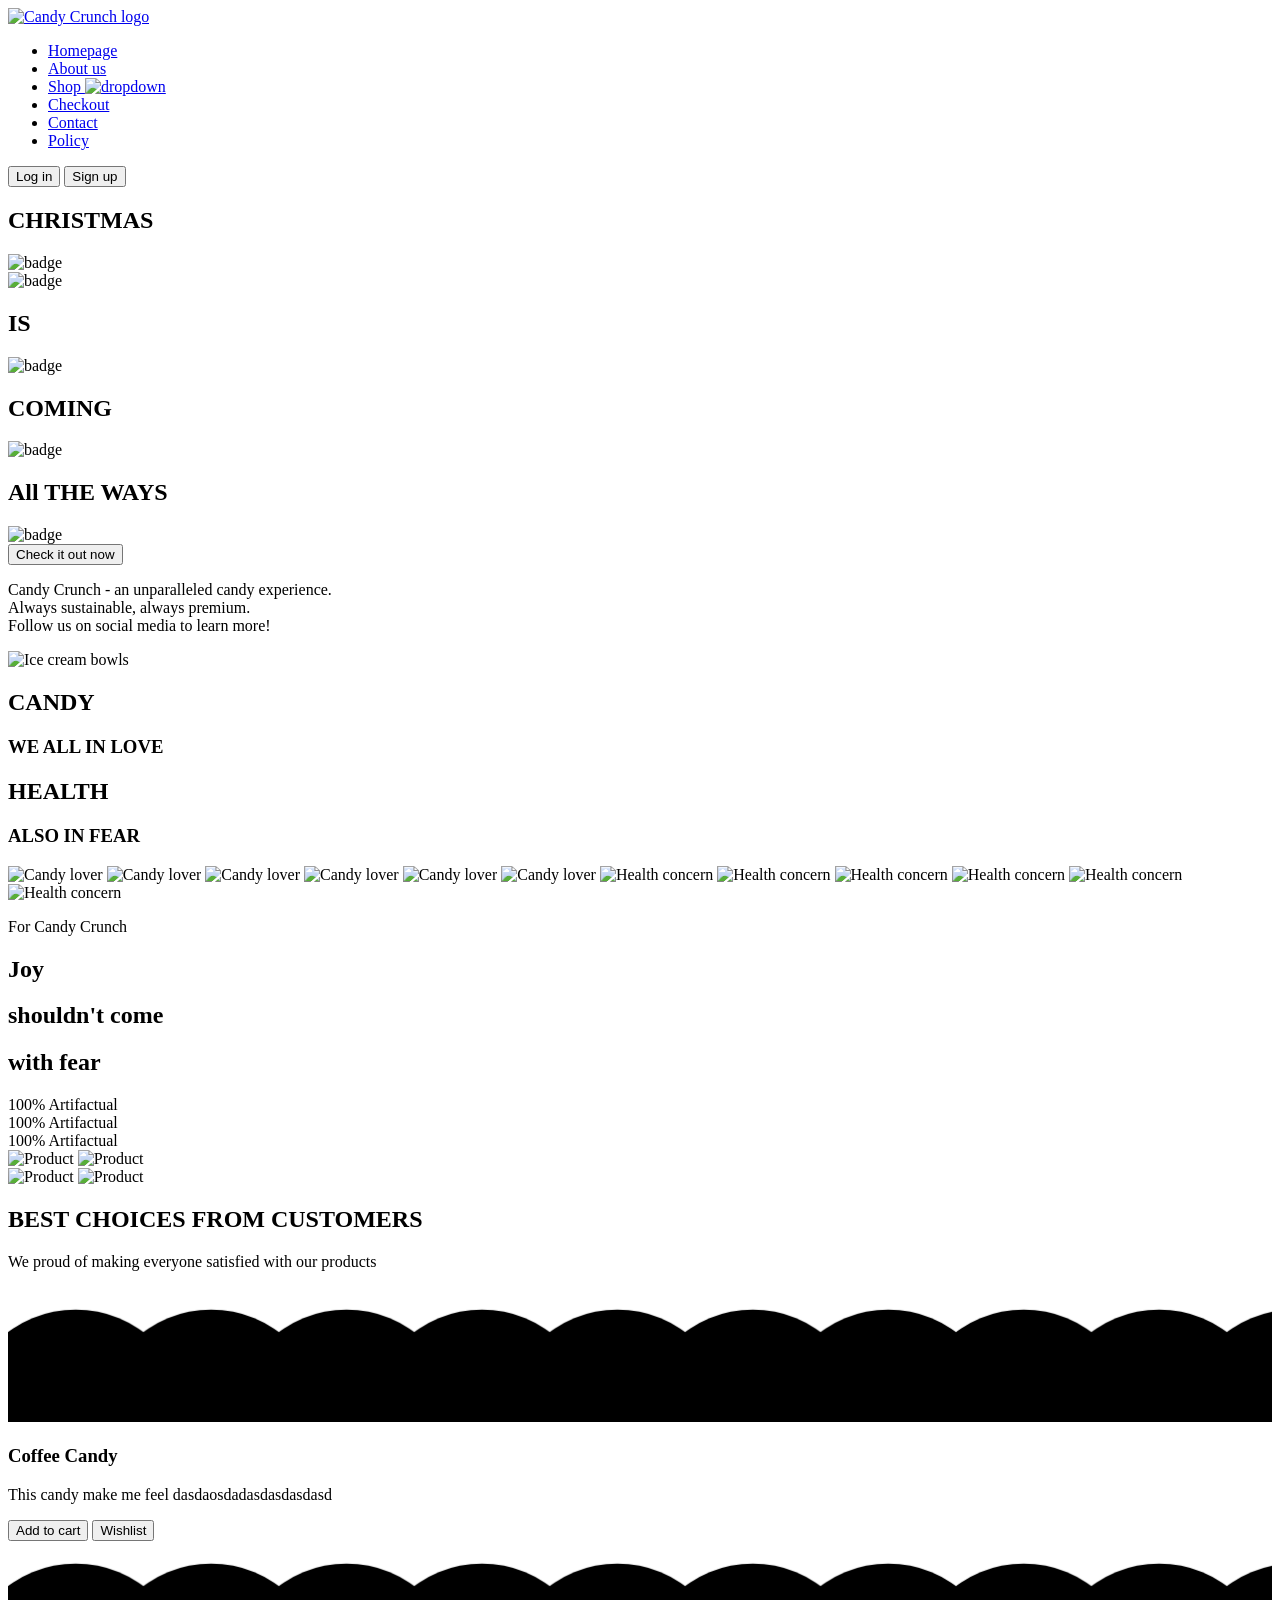
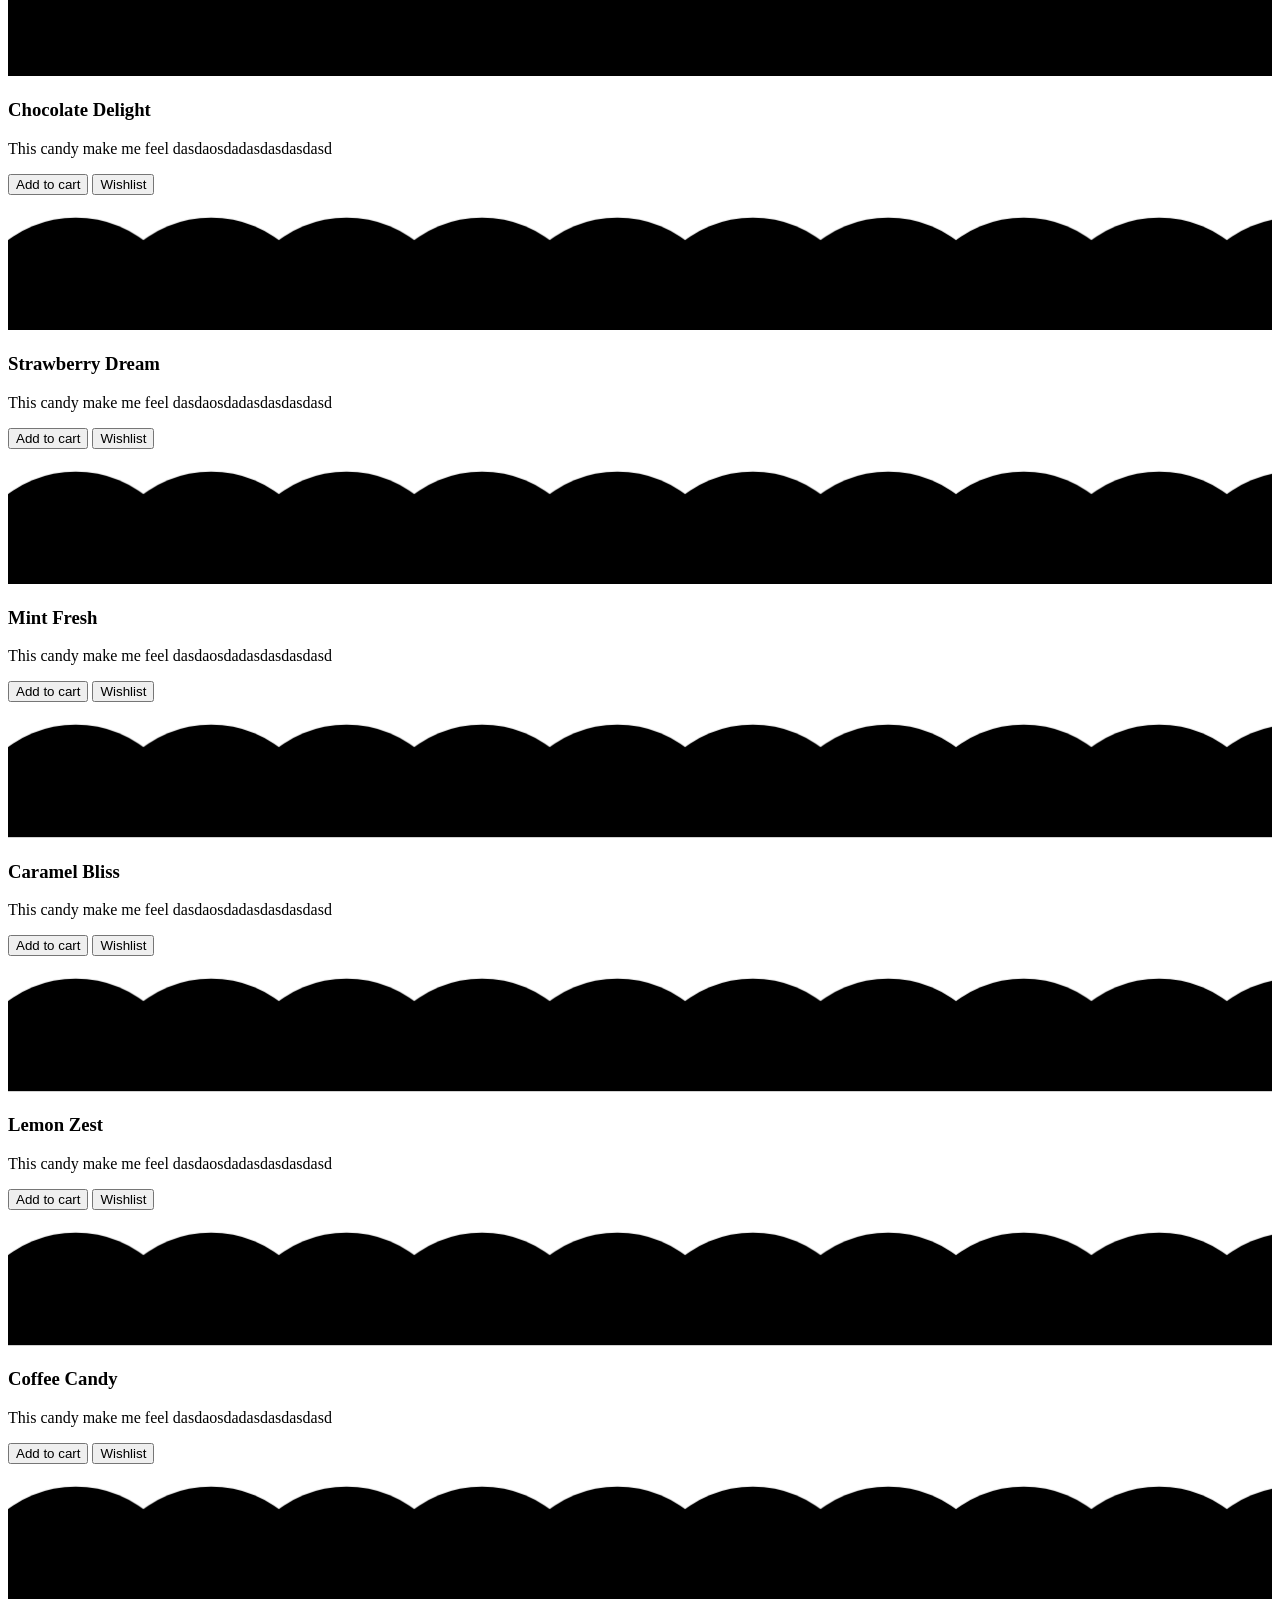
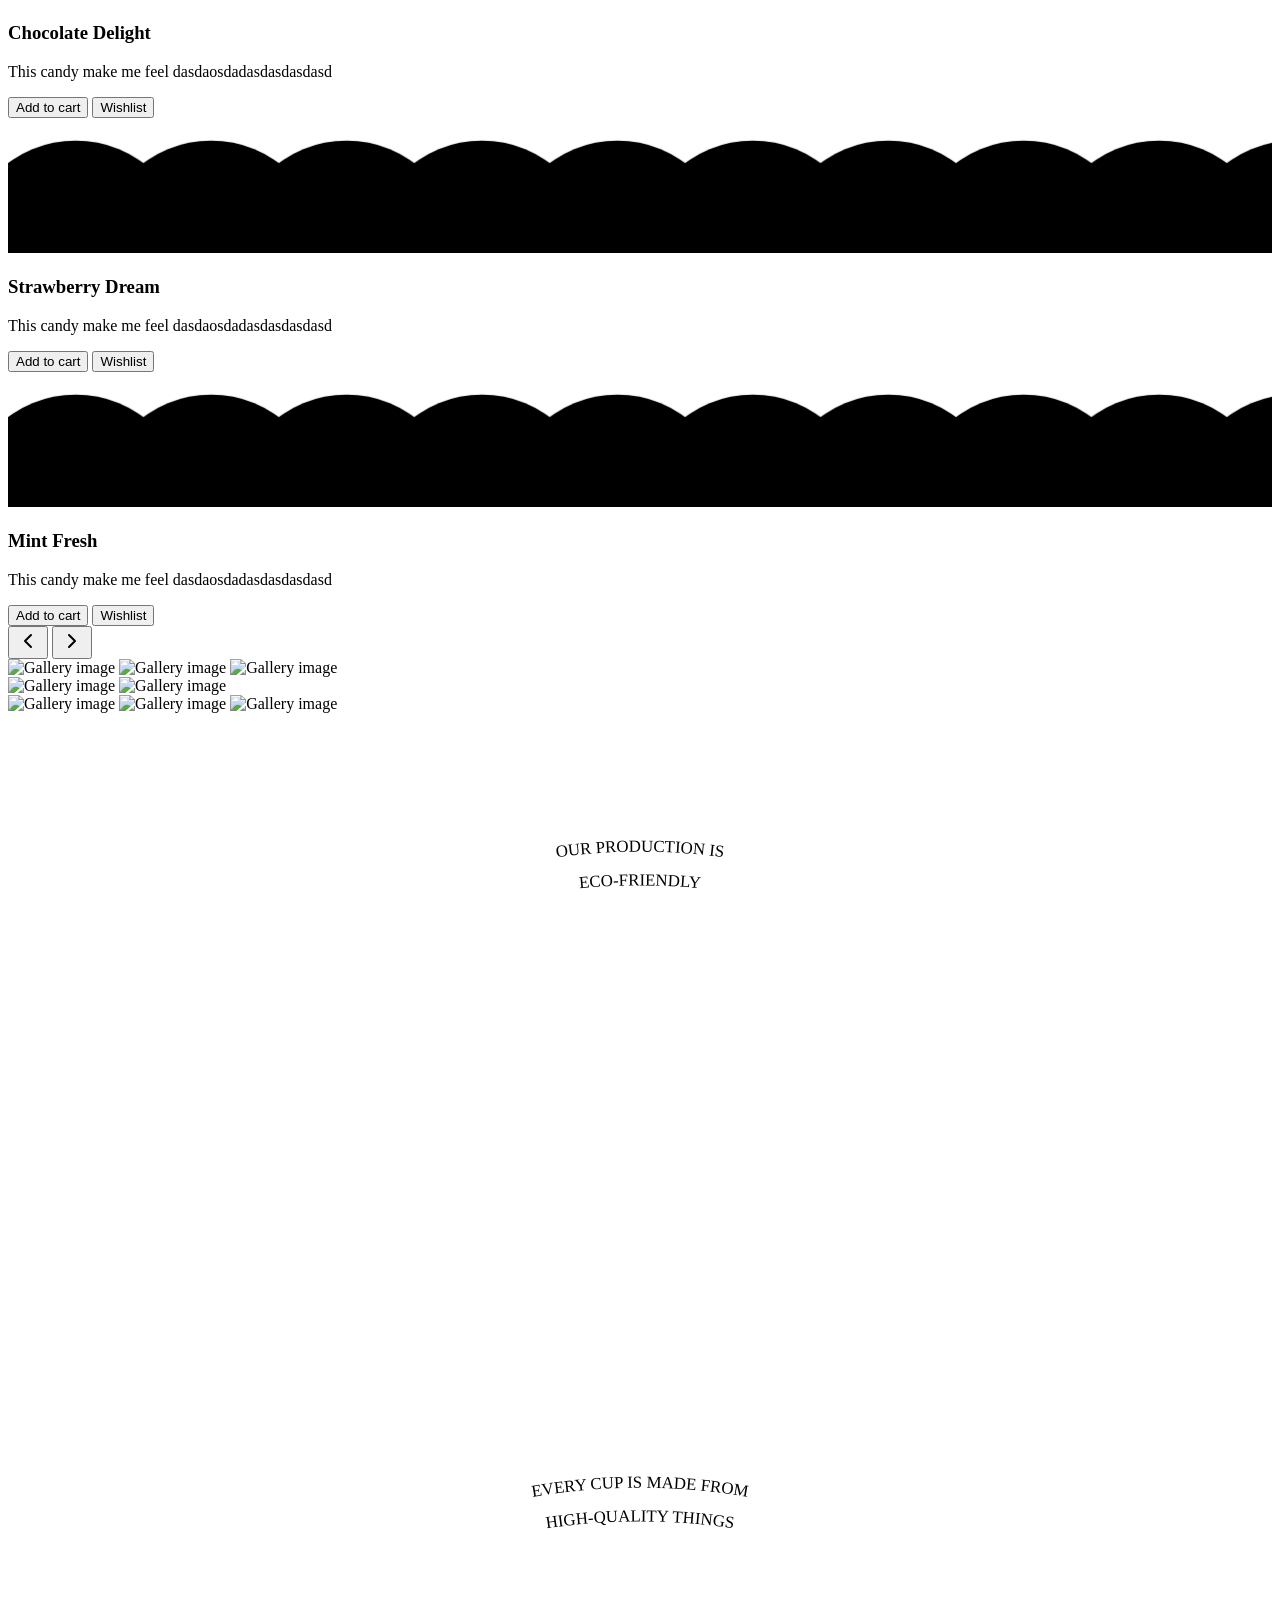
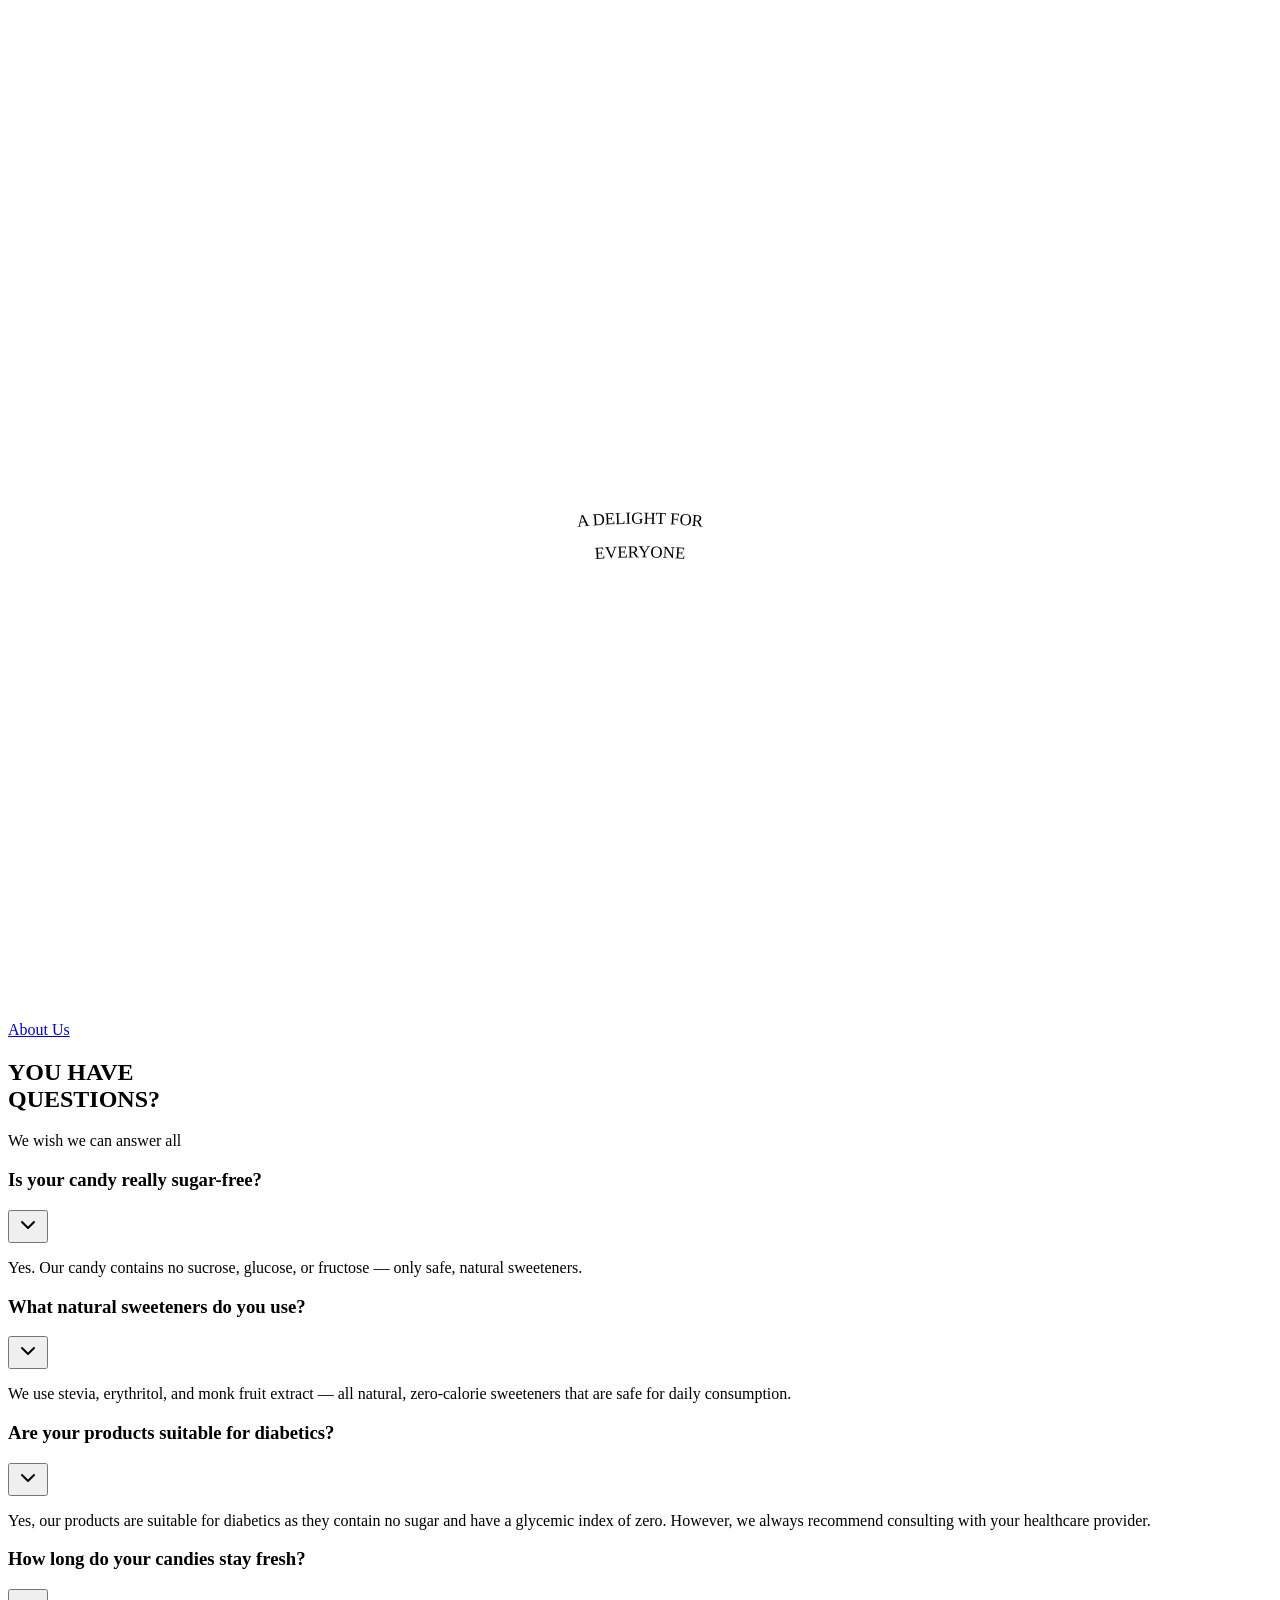
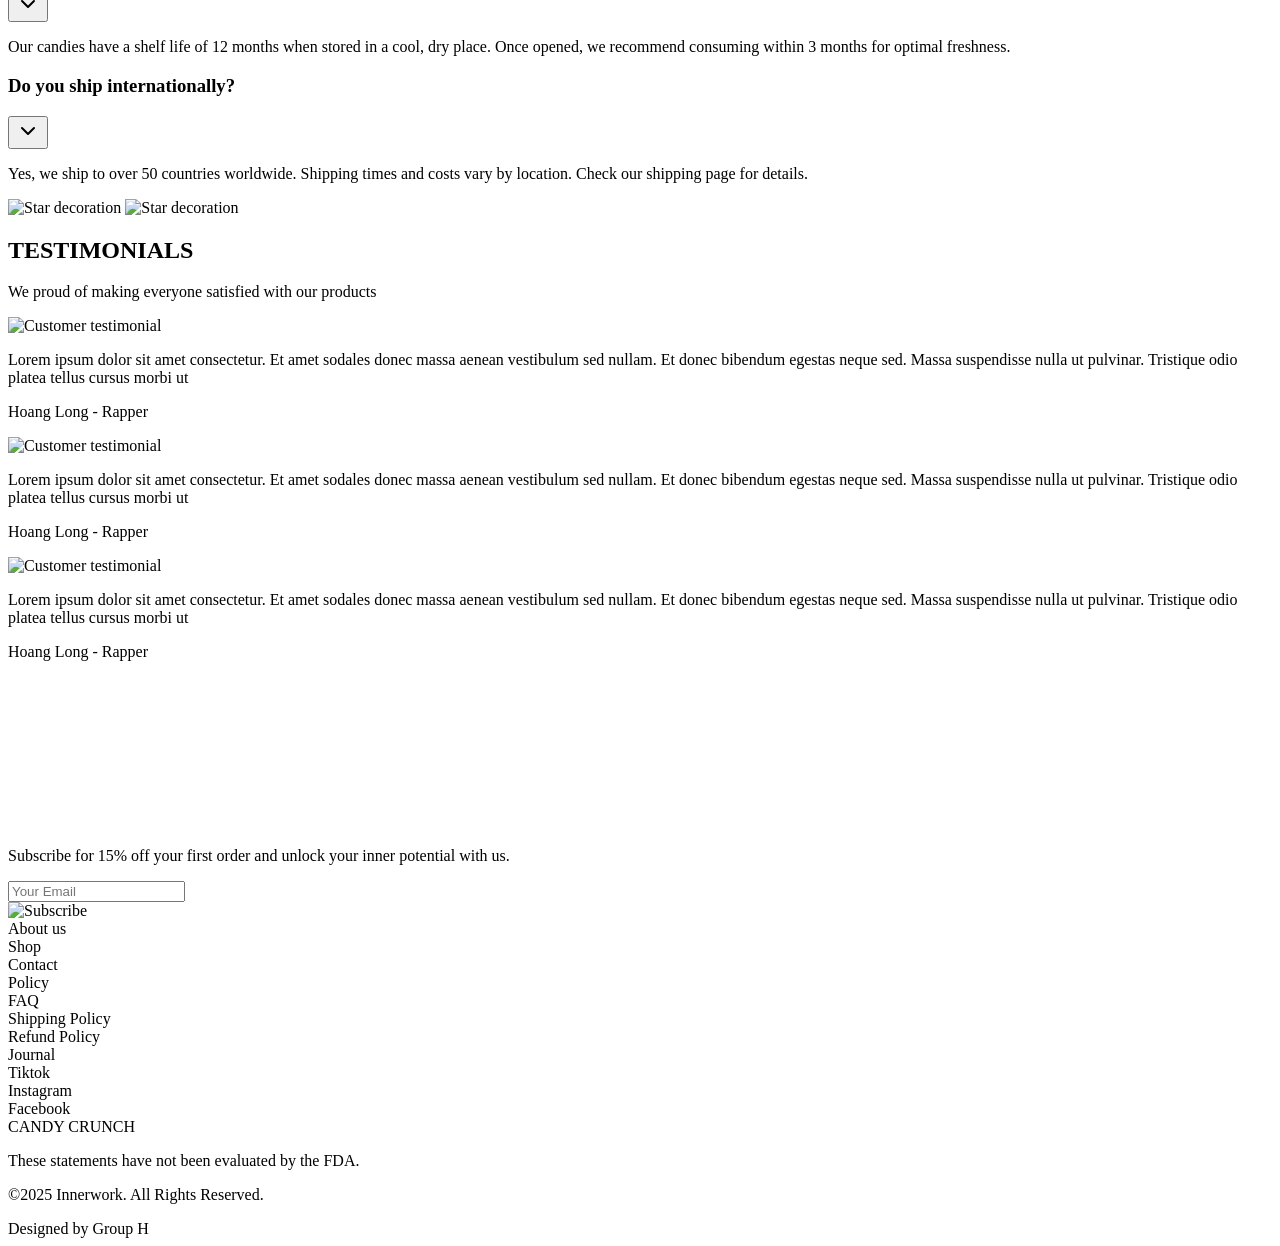
==== index.html @ 2c4eb834 "Add files via upload" ====
<!DOCTYPE html>
<html lang="en">
<head>
    <meta charset="UTF-8">
    <meta name="viewport" content="width=device-width, initial-scale=1.0">
    <title>Candy Crunch</title>
    <link rel="stylesheet" href="/asset/css/main.css">
    <link rel="stylesheet" href="/asset/css/index.css">
</head>
<body id="top">
    <!-- Navigation -->
    <nav>
        <div class="nav-container">
            <div class="logo">
                <a href="#top" class="logo-link">
                    <img src="/asset/img/logo.svg" alt="Candy Crunch logo">
                </a>
            </div>
            
            <div class="menu-wrapper">
                <ul class="menu">
                    <li><a href="#" class="nav-link active">Homepage</a></li>
                    <li><a href="#" class="nav-link">About us</a></li>
                    <li><a href="#" class="nav-link">Shop <img src="/asset/img/Icon _ Drop down.svg" alt="dropdown"></a></li>
                    <li><a href="#" class="nav-link">Checkout</a></li>
                    <li><a href="#" class="nav-link">Contact</a></li>
                    <li><a href="#" class="nav-link">Policy</a></li>
                </ul>
            </div>
            
            <div class="nav-actions">
                <button class="btn-login">Log in</button>
                <button class="btn-signup">Sign up</button>
            </div>
        </div>
    </nav>
    <!-- End Navigation -->

    <!-- Hero Section -->
    <section class="hero">
        <div class="hero-content">
            <div class="hero-main">
                <div class="hero-heading">
                    <div class="hero-line">
                        <h1 class="hero-text hero-text-pink">CHRISTMAS</h1>
                        <img src="/asset/img/hero-line1.svg" alt="badge" class="hero-badge">
                    </div>
                    <div class="hero-line">
                        <img src="/asset/img/hero-line2.svg" alt="badge" class="hero-badge">
                        <h1 class="hero-text hero-text-teal">IS</h1>
                        <img src="/asset/img/hero-line2.svg" alt="badge" class="hero-badge">
                        <h1 class="hero-text hero-text-teal">COMING</h1>
                        <img src="/asset/img/hero-line3.svg" alt="badge" class="hero-badge">
                    </div>
                    <div class="hero-line">
                        <h1 class="hero-text hero-text-orange">All THE WAYS</h1>
                        <img src="/asset/img/hero-line4.svg" alt="badge" class="hero-badge">
                    </div>
                </div>
                
                <button class="btn-primary-large">Check it out now</button>
            </div>
            
            <p class="hero-tagline">
                Candy Crunch - an unparalleled candy experience.<br>
                Always sustainable, always premium.<br> Follow us on social media to learn more!
            </p>
        </div>
        
        <div class="hero-image">
            <img src="/asset/img/hero-thumbnails.png" alt="Ice cream bowls">
        </div>
    </section>
    
    <!-- End Hero Section -->

    <!-- Values Section -->
    <section class="values">
        <!-- State 1: CANDY + WE ALL IN LOVE -->
        <h2 class="values-bg-text values-text-state-1">CANDY</h2>
        <h3 class="values-main-text values-text-state-1">WE ALL IN LOVE</h3>
        
        <!-- State 2: HEALTH + ALSO IN FEAR -->
        <h2 class="values-bg-text values-text-state-2">HEALTH</h2>
        <h3 class="values-main-text-2 values-text-state-2">ALSO IN FEAR</h3>
        
        <!-- Intro Images State 1 (intro1-6) -->
        <img src="/asset/img/intro1.svg" alt="Candy lover" class="values-img values-img-state-1 values-img-1">
        <img src="/asset/img/intro2.svg" alt="Candy lover" class="values-img values-img-state-1 values-img-2">
        <img src="/asset/img/intro3.svg" alt="Candy lover" class="values-img values-img-state-1 values-img-3">
        <img src="/asset/img/intro4.svg" alt="Candy lover" class="values-img values-img-state-1 values-img-4">
        <img src="/asset/img/intro5.svg" alt="Candy lover" class="values-img values-img-state-1 values-img-5">
        <img src="/asset/img/intro6.svg" alt="Candy lover" class="values-img values-img-state-1 values-img-6">
        
        <!-- Intro Images State 2 (intro7-12) -->
        <img src="/asset/img/intro7.svg" alt="Health concern" class="values-img values-img-state-2 values-img-1">
        <img src="/asset/img/intro8.svg" alt="Health concern" class="values-img values-img-state-2 values-img-2">
        <img src="/asset/img/intro9.svg" alt="Health concern" class="values-img values-img-state-2 values-img-3">
        <img src="/asset/img/intro10.svg" alt="Health concern" class="values-img values-img-state-2 values-img-4">
        <img src="/asset/img/intro11.svg" alt="Health concern" class="values-img values-img-state-2 values-img-5">
        <img src="/asset/img/intro12.svg" alt="Health concern" class="values-img values-img-state-2 values-img-6">
    </section>
    <!-- End Values Section -->

    <!-- Joy Section -->
    <section class="joy">
        <div class="joy-content">
            <div class="joy-heading-group">
                <p class="joy-label">For Candy Crunch</p>
                <div class="joy-heading">
                    <h2 class="joy-heading-line joy-heading-pink">Joy</h2>
                    <h2 class="joy-heading-line joy-heading-red-light">shouldn't come</h2>
                    <h2 class="joy-heading-line joy-heading-red">with fear</h2>
                </div>
            </div>
            
            <div class="joy-stats">
                <div class="joy-stat">
                    <span class="joy-stat-number">100%</span>
                    <span class="joy-stat-label">Artifactual</span>
                </div>
                <div class="joy-stat">
                    <span class="joy-stat-number">100%</span>
                    <span class="joy-stat-label">Artifactual</span>
                </div>
                <div class="joy-stat">
                    <span class="joy-stat-number">100%</span>
                    <span class="joy-stat-label">Artifactual</span>
                </div>
            </div>
        </div>
        
        <div class="joy-products">
            <div class="joy-products-col">
                <img src="/asset/img/pl1.svg" alt="Product" class="joy-product-img">
                <img src="/asset/img/pl2.svg" alt="Product" class="joy-product-img">
            </div>
            <div class="joy-products-col">
                <img src="/asset/img/pr1.svg" alt="Product" class="joy-product-img">
                <img src="/asset/img/pr2.svg" alt="Product" class="joy-product-img">
            </div>
        </div>
    </section>
    <!-- End Joy Section -->

    <!-- Featured Products Section -->
    <section class="featured-products">
        <div class="featured-header">
            <h2 class="featured-title">
                <span class="featured-title-teal">BEST CHOICES FROM</span>
                <span class="featured-title-yellow">CUSTOMERS</span>
            </h2>
            <p class="featured-subtitle">We proud of making everyone satisfied with our products</p>
        </div>
        
        <div class="featured-carousel-container">
            <div class="featured-carousel-track">
                <!-- Card 1: Coffee Candy - Green -->
                <div class="featured-card featured-card-green">
                    <div class="featured-card-slideup">
                        <svg viewBox="0 0 280 30" preserveAspectRatio="none" class="scalloped-edge">
                            <defs>
                                <pattern id="scallop-green" x="0" y="0" width="30" height="30" patternUnits="userSpaceOnUse">
                                    <circle cx="15" cy="30" r="25" fill="currentColor"/>
                                </pattern>
                            </defs>
                            <rect width="280" height="30" fill="url(#scallop-green)"/>
                        </svg>
                        <h3 class="featured-card-title">Coffee Candy</h3>
                        <div class="featured-card-content">
                            <p class="featured-card-description">This candy make me feel dasdaosdadasdasdasdasd</p>
                            <div class="featured-card-buttons">
                                <button class="btn-add-cart">Add to cart</button>
                                <button class="btn-wishlist">Wishlist</button>
                            </div>
                        </div>
                    </div>
                </div>
                
                <!-- Card 2: Chocolate Delight - Red -->
                <div class="featured-card featured-card-red">
                    <div class="featured-card-slideup">
                        <svg viewBox="0 0 280 30" preserveAspectRatio="none" class="scalloped-edge">
                            <defs>
                                <pattern id="scallop-red" x="0" y="0" width="30" height="30" patternUnits="userSpaceOnUse">
                                    <circle cx="15" cy="30" r="25" fill="currentColor"/>
                                </pattern>
                            </defs>
                            <rect width="280" height="30" fill="url(#scallop-red)"/>
                        </svg>
                        <h3 class="featured-card-title">Chocolate Delight</h3>
                        <div class="featured-card-content">
                            <p class="featured-card-description">This candy make me feel dasdaosdadasdasdasdasd</p>
                            <div class="featured-card-buttons">
                                <button class="btn-add-cart">Add to cart</button>
                                <button class="btn-wishlist">Wishlist</button>
                            </div>
                        </div>
                    </div>
                </div>
                
                <!-- Card 3: Strawberry Dream - Yellow -->
                <div class="featured-card featured-card-yellow">
                    <div class="featured-card-slideup">
                        <svg viewBox="0 0 280 30" preserveAspectRatio="none" class="scalloped-edge">
                            <defs>
                                <pattern id="scallop-yellow" x="0" y="0" width="30" height="30" patternUnits="userSpaceOnUse">
                                    <circle cx="15" cy="30" r="25" fill="currentColor"/>
                                </pattern>
                            </defs>
                            <rect width="280" height="30" fill="url(#scallop-yellow)"/>
                        </svg>
                        <h3 class="featured-card-title">Strawberry Dream</h3>
                        <div class="featured-card-content">
                            <p class="featured-card-description">This candy make me feel dasdaosdadasdasdasdasd</p>
                            <div class="featured-card-buttons">
                                <button class="btn-add-cart">Add to cart</button>
                                <button class="btn-wishlist">Wishlist</button>
                            </div>
                        </div>
                    </div>
                </div>
                
                <!-- Card 4: Mint Fresh - Pink -->
                <div class="featured-card featured-card-pink">
                    <div class="featured-card-slideup">
                        <svg viewBox="0 0 280 30" preserveAspectRatio="none" class="scalloped-edge">
                            <defs>
                                <pattern id="scallop-pink" x="0" y="0" width="30" height="30" patternUnits="userSpaceOnUse">
                                    <circle cx="15" cy="30" r="25" fill="currentColor"/>
                                </pattern>
                            </defs>
                            <rect width="280" height="30" fill="url(#scallop-pink)"/>
                        </svg>
                        <h3 class="featured-card-title">Mint Fresh</h3>
                        <div class="featured-card-content">
                            <p class="featured-card-description">This candy make me feel dasdaosdadasdasdasdasd</p>
                            <div class="featured-card-buttons">
                                <button class="btn-add-cart">Add to cart</button>
                                <button class="btn-wishlist">Wishlist</button>
                            </div>
                        </div>
                    </div>
                </div>
                
                <!-- Card 5: Caramel Bliss - Green -->
                <div class="featured-card featured-card-green">
                    <div class="featured-card-slideup">
                        <svg viewBox="0 0 280 30" preserveAspectRatio="none" class="scalloped-edge">
                            <defs>
                                <pattern id="scallop-green-2" x="0" y="0" width="30" height="30" patternUnits="userSpaceOnUse">
                                    <circle cx="15" cy="30" r="25" fill="currentColor"/>
                                </pattern>
                            </defs>
                            <rect width="280" height="30" fill="url(#scallop-green-2)"/>
                        </svg>
                        <h3 class="featured-card-title">Caramel Bliss</h3>
                        <div class="featured-card-content">
                            <p class="featured-card-description">This candy make me feel dasdaosdadasdasdasdasd</p>
                            <div class="featured-card-buttons">
                                <button class="btn-add-cart">Add to cart</button>
                                <button class="btn-wishlist">Wishlist</button>
                            </div>
                        </div>
                    </div>
                </div>
                
                <!-- Card 6: Lemon Zest - Red -->
                <div class="featured-card featured-card-red">
                    <div class="featured-card-slideup">
                        <svg viewBox="0 0 280 30" preserveAspectRatio="none" class="scalloped-edge">
                            <defs>
                                <pattern id="scallop-red-2" x="0" y="0" width="30" height="30" patternUnits="userSpaceOnUse">
                                    <circle cx="15" cy="30" r="25" fill="currentColor"/>
                                </pattern>
                            </defs>
                            <rect width="280" height="30" fill="url(#scallop-red-2)"/>
                        </svg>
                        <h3 class="featured-card-title">Lemon Zest</h3>
                        <div class="featured-card-content">
                            <p class="featured-card-description">This candy make me feel dasdaosdadasdasdasdasd</p>
                            <div class="featured-card-buttons">
                                <button class="btn-add-cart">Add to cart</button>
                                <button class="btn-wishlist">Wishlist</button>
                            </div>
                        </div>
                    </div>
                </div>
                
                <!-- Duplicate cards for seamless infinite scroll -->
                <!-- Card 7: Coffee Candy - Green (Duplicate) -->
                <div class="featured-card featured-card-green">
                    <div class="featured-card-slideup">
                        <svg viewBox="0 0 280 30" preserveAspectRatio="none" class="scalloped-edge">
                            <defs>
                                <pattern id="scallop-green-3" x="0" y="0" width="30" height="30" patternUnits="userSpaceOnUse">
                                    <circle cx="15" cy="30" r="25" fill="currentColor"/>
                                </pattern>
                            </defs>
                            <rect width="280" height="30" fill="url(#scallop-green-3)"/>
                        </svg>
                        <h3 class="featured-card-title">Coffee Candy</h3>
                        <div class="featured-card-content">
                            <p class="featured-card-description">This candy make me feel dasdaosdadasdasdasdasd</p>
                            <div class="featured-card-buttons">
                                <button class="btn-add-cart">Add to cart</button>
                                <button class="btn-wishlist">Wishlist</button>
                            </div>
                        </div>
                    </div>
                </div>
                
                <!-- Card 8: Chocolate Delight - Red (Duplicate) -->
                <div class="featured-card featured-card-red">
                    <div class="featured-card-slideup">
                        <svg viewBox="0 0 280 30" preserveAspectRatio="none" class="scalloped-edge">
                            <defs>
                                <pattern id="scallop-red-3" x="0" y="0" width="30" height="30" patternUnits="userSpaceOnUse">
                                    <circle cx="15" cy="30" r="25" fill="currentColor"/>
                                </pattern>
                            </defs>
                            <rect width="280" height="30" fill="url(#scallop-red-3)"/>
                        </svg>
                        <h3 class="featured-card-title">Chocolate Delight</h3>
                        <div class="featured-card-content">
                            <p class="featured-card-description">This candy make me feel dasdaosdadasdasdasdasd</p>
                            <div class="featured-card-buttons">
                                <button class="btn-add-cart">Add to cart</button>
                                <button class="btn-wishlist">Wishlist</button>
                            </div>
                        </div>
                    </div>
                </div>
                
                <!-- Card 9: Strawberry Dream - Yellow (Duplicate) -->
                <div class="featured-card featured-card-yellow">
                    <div class="featured-card-slideup">
                        <svg viewBox="0 0 280 30" preserveAspectRatio="none" class="scalloped-edge">
                            <defs>
                                <pattern id="scallop-yellow-2" x="0" y="0" width="30" height="30" patternUnits="userSpaceOnUse">
                                    <circle cx="15" cy="30" r="25" fill="currentColor"/>
                                </pattern>
                            </defs>
                            <rect width="280" height="30" fill="url(#scallop-yellow-2)"/>
                        </svg>
                        <h3 class="featured-card-title">Strawberry Dream</h3>
                        <div class="featured-card-content">
                            <p class="featured-card-description">This candy make me feel dasdaosdadasdasdasdasd</p>
                            <div class="featured-card-buttons">
                                <button class="btn-add-cart">Add to cart</button>
                                <button class="btn-wishlist">Wishlist</button>
                            </div>
                        </div>
                    </div>
                </div>
                
                <!-- Card 10: Mint Fresh - Pink (Duplicate) -->
                <div class="featured-card featured-card-pink">
                    <div class="featured-card-slideup">
                        <svg viewBox="0 0 280 30" preserveAspectRatio="none" class="scalloped-edge">
                            <defs>
                                <pattern id="scallop-pink-2" x="0" y="0" width="30" height="30" patternUnits="userSpaceOnUse">
                                    <circle cx="15" cy="30" r="25" fill="currentColor"/>
                                </pattern>
                            </defs>
                            <rect width="280" height="30" fill="url(#scallop-pink-2)"/>
                        </svg>
                        <h3 class="featured-card-title">Mint Fresh</h3>
                        <div class="featured-card-content">
                            <p class="featured-card-description">This candy make me feel dasdaosdadasdasdasdasd</p>
                            <div class="featured-card-buttons">
                                <button class="btn-add-cart">Add to cart</button>
                                <button class="btn-wishlist">Wishlist</button>
                            </div>
                        </div>
                    </div>
                </div>
            </div>
        </div>
        
        <div class="featured-nav">
            <button class="featured-nav-btn featured-nav-prev" aria-label="Previous">
                <svg width="24" height="24" viewBox="0 0 24 24" fill="none">
                    <path d="M15 18L9 12L15 6" stroke="currentColor" stroke-width="2" stroke-linecap="round" stroke-linejoin="round"/>
                </svg>
            </button>
            <button class="featured-nav-btn featured-nav-next" aria-label="Next">
                <svg width="24" height="24" viewBox="0 0 24 24" fill="none">
                    <path d="M9 18L15 12L9 6" stroke="currentColor" stroke-width="2" stroke-linecap="round" stroke-linejoin="round"/>
                </svg>
            </button>
        </div>
    </section>
    <!-- End Featured Products Section -->

    <!-- Arc Section: Rotating curved text on scroll -->
    <section class="arc-section">
       
        
        <!-- Gallery Images - Scroll with parallax -->
        <div class="gallery-scroll">
            <div class="gallery-column gallery-left">
                <img src="/asset/img/Rectangle 34.png" alt="Gallery image" class="gallery-item">
                <img src="/asset/img/Rectangle 35.png" alt="Gallery image" class="gallery-item">
                <img src="/asset/img/Rectangle 36.png" alt="Gallery image" class="gallery-item">
            </div>
            <div class="gallery-column gallery-center">
                <img src="/asset/img/Rectangle 39.png" alt="Gallery image" class="gallery-item">
                <img src="/asset/img/Rectangle 39.png" alt="Gallery image" class="gallery-item">
            </div>
            <div class="gallery-column gallery-right">
                <img src="/asset/img/Rectangle 34.png" alt="Gallery image" class="gallery-item">
                <img src="/asset/img/Rectangle 36.png" alt="Gallery image" class="gallery-item">
                <img src="/asset/img/Rectangle 35.png" alt="Gallery image" class="gallery-item">
            </div>
        </div>
        
        <!-- Arc Wheel: Rotating container with 3 arc phrases positioned at 0°, 120°, 240° -->
        <div class="arc-wheel-container">
            <div class="arc-wheel">
                <!-- Arc 1: Top position (0°) -->
                <div class="arc-phrase arc-phrase-1">
                    <svg viewBox="0 0 1200 600" xmlns="http://www.w3.org/2000/svg" preserveAspectRatio="xMidYMid meet">
                        <defs>
                            <path id="arc1-line1" d="M 100,400 A 600,600 0 0 1 1100,400" fill="none"/>
                            <path id="arc1-line2" d="M 100,432 A 600,600 0 0 1 1100,432" fill="none"/>
                        </defs>
                        <text>
                            <textPath href="#arc1-line1" startOffset="50%" text-anchor="middle">
                                OUR PRODUCTION IS
                            </textPath>
                        </text>
                        <text>
                            <textPath href="#arc1-line2" startOffset="50%" text-anchor="middle">
                                ECO-FRIENDLY
                            </textPath>
                        </text>
                    </svg>
                </div>
                
                <!-- Arc 2: Right position (120°) -->
                <div class="arc-phrase arc-phrase-2">
                    <svg viewBox="0 0 1200 600" xmlns="http://www.w3.org/2000/svg" preserveAspectRatio="xMidYMid meet">
                        <defs>
                            <path id="arc2-line1" d="M 100,400 A 600,600 0 0 1 1100,400" fill="none"/>
                            <path id="arc2-line2" d="M 100,432 A 600,600 0 0 1 1100,432" fill="none"/>
                        </defs>
                        <text>
                            <textPath href="#arc2-line1" startOffset="50%" text-anchor="middle">
                                EVERY CUP IS MADE FROM
                            </textPath>
                        </text>
                        <text>
                            <textPath href="#arc2-line2" startOffset="50%" text-anchor="middle">
                                HIGH-QUALITY THINGS
                            </textPath>
                        </text>
                    </svg>
                </div>
                
                <!-- Arc 3: Bottom position (240°) -->
                <div class="arc-phrase arc-phrase-3">
                    <svg viewBox="0 0 1200 600" xmlns="http://www.w3.org/2000/svg" preserveAspectRatio="xMidYMid meet">
                        <defs>
                            <path id="arc3-line1" d="M 100,400 A 600,600 0 0 1 1100,400" fill="none"/>
                            <path id="arc3-line2" d="M 100,432 A 600,600 0 0 1 1100,432" fill="none"/>
                        </defs>
                        <text>
                            <textPath href="#arc3-line1" startOffset="50%" text-anchor="middle">
                                A DELIGHT FOR
                            </textPath>
                        </text>
                        <text>
                            <textPath href="#arc3-line2" startOffset="50%" text-anchor="middle">
                                EVERYONE
                            </textPath>
                        </text>
                    </svg>
                </div>
            </div>
        </div>

        <!-- Center Button -->
        <a href="#" class="arc-button">About Us</a>
    </section>
    <!-- End Arc Section -->

     <!-- FAQs Section -->
     <section class="faqs">
        <div class="faqs-left">
            <h2 class="faqs-title">YOU HAVE<br>QUESTIONS?</h2>
            <p class="faqs-subtitle">We wish we can answer all</p>
        </div>
        
        <div class="faqs-right">
            <div class="faqs-accordions">
                <!-- FAQ Item 1 - Active by default -->
                <div class="faq-item active">
                    <div class="faq-header">
                        <h3 class="faq-question">Is your candy really sugar-free?</h3>
                        <button class="faq-toggle" aria-label="Toggle answer">
                            <svg width="24" height="24" viewBox="0 0 24 24" fill="none">
                                <path d="M6 9L12 15L18 9" stroke="currentColor" stroke-width="2" stroke-linecap="round" stroke-linejoin="round"/>
                            </svg>
                        </button>
                    </div>
                    <div class="faq-answer">
                        <p>Yes. Our candy contains no sucrose, glucose, or fructose — only safe, natural sweeteners.</p>
                    </div>
                </div>
                
                <!-- FAQ Item 2 -->
                <div class="faq-item">
                    <div class="faq-header">
                        <h3 class="faq-question">What natural sweeteners do you use?</h3>
                        <button class="faq-toggle" aria-label="Toggle answer">
                            <svg width="24" height="24" viewBox="0 0 24 24" fill="none">
                                <path d="M6 9L12 15L18 9" stroke="currentColor" stroke-width="2" stroke-linecap="round" stroke-linejoin="round"/>
                            </svg>
                        </button>
                    </div>
                    <div class="faq-answer">
                        <p>We use stevia, erythritol, and monk fruit extract — all natural, zero-calorie sweeteners that are safe for daily consumption.</p>
                    </div>
                </div>
                
                <!-- FAQ Item 3 -->
                <div class="faq-item">
                    <div class="faq-header">
                        <h3 class="faq-question">Are your products suitable for diabetics?</h3>
                        <button class="faq-toggle" aria-label="Toggle answer">
                            <svg width="24" height="24" viewBox="0 0 24 24" fill="none">
                                <path d="M6 9L12 15L18 9" stroke="currentColor" stroke-width="2" stroke-linecap="round" stroke-linejoin="round"/>
                            </svg>
                        </button>
                    </div>
                    <div class="faq-answer">
                        <p>Yes, our products are suitable for diabetics as they contain no sugar and have a glycemic index of zero. However, we always recommend consulting with your healthcare provider.</p>
                    </div>
                </div>
                
                <!-- FAQ Item 4 -->
                <div class="faq-item">
                    <div class="faq-header">
                        <h3 class="faq-question">How long do your candies stay fresh?</h3>
                        <button class="faq-toggle" aria-label="Toggle answer">
                            <svg width="24" height="24" viewBox="0 0 24 24" fill="none">
                                <path d="M6 9L12 15L18 9" stroke="currentColor" stroke-width="2" stroke-linecap="round" stroke-linejoin="round"/>
                            </svg>
                        </button>
                    </div>
                    <div class="faq-answer">
                        <p>Our candies have a shelf life of 12 months when stored in a cool, dry place. Once opened, we recommend consuming within 3 months for optimal freshness.</p>
                    </div>
                </div>
                
                <!-- FAQ Item 5 -->
                <div class="faq-item">
                    <div class="faq-header">
                        <h3 class="faq-question">Do you ship internationally?</h3>
                        <button class="faq-toggle" aria-label="Toggle answer">
                            <svg width="24" height="24" viewBox="0 0 24 24" fill="none">
                                <path d="M6 9L12 15L18 9" stroke="currentColor" stroke-width="2" stroke-linecap="round" stroke-linejoin="round"/>
                            </svg>
                        </button>
                    </div>
                    <div class="faq-answer">
                        <p>Yes, we ship to over 50 countries worldwide. Shipping times and costs vary by location. Check our shipping page for details.</p>
                    </div>
                </div>
            </div>
        </div>
    </section>
    <!-- End FAQs Section -->

    <!-- Testimonials Section -->
    <section class="testimonials">
        <!-- Decorative Stars -->
        <img src="/asset/img/star1.svg" alt="Star decoration" class="testimonial-star testimonial-star-1">
        <img src="/asset/img/star2.svg" alt="Star decoration" class="testimonial-star testimonial-star-2">
        
        <!-- Section Header -->
        <div class="testimonials-header">
            <h2 class="testimonials-title">TESTIMONIALS</h2>
            <p class="testimonials-subtitle">We proud of making everyone satisfied with our products</p>
        </div>
        
        <!-- Testimonial Cards Container -->
        <div class="testimonials-cards">
            <!-- Card 1 -->
            <div class="testimonial-card testimonial-card-1">
                <img src="/asset/img/testimonial1.png" alt="Customer testimonial" class="testimonial-image">
                <div class="testimonial-text-container">
                    <p class="testimonial-comment">Lorem ipsum dolor sit amet consectetur. Et amet sodales donec massa aenean vestibulum sed nullam. Et donec bibendum egestas neque sed. Massa suspendisse nulla ut pulvinar. Tristique odio platea tellus cursus morbi ut</p>
                    <p class="testimonial-tag">Hoang Long - Rapper</p>
                </div>
            </div>
            
            <!-- Card 2 -->
            <div class="testimonial-card testimonial-card-2">
                <img src="/asset/img/testimonial1.png" alt="Customer testimonial" class="testimonial-image">
                <div class="testimonial-text-container">
                    <p class="testimonial-comment">Lorem ipsum dolor sit amet consectetur. Et amet sodales donec massa aenean vestibulum sed nullam. Et donec bibendum egestas neque sed. Massa suspendisse nulla ut pulvinar. Tristique odio platea tellus cursus morbi ut</p>
                    <p class="testimonial-tag">Hoang Long - Rapper</p>
                </div>
            </div>
            
            <!-- Card 3 -->
            <div class="testimonial-card testimonial-card-3">
                <img src="/asset/img/testimonial1.png" alt="Customer testimonial" class="testimonial-image">
                <div class="testimonial-text-container">
                    <p class="testimonial-comment">Lorem ipsum dolor sit amet consectetur. Et amet sodales donec massa aenean vestibulum sed nullam. Et donec bibendum egestas neque sed. Massa suspendisse nulla ut pulvinar. Tristique odio platea tellus cursus morbi ut</p>
                    <p class="testimonial-tag">Hoang Long - Rapper</p>
                </div>
            </div>
        </div>
    </section>
    <!-- End Testimonials Section -->

    <!-- Footer -->
    <footer class="footer">
        <video class="footer-video" autoplay loop muted playsinline>
            <source src="/asset/img/footervideo.mp4" type="video/mp4">
        </video>
        <div class="footer-overlay"></div>
        <div class="upper">
            <div class="line">
                <div class="newsletter">
                    <p class="text-wrapper">Subscribe for 15% off your first order and unlock your inner potential with us.</p>
                    <div class="div-wrapper">
                        <div class="div-wrapper">
                            <div class="field">
                                <div class="text-title">
                                    <div class="text"><input class="div" placeholder="Your Email" type="email" /></div>
                                </div>
                                <div class="button"><img class="solar-arrow-right" src="/asset/img/solar-arrow-right-linear.svg" alt="Subscribe" /></div>
                            </div>
                        </div>
                    </div>
                </div>
                <div class="menus">
                    <div class="menu-footer">
                        <div class="menu"><div class="text-wrapper-2">About us</div></div>
                        <div class="menu-2"><div class="text-wrapper-2">Shop</div></div>
                        <div class="menu-2"><div class="text-wrapper-2">Contact</div></div>
                        <div class="menu-2"><div class="text-wrapper-2">Policy</div></div>
                    </div>
                    <div class="menu-footer">
                        <div class="menu-3"><div class="text-wrapper-2">FAQ</div></div>
                        <div class="menu-3"><div class="text-wrapper-2">Shipping Policy</div></div>
                        <div class="menu-3"><div class="text-wrapper-2">Refund Policy</div></div>
                        <div class="menu-3"><div class="text-wrapper-2">Journal</div></div>
                    </div>
                    <div class="menu-footer">
                        <div class="menu-3"><div class="text-wrapper-2">Tiktok</div></div>
                        <div class="menu-3"><div class="text-wrapper-2">Instagram</div></div>
                        <div class="menu-3"><div class="text-wrapper-2">Facebook</div></div>
                    </div>
                </div>
            </div>
            <div class="typo"><div class="text-2">CANDY CRUNCH</div></div>
        </div>
        <div class="tags">
            <div class="tag"><p class="text-wrapper-3">These statements have not been evaluated by the FDA.</p></div>
            <div class="tag"><p class="text-wrapper-3">©2025 Innerwork. All Rights Reserved.</p></div>
            <div class="tag"><div class="text-wrapper-3">Designed by Group H</div></div>
        </div>
    </footer>
    <!-- End Footer -->

    <!-- Scripts -->
    <!-- GSAP Core + ScrollTrigger Plugin -->
    <script src="https://cdnjs.cloudflare.com/ajax/libs/gsap/3.12.5/gsap.min.js"></script>
    <script src="https://cdnjs.cloudflare.com/ajax/libs/gsap/3.12.5/ScrollTrigger.min.js"></script>
    
    <script src="/asset/js/main.js"></script>
    <script src="/asset/js/index.js"></script>
</body>
</html>
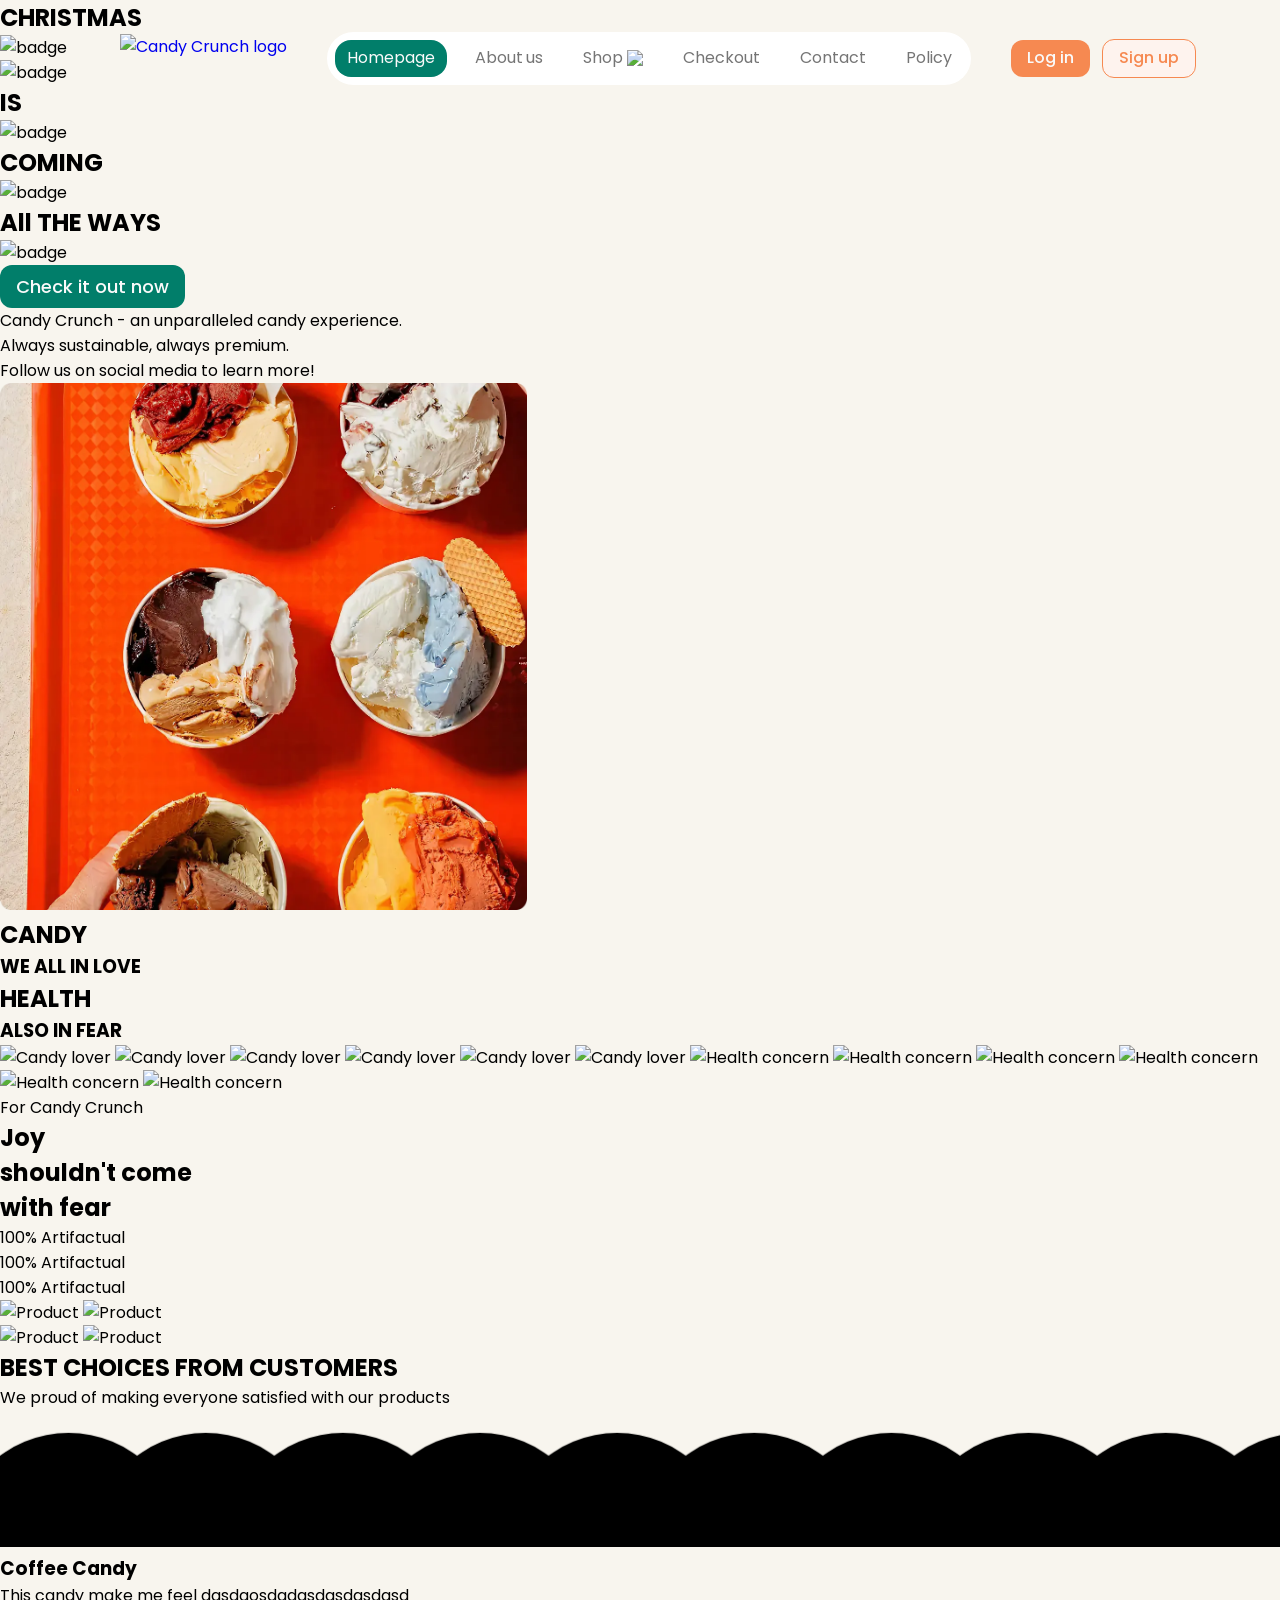
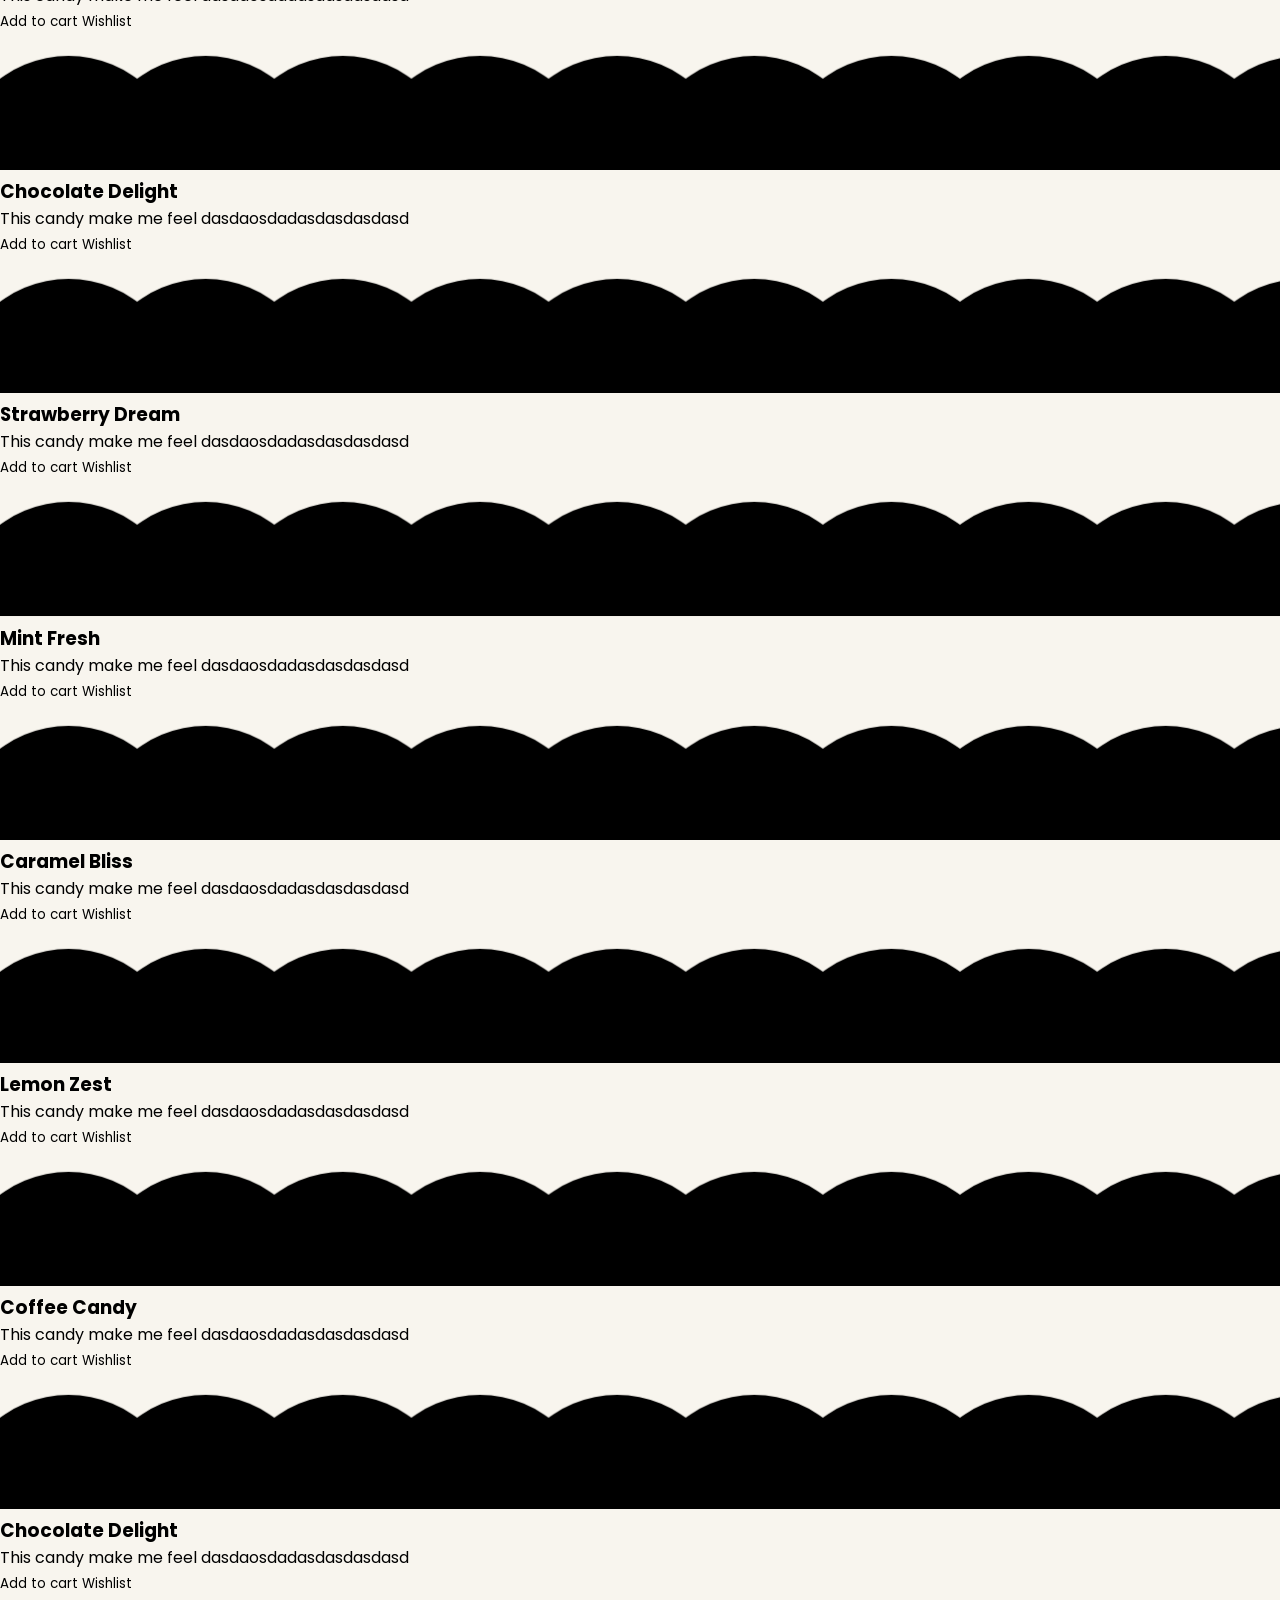
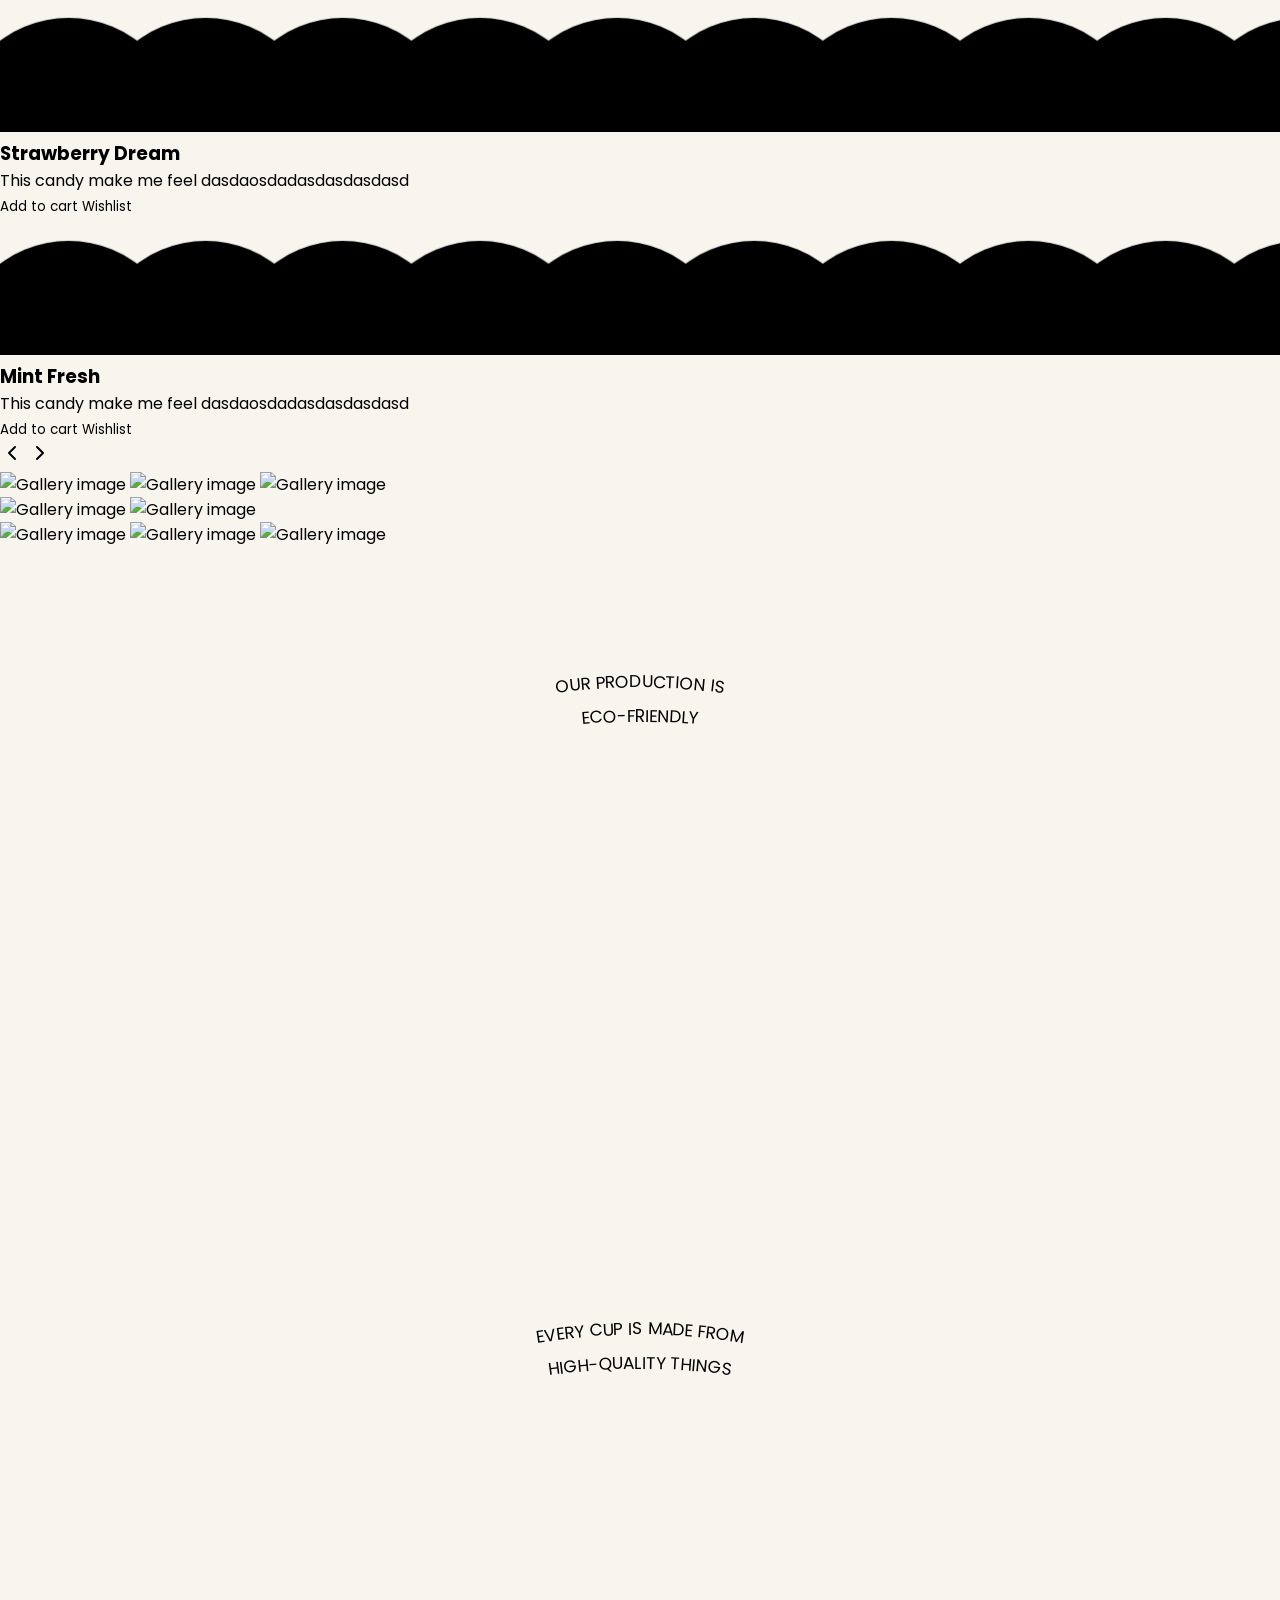
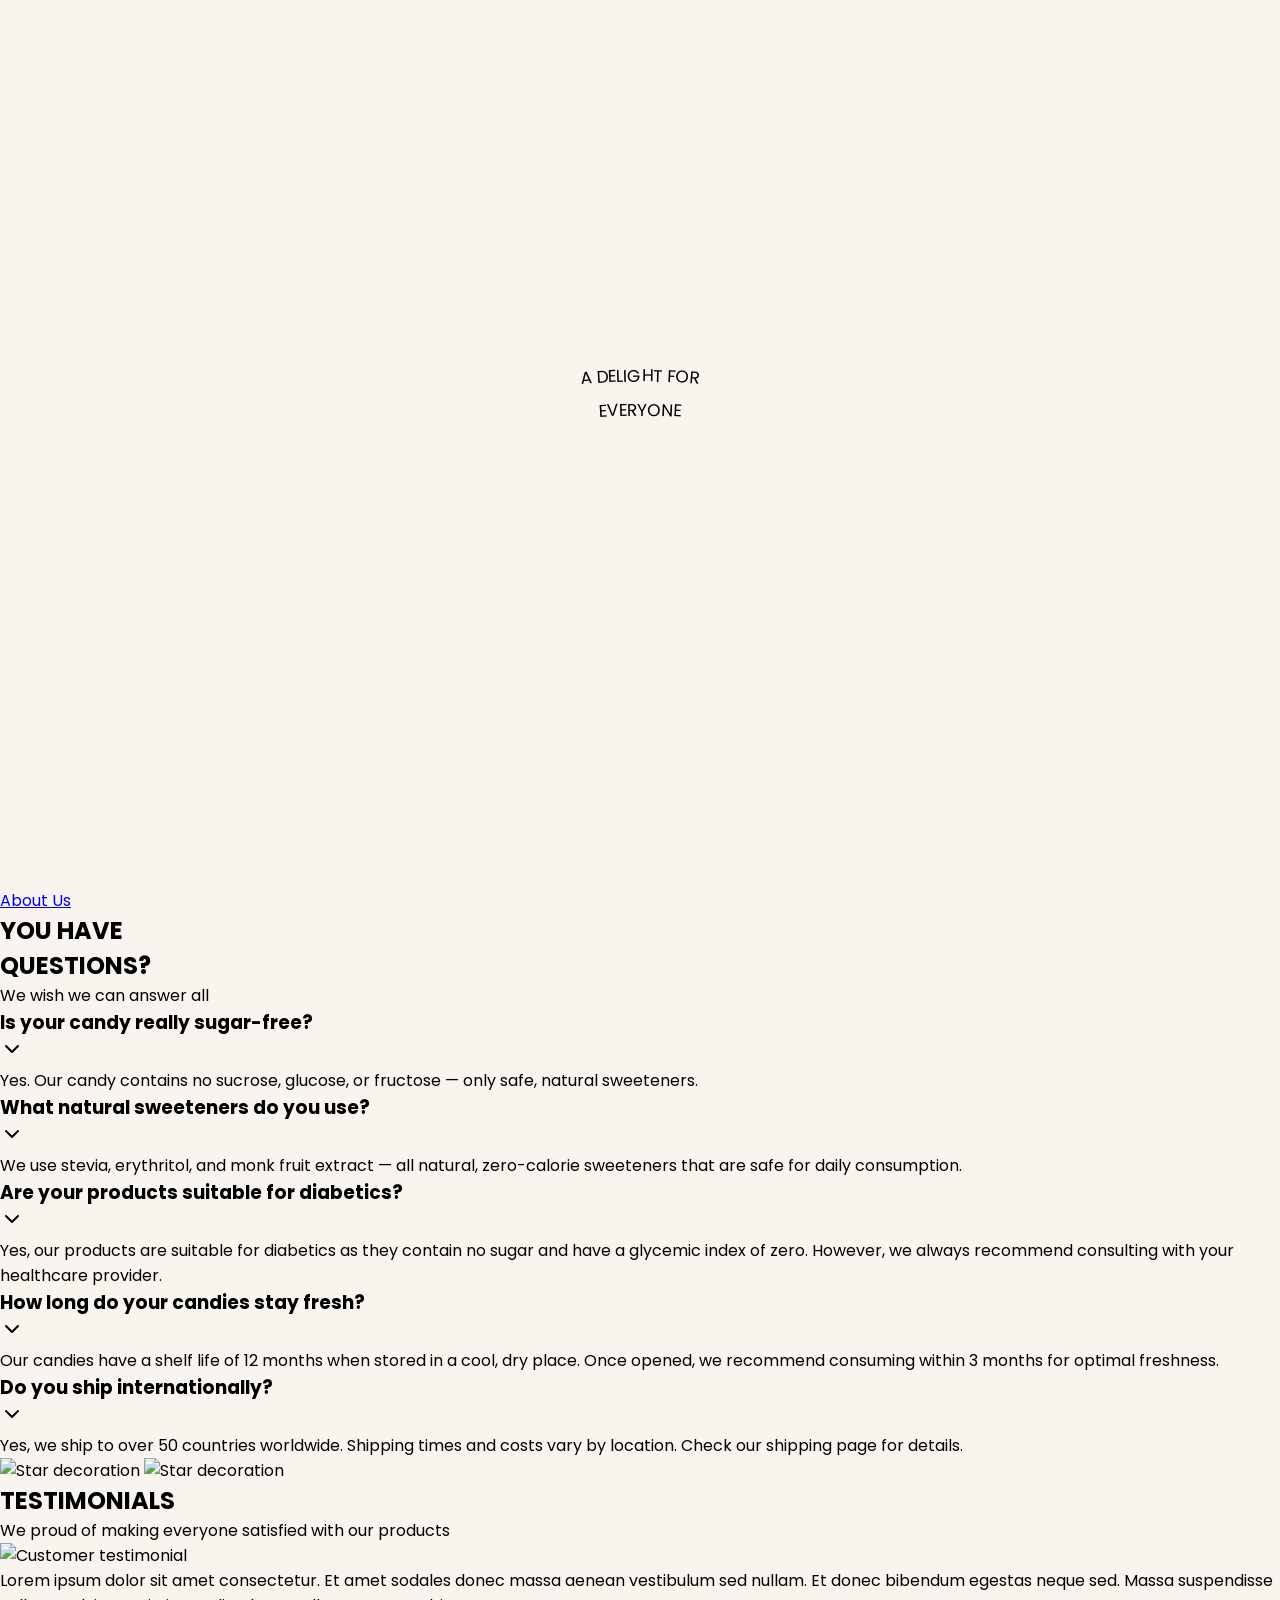
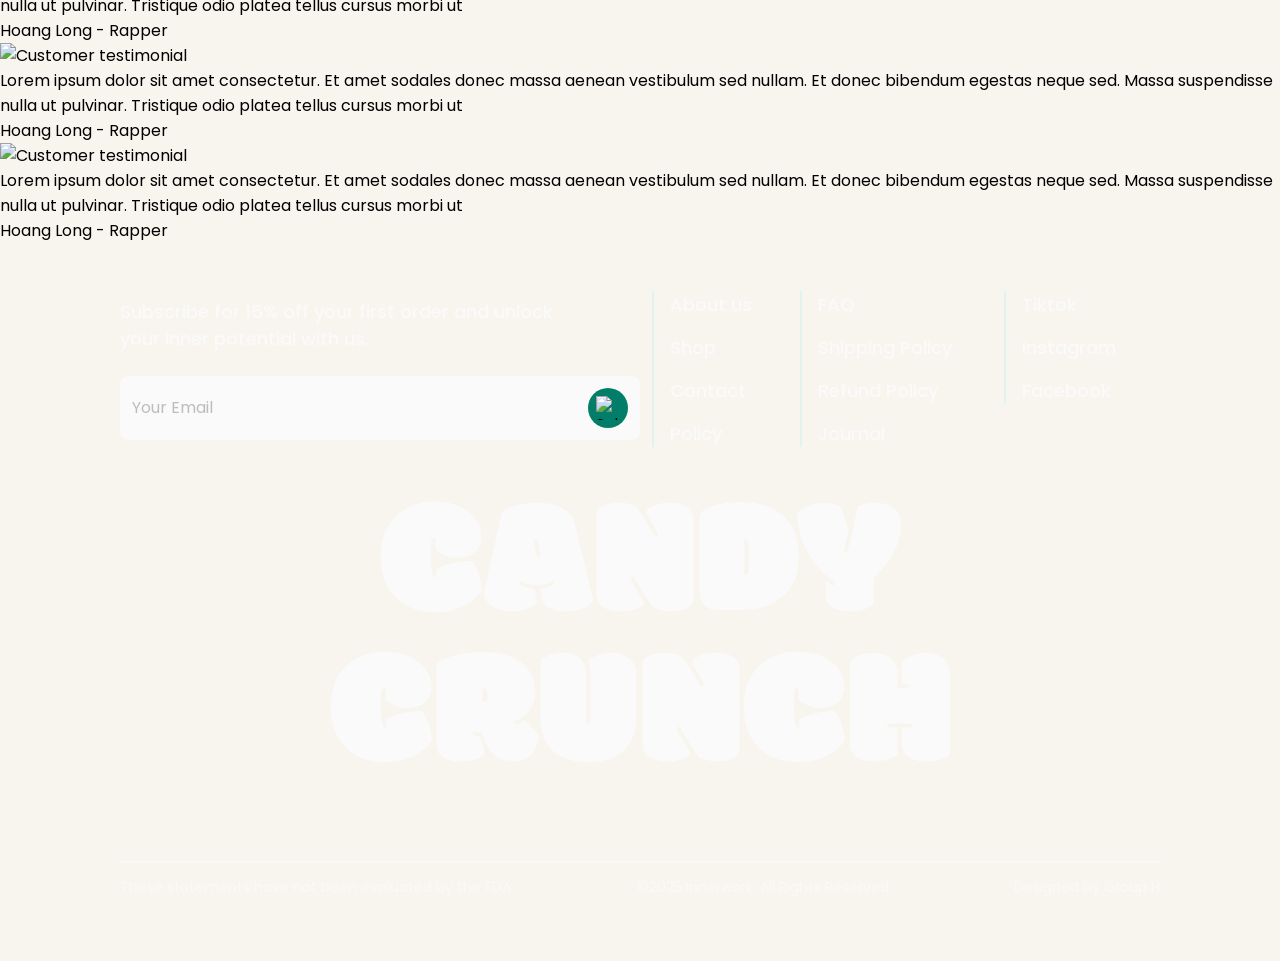
==== commit 6d6fcca2: "go" ====
--- a/index.html
+++ b/index.html
@@ -4,6 +4,16 @@
     <meta charset="UTF-8">
     <meta name="viewport" content="width=device-width, initial-scale=1.0">
     <title>Candy Crunch</title>
+    <!-- Preload Google Fonts for faster loading -->
+    <link rel="preconnect" href="https://fonts.googleapis.com">
+    <link rel="preconnect" href="https://fonts.gstatic.com" crossorigin>
+    <link href="https://fonts.googleapis.com/css2?family=Modak&family=Poppins:ital,wght@0,100;0,200;0,300;0,400;0,500;0,600;0,700;0,800;0,900;1,100;1,200;1,300;1,400;1,500;1,600;1,700;1,800;1,900&family=Quicksand:wght@300..700&display=swap" rel="stylesheet">
+    <!-- Preload critical hero images for faster loading -->
+    <link rel="preload" href="/asset/img/hero-thumbnail.svg" as="image" fetchpriority="high">
+    <link rel="preload" href="/asset/img/hero-line1.svg" as="image">
+    <link rel="preload" href="/asset/img/hero-line2.svg" as="image">
+    <link rel="preload" href="/asset/img/hero-line3.svg" as="image">
+    <link rel="preload" href="/asset/img/hero-line4.svg" as="image">
     <link rel="stylesheet" href="/asset/css/main.css">
     <link rel="stylesheet" href="/asset/css/index.css">
 </head>
@@ -43,18 +53,18 @@
                 <div class="hero-heading">
                     <div class="hero-line">
                         <h1 class="hero-text hero-text-pink">CHRISTMAS</h1>
-                        <img src="/asset/img/hero-line1.svg" alt="badge" class="hero-badge">
+                        <img src="/asset/img/hero-line1.svg" alt="badge" class="hero-badge" loading="eager" width="48" height="48">
                     </div>
                     <div class="hero-line">
-                        <img src="/asset/img/hero-line2.svg" alt="badge" class="hero-badge">
+                        <img src="/asset/img/hero-line2.svg" alt="badge" class="hero-badge" loading="eager" width="48" height="48">
                         <h1 class="hero-text hero-text-teal">IS</h1>
-                        <img src="/asset/img/hero-line2.svg" alt="badge" class="hero-badge">
+                        <img src="/asset/img/hero-line2.svg" alt="badge" class="hero-badge" loading="eager" width="48" height="48">
                         <h1 class="hero-text hero-text-teal">COMING</h1>
-                        <img src="/asset/img/hero-line3.svg" alt="badge" class="hero-badge">
+                        <img src="/asset/img/hero-line3.svg" alt="badge" class="hero-badge" loading="eager" width="48" height="48">
                     </div>
                     <div class="hero-line">
                         <h1 class="hero-text hero-text-orange">All THE WAYS</h1>
-                        <img src="/asset/img/hero-line4.svg" alt="badge" class="hero-badge">
+                        <img src="/asset/img/hero-line4.svg" alt="badge" class="hero-badge" loading="eager" width="48" height="48">
                     </div>
                 </div>
                 
@@ -68,7 +78,7 @@
         </div>
         
         <div class="hero-image">
-            <img src="/asset/img/hero-thumbnails.png" alt="Ice cream bowls">
+            <img src="/asset/img/hero-thumbnails.webp" alt="Ice cream bowls" loading="eager" fetchpriority="high" width="527" height="527">
         </div>
     </section>
     
--- a/asset/css/main.css
+++ b/asset/css/main.css
@@ -0,0 +1,1067 @@
+/* ================================================
+   RESET STYLES - Các reset styles là những styles mặc định cho tất cả các element trong html của trình duyệt. Tốt nhất cứ reset để nó như trang giấy trắng - phạm trưởng
+   ================================================ */
+* {
+  margin: 0;
+  padding: 0;
+  box-sizing: border-box;
+}
+
+/* Hide scrollbar for all browsers */
+html,
+body {
+  overflow-x: hidden !important; /* Hide horizontal scrollbar - force override */
+  -ms-overflow-style: none;  /* IE and Edge */
+  scrollbar-width: none;  /* Firefox */
+  width: 100%;
+  max-width: 100%;
+  font-family: var(--font-primary);
+}
+
+/* Hide scrollbar for Chrome, Safari and Opera */
+html::-webkit-scrollbar,
+body::-webkit-scrollbar {
+  display: none;
+  width: 0;
+  height: 0;
+}
+
+button {
+  border: none;
+  background: none;
+  cursor: pointer;
+  font-family: inherit;
+}
+body{
+   background: var(--body-background, #F8F5EE);
+   font-family: var(--font-primary);
+}
+
+/* Ensure all text elements inherit Poppins font */
+p, span, div, a, li, td, th, label, input, textarea, select, button {
+  font-family: inherit;
+}
+
+/* Headings that don't use Modak should use Poppins */
+h1, h2, h3, h4, h5, h6 {
+  font-family: inherit;
+}
+
+
+/* ================================================
+   GOOGLE FONTS IMPORT
+   Note: Google Fonts are now loaded via <link> tags in index.html
+   for better performance (non-blocking, with preconnect)
+   ================================================ */
+/* ================================================
+   TYPOGRAPHY SYSTEM
+   Based on Figma Design System
+   ================================================ */
+
+:root {
+  /* ========================================
+     1. FONT FAMILIES
+     ======================================== */
+  --font-primary: 'Poppins', -apple-system, BlinkMacSystemFont, 'Segoe UI', sans-serif;
+  --font-heading: 'Modak', cursive;
+
+  /* ========================================
+     2. DESKTOP/TABLET TEXT STYLES
+     Cú pháp của shorthand font: weight size/line-height family
+     ======================================== */
+
+  /* Headings */
+  --heading-1: 400 60px/120% var(--font-heading);
+  --heading-2: 400 50px/120% var(--font-heading);
+  --heading-3: 400 40px/120% var(--font-heading);
+  --heading-4: 400 30px/120% var(--font-heading);
+  --heading-5: 400 24px/120% var(--font-heading);
+
+  /* Body X-Large - 24px */
+  --body-xlarge-regular: 400 24px/120% var(--font-primary);
+  --body-xlarge-medium: 500 24px/120% var(--font-primary);
+  --body-xlarge-semibold: 600 24px/120% var(--font-primary);
+  --body-xlarge-bold: 700 24px/120% var(--font-primary);
+
+  /* Body Large - 18px */
+  --body-large-regular: 400 18px/27px var(--font-primary);
+  --body-large-medium: 500 18px/27px var(--font-primary);
+  --body-large-semibold: 600 18px/30px var(--font-primary);
+  --body-large-bold: 700 18px/30px var(--font-primary);
+
+  /* Body - 16px */
+  --body-regular: 400 16px/130% var(--font-primary);
+  --body-medium: 500 16px/130% var(--font-primary);
+  --body-semibold: 600 16px/130% var(--font-primary);
+  --body-bold: 700 16px/130% var(--font-primary);
+  --body-underline: 400 16px/130% var(--font-primary);
+  
+  /* Letter spacing for body text */
+  --body-letter-spacing: -0.038px;
+
+  /* Footnote - 14px */
+  --footnote-regular: 400 14px/130% var(--font-primary);
+  --footnote-medium: 500 14px/130% var(--font-primary);
+  --footnote-semibold: 600 14px/130% var(--font-primary);
+  --footnote-bold: 700 14px/130% var(--font-primary);
+
+  /* Caption - 13px */
+  --caption-regular: 400 13px/130% var(--font-primary);
+  --caption-medium: 500 13px/130% var(--font-primary);
+  --caption-semibold: 600 13px/130% var(--font-primary);
+  --caption-bold: 700 13px/130% var(--font-primary);
+
+  /* Small - 12px */
+  --small-regular: 400 12px/133% var(--font-primary);
+  --small-medium: 500 12px/133% var(--font-primary);
+  --small-semibold: 600 12px/133% var(--font-primary);
+  --small-bold: 700 12px/133% var(--font-primary);
+
+
+  /* ========================================
+     3. MOBILE TEXT STYLES (Không sử dụng nhưng cứ để vào biết đâu lại cần)
+     ======================================== */
+  --mobile-heading-1: 600 40px/120% var(--font-heading);
+  --mobile-heading-2: 600 30px/120% var(--font-heading);
+  --mobile-heading-3: 600 28px/121% var(--font-heading);
+  --mobile-heading-4: 600 24px/121% var(--font-heading);
+
+  /* ========================================
+     4. SPACING SYSTEM
+     Base: 4px (Bội số của 4) nhưng hãy ưu tiên sử dụng bội số của 8: 8,16,24,.., chỉ những khi nào túng lắm mới hãy dùng 4)
+     Đặt tên theo giá trị px
+     ======================================== */
+  --spacing-4: 4px;
+  --spacing-8: 8px;
+  --spacing-12: 12px;
+  --spacing-16: 16px;
+  --spacing-20: 20px;
+  --spacing-24: 24px;
+  --spacing-28: 28px;
+  --spacing-32: 32px;
+  --spacing-36: 36px;
+  --spacing-40: 40px;
+  --spacing-44: 44px;
+  --spacing-48: 48px;
+  --spacing-52: 52px;
+  --spacing-56: 56px;
+  --spacing-60: 60px;
+  --spacing-64: 64px;
+  --spacing-68: 68px;
+  --spacing-72: 72px;
+  --spacing-76: 76px;
+  --spacing-80: 80px;
+  --spacing-84: 84px;
+  --spacing-88: 88px;
+  --spacing-92: 92px;
+  --spacing-96: 96px;
+  --spacing-104: 104px;
+  --spacing-112: 112px;
+  --spacing-120: 120px;
+  --spacing-128: 128px;
+
+  --border-radius-12: var(--spacing-12);
+
+  /* ========================================
+     5. COLOR SYSTEM
+   Hệ thống màu sắc dựa trên Variables của Figma. Trong Figma có thay đổi gì thì vào đây thay đổi phát là xong.
+     ======================================== */
+
+  /* Yellow */
+  --yellow-50: #FFF8E6;
+  --yellow-100: #FEEAB2;
+  --yellow-200: #FEDF8C;
+  --yellow-300: #FED158;
+  --yellow-400: #FDC838;
+  --yellow-500: #FDBA06;
+  --yellow-600: #E6A905;
+  --yellow-700: #B48404;
+  --yellow-800: #8B6603;
+  --yellow-900: #6A4E03;
+
+  /* Teal */
+  --teal-50: #E0F2F1;
+  --teal-100: #B2DFDB;
+  --teal-200: #80CBC4;
+  --teal-300: #4DB6AC;
+  --teal-400: #26A69A;
+  --teal-500: #009688;
+  --teal-600: #00897B;
+  --teal-700: #00796B;
+  --teal-800: #00695C;
+  --teal-900: #004D40;
+
+  /* Red */
+  --red-50: #FFEDEB;
+  --red-100: #FFC7C0;
+  --red-200: #FFABA2;
+  --red-300: #FF8577;
+  --red-400: #FF6D5D;
+  --red-500: #FF4934;
+  --red-600: #E8422F;
+  --red-700: #B53425;
+  --red-800: #8C281D;
+  --red-900: #6B1F16;
+
+  /* Purple */
+  --purple-50: #F3E5F5;
+  --purple-100: #E1BEE7;
+  --purple-200: #CE93D8;
+  --purple-300: #BA68C8;
+  --purple-400: #AB47BC;
+  --purple-500: #9C27B0;
+  --purple-600: #8E24AA;
+  --purple-700: #7B1FA2;
+  --purple-800: #6A1B9A;
+  --purple-900: #4A148C;
+
+  /* Pink */
+  --pink-50: #FEF3F6;
+  --pink-100: #FDD8E3;
+  --pink-200: #FCC6D5;
+  --pink-300: #FBABC2;
+  --pink-400: #FA9BB6;
+  --pink-500: #F9B2A4;
+  --pink-600: #E37695;
+  --pink-700: #B15C74;
+  --pink-800: #89485A;
+  --pink-900: #693745;
+
+  /* Orange */
+  --orange-50: #FEF3EE;
+  --orange-100: #FDE7DC;
+  --orange-200: #FBD0B9;
+  --orange-300: #FABB97;
+  --orange-400: #F8A174;
+  --orange-500: #F68951;
+  --orange-600: #CD7244;
+  --orange-700: #A45B36;
+  --orange-800: #7B4529;
+  --orange-900: #522E1B;
+
+  /* Lime */
+  --lime-50: #F9FBE7;
+  --lime-100: #F0F4C3;
+  --lime-200: #E6EE9C;
+  --lime-300: #DCE775;
+  --lime-400: #D4E157;
+  --lime-500: #CDDC39;
+  --lime-600: #C0CA33;
+  --lime-700: #AFB42B;
+  --lime-800: #9E9D24;
+  --lime-900: #827717;
+
+  /* Light Green */
+  --light-green-50: #F1F8E9;
+  --light-green-100: #DCEDC8;
+  --light-green-200: #C5E1A5;
+  --light-green-300: #AED581;
+  --light-green-400: #9BC34A;
+  --light-green-500: #8BC34A;
+  --light-green-600: #7CB342;
+  --light-green-700: #689F38;
+  --light-green-800: #558B2F;
+  --light-green-900: #33691E;
+
+  /* Light Blue */
+  --light-blue-50: #F3F8FD;
+  --light-blue-100: #DBE9F8;
+  --light-blue-200: #C9DDF5;
+  --light-blue-300: #B1D0F1;
+  --light-blue-400: #A1C7EE;
+  --light-blue-500: #8AB9EA;
+  --light-blue-600: #7EA8D5;
+  --light-blue-700: #6283A6;
+  --light-blue-800: #4C6681;
+  --light-blue-900: #3A4E62;
+
+  /* Gray */
+  --gray-50: #FAFAFA;
+  --gray-100: #F5F5F5;
+  --gray-200: #EEEEEE;
+  --gray-300: #E0E0E0;
+  --gray-400: #BDBDBD;
+  --gray-500: #9E9E9E;
+  --gray-600: #757575;
+  --gray-700: #616161;
+  --gray-800: #424242;
+  --gray-900: #212121;
+
+  /* Green */
+  --green-50: #E6F2F0;
+  --green-100: #80D7D1;
+  --green-200: #8AC4BA;
+  --green-300: #55A99B;
+  --green-400: #349888;
+  --green-500: #017E6A;
+  --green-600: #017360;
+  --green-700: #01594B;
+  --green-800: #01453A;
+  --green-900: #00352D;
+
+  /* Blue */
+  --blue-50: #E3F2FD;
+  --blue-100: #BBDEFB;
+  --blue-200: #90CAF9;
+  --blue-300: #64B5F6;
+  --blue-400: #42A5F5;
+  --blue-500: #2196F3;
+  --blue-600: #1E88E5;
+  --blue-700: #0057B2;
+  --blue-800: #1565C0;
+  --blue-900: #0D47A1;
+
+  /* Amber */
+  --amber-50: #FFF8E1;
+  --amber-100: #FFECB3;
+  --amber-200: #FFE082;
+  --amber-300: #FFD54F;
+  --amber-400: #FFCA28;
+  --amber-500: #FFC107;
+  --amber-600: #FFB300;
+  --amber-700: #FFA000;
+  --amber-800: #FF8F00;
+  --amber-900: #FF6F00;
+
+  /* Beige */
+  --beige-50: #FFFEFD;
+  --beige-100: #FDFCFA;
+  --beige-200: #FCFAF7;
+  --beige-300: #FAF8F4;
+  --beige-400: #F9F7F1;
+  --beige-500: #F8F5EE;
+  --beige-600: #E2DFD9;
+  --beige-700: #B0AEA9;
+  --beige-800: #888783;
+  --beige-900: #686764;
+
+
+  /* 6. Component Color System */
+
+  /* Effect Styles - Ring Effects */
+  --invalid-ring: 0 0 4px 12px var(--red-400);
+  --focus-ring: 0 0 4px 12px var(--light-blue-300);
+
+  /* ========================================
+     7. Component Design System - Tất cả các component style và layout sẽ được định nghĩa ở đây và có gì thay đổi trong figma thì dô đây đổi.
+     ======================================== */
+
+  /* Text */
+  --text-black: var(--gray-900);
+  --text-white: var(--gray-50);
+  --text-subtitle: var(--gray-700);
+  --text-disabled: var(--gray-500);
+
+  /*=============================
+    PRIMARY COMPONENTS
+   =============================*/
+
+
+  /* Primary button*/
+  --primary-button-default-background: var(--green-500);
+  --primary-button-hover-background: var(--green-600);
+  --primary-button-pressed-border: var(--green-700);
+  --primary-button-outline-text: var(--green-500);
+  --primary-button-outline-hovered-background: var(--green-100);
+  --primary-button-outline-pressed-background: var(--green-200);
+
+  /*=============================
+    NAVIGATION COMPONENTS
+   =============================*/
+  
+  /* Navigation Colors */
+  --nav-background: var(--beige-500);
+  --nav-container-border-radius: var(--border-radius-12);
+  --nav-menu-wrapper-bg: #FFF;
+  --nav-text-default: var(--gray-600);
+  --nav-text-hover: var(--green-500);
+  --nav-link-active-bg: var(--green-500);
+  --nav-link-active-text: var(--text-white);
+  
+  /* Auth Button Colors */
+  --btn-login-bg: var(--orange-500);
+  --btn-login-text: var(--text-white);
+  --btn-login-hover: var(--orange-600);
+  --btn-signup-border: var(--orange-500);
+  --btn-signup-text: var(--orange-500);
+  --btn-signup-hover-bg: var(--orange-50);
+  
+  /* Navigation Spacing */
+  --nav-height: 80px;
+  --nav-padding-x: var(--spacing-64);
+  --nav-padding-y: var(--spacing-16);
+  --nav-menu-wrapper-padding: var(--spacing-8);
+  --nav-menu-gap: var(--spacing-16);
+  --nav-link-padding: var(--spacing-8) var(--spacing-12);
+  --nav-link-gap: var(--spacing-4);
+  --nav-link-border-radius: 16px;
+  --nav-menu-wrapper-border-radius: 999px;
+  --btn-auth-padding: var(--spacing-8) var(--spacing-16);
+  
+  /* Navigation Effects */
+  --nav-shadow: 0 2px 8px rgba(0, 0, 0, 0.08);
+}
+
+.btn-primary-large {
+  display: inline-flex;
+  gap: var(--spacing-8);
+  background: var(--primary-button-default-background);
+  padding: var(--spacing-8) var(--spacing-16);
+  align-items: center;
+  border-radius: var(--border-radius-12);
+  color: var(--text-white);
+  font: var(--body-large-medium);
+  transition: all 0.3s ease;
+}
+
+.btn-primary-large:hover {
+
+  background: var(--primary-button-hover-background);
+}
+
+.btn-primary-large:active {
+  border: 1px solid var(--primary-button-pressed-border);
+  background: var(--primary-button-hover-background);
+}
+
+/* ================================================
+   NAVIGATION COMPONENT
+   ================================================ */
+
+nav {
+  background: transparent; /* Transparent to overlay hero */
+  position: fixed; /* Fixed at top, overlay on hero */
+  top: 0;
+  left: 0;
+  right: 0;
+  z-index: 1000;
+  width: 100%;
+}
+
+.nav-container {
+  display: flex;
+  justify-content: space-between;
+  align-items: center;
+  align-self: stretch;
+  margin: 0 auto;
+  padding: 32px 120px;
+  min-height: var(--nav-height);
+  gap: var(--spacing-40);
+  border-radius: var(--nav-container-border-radius);
+}
+
+/* ===== Logo ===== */
+.logo {
+  display: flex;
+  align-items: center;
+  flex-shrink: 0;
+}
+
+.logo-link {
+  display: flex;
+  align-items: center;
+  text-decoration: none;
+  cursor: pointer;
+}
+
+.logo img {
+  height: 48px;
+  width: auto;
+}
+
+/* ===== Menu Wrapper (White Pill Container) ===== */
+.menu-wrapper {
+  display: flex;
+  padding: var(--nav-menu-wrapper-padding);
+  align-items: center;
+  gap: var(--nav-menu-gap);
+  border-radius: var(--nav-menu-wrapper-border-radius);
+  background: var(--nav-menu-wrapper-bg);
+}
+
+/* ===== Menu Items ===== */
+.menu {
+  display: flex;
+  align-items: center;
+  gap: var(--nav-menu-gap);
+  list-style: none;
+  margin: 0;
+  padding: 0;
+}
+
+.menu li {
+  display: flex;
+  align-items: center;
+}
+
+.nav-link {
+  display: flex;
+  justify-content: center;
+  align-items: center;
+  gap: var(--nav-link-gap);
+  color: var(--nav-text-default);
+  text-decoration: none;
+  font: var(--body-regular);
+  letter-spacing: var(--body-letter-spacing);
+  padding: var(--nav-link-padding);
+  border-radius: var(--nav-link-border-radius);
+  transition: all 0.3s ease;
+  white-space: nowrap;
+}
+
+.nav-link:hover {
+  color: var(--nav-text-hover);
+}
+
+/* Active state - Homepage button */
+.nav-link.active {
+  background: var(--nav-link-active-bg);
+  color: var(--nav-link-active-text);
+}
+
+/* Dropdown icon */
+.nav-link img {
+  width: 16px;
+  height: 16px;
+  transition: transform 0.3s ease;
+}
+
+.nav-link:hover img {
+  transform: rotate(180deg);
+}
+
+/* ===== Auth Buttons Right ===== */
+.nav-actions {
+  display: flex;
+  align-items: center;
+  gap: var(--spacing-12);
+  flex-shrink: 0;
+}
+
+/* Login Button (Solid Orange) */
+.btn-login {
+  display: flex;
+  padding: var(--btn-auth-padding);
+  justify-content: center;
+  align-items: center;
+  border-radius: var(--border-radius-12);
+  background: var(--btn-login-bg);
+  color: var(--btn-login-text);
+  font: var(--body-medium);
+  letter-spacing: var(--body-letter-spacing);
+  transition: all 0.3s ease;
+  white-space: nowrap;
+}
+
+.btn-login:hover {
+  background: var(--btn-login-hover);
+}
+
+/* Sign Up Button (Orange Outline) */
+.btn-signup {
+  display: flex;
+  padding: var(--btn-auth-padding);
+  justify-content: center;
+  align-items: center;
+  border-radius: var(--border-radius-12);
+  border: 1px solid var(--btn-signup-border);
+  background: var(--orange-50);
+  color: var(--btn-signup-text);
+  font: var(--body-medium);
+  letter-spacing: var(--body-letter-spacing);
+  transition: all 0.3s ease;
+  white-space: nowrap;
+}
+
+.btn-signup:hover {
+  background: var(--btn-signup-hover-bg);
+}
+
+/* ===== Responsive Design ===== */
+@media (max-width: 1200px) {
+  .nav-container {
+    padding: var(--nav-padding-y) var(--spacing-32);
+    gap: var(--spacing-24);
+  }
+}
+
+@media (max-width: 992px) {
+  .menu {
+    gap: var(--spacing-12);
+  }
+  
+  .nav-link {
+    font: var(--footnote-medium);
+    padding: var(--spacing-8) var(--spacing-12);
+  }
+  
+  .btn-login,
+  .btn-signup {
+    font: var(--footnote-medium);
+  }
+}
+
+@media (max-width: 768px) {
+  .menu-wrapper {
+    display: none;
+  }
+  
+  .nav-actions {
+    gap: var(--spacing-8);
+  }
+  
+  .logo img {
+    height: 40px;
+  }
+}
+
+/* ================================================
+   HERO SECTION ANIMATIONS
+   ================================================ */
+
+/* Slide up animation for hero section */
+@keyframes heroSlideUp {
+  from {
+    opacity: 0;
+    transform: translateY(100px);
+  }
+  to {
+    opacity: 1;
+    transform: translateY(0);
+  }
+}
+
+.hero {
+  animation: heroSlideUp 1s ease-out;
+}
+
+/* Fade transition for rotating hero badges */
+.hero-badge {
+  transition: opacity 0.5s ease-in-out;
+}
+
+.hero-badge.fade-out {
+  opacity: 0;
+}
+
+.hero-badge.fade-in {
+  opacity: 1;
+}
+
+/* ================================================
+   FOOTER COMPONENT
+   ================================================ */
+
+.footer {
+  display: flex;
+  flex-direction: column;
+  align-items: center;
+  gap: 66px;
+  padding: var(--spacing-48) var(--spacing-120) var(--spacing-48) var(--spacing-120);
+  position: relative;
+  overflow: hidden;
+}
+
+/* ===== Footer Video Background ===== */
+.footer-video {
+  position: absolute;
+  top: 0;
+  left: 0;
+  width: 100%;
+  height: 100%;
+  object-fit: cover;
+  z-index: 0;
+  pointer-events: none;
+}
+
+/* ===== Footer Overlay ===== */
+.footer-overlay {
+  position: absolute;
+  top: 0;
+  left: 0;
+  width: 100%;
+  height: 100%;
+ 
+  z-index: 1;
+  pointer-events: none;
+}
+
+/* ===== Upper Section ===== */
+.footer .upper {
+  display: flex;
+  flex-direction: column;
+  align-items: center;
+  justify-content: center;
+  gap: var(--spacing-48);
+  position: relative;
+  align-self: stretch;
+  width: 100%;
+  flex: 0 0 auto;
+  z-index: 2;
+}
+
+.footer .line {
+  display: flex;
+  align-items: flex-start;
+  justify-content: space-between;
+  position: relative;
+  align-self: stretch;
+  width: 100%;
+  flex: 0 0 auto;
+}
+
+/* ===== Newsletter Section ===== */
+.footer .newsletter {
+  display: flex;
+  flex-direction: column;
+  align-items: flex-start;
+  justify-content: center;
+  gap: var(--spacing-24);
+  position: relative;
+  flex: 1;
+  align-self: stretch;
+  flex-grow: 1;
+}
+
+.footer .text-wrapper {
+  position: relative;
+  width: 438px;
+  font: var(--body-large-medium);
+  color: var(--text-white);
+}
+
+.footer .div-wrapper {
+  display: flex;
+  flex-direction: column;
+  align-items: flex-start;
+  gap: var(--spacing-8);
+  position: relative;
+  align-self: stretch;
+  width: 100%;
+  flex: 0 0 auto;
+}
+
+.footer .field {
+  display: flex;
+  align-items: center;
+  justify-content: center;
+  padding: var(--spacing-12);
+  position: relative;
+  align-self: stretch;
+  width: 100%;
+  flex: 0 0 auto;
+  background-color: var(--text-white);
+  border-radius: var(--spacing-8);
+  gap: var(--spacing-8);
+}
+
+.footer .text-title {
+  display: flex;
+  flex-direction: column;
+  align-items: flex-start;
+  justify-content: center;
+  gap: var(--spacing-8);
+  position: relative;
+  flex: 1;
+  flex-grow: 1;
+}
+
+.footer .text {
+  display: flex;
+  align-items: center;
+  gap: var(--spacing-8);
+  position: relative;
+  align-self: stretch;
+  width: 100%;
+  flex: 0 0 auto;
+}
+
+.footer .div {
+  position: relative;
+  flex-grow: 1;
+  border: none;
+  background: none;
+  flex: 1;
+  font: var(--body-regular);
+  color: var(--gray-400);
+  padding: 0;
+  outline: none;
+  width: 100%;
+}
+
+.footer .div::placeholder {
+  color: var(--gray-400);
+}
+
+.footer .div:focus {
+  color: var(--text-black);
+}
+
+.footer .button {
+  display: flex;
+  width: 40px;
+  height: 40px;
+  align-items: center;
+  justify-content: center;
+  padding: var(--spacing-8);
+  position: relative;
+  background-color: var(--primary-button-default-background);
+  border-radius: 9999px;
+  overflow: hidden;
+  aspect-ratio: 1;
+  cursor: pointer;
+  transition: all 0.3s ease;
+  flex-shrink: 0;
+}
+
+.footer .button:hover {
+  background-color: var(--primary-button-hover-background);
+  transform: scale(1.05);
+}
+
+.footer .button:active {
+  transform: scale(0.95);
+}
+
+.footer .solar-arrow-right {
+  position: relative;
+  width: 24px;
+  height: 24px;
+  aspect-ratio: 1;
+  flex-shrink: 0;
+}
+
+/* ===== Menus Section ===== */
+.footer .menus {
+  display: flex;
+  align-items: flex-start;
+  justify-content: flex-end;
+  gap: var(--spacing-48);
+  position: relative;
+  flex: 1;
+  flex-grow: 1;
+}
+
+.footer .menu-footer {
+  display: inline-flex;
+  flex-direction: column;
+  align-items: flex-start;
+  gap: var(--spacing-16);
+  padding: 0px 0px 0px var(--spacing-16);
+  border-left-width: 2px;
+  border-left-style: solid;
+  border-color: var(--teal-50);
+  position: relative;
+  flex: 0 0 auto;
+}
+
+.footer .menu,
+.footer .menu-2,
+.footer .menu-3 {
+  display: flex;
+  align-items: center;
+  justify-content: center;
+  position: relative;
+  flex: 0 0 auto;
+  cursor: pointer;
+  transition: all 0.3s ease;
+}
+
+.footer .menu {
+  width: 82px;
+}
+
+.footer .menu-2 {
+  width: 82px;
+  gap: 10px;
+}
+
+.footer .menu-3 {
+  width: 138px;
+}
+
+.footer .text-wrapper-2 {
+  position: relative;
+  flex: 1;
+  font: var(--body-large-medium);
+  color: var(--text-white);
+  text-decoration: none;
+  transition: color 0.3s ease;
+}
+
+.footer .menu:hover .text-wrapper-2,
+.footer .menu-2:hover .text-wrapper-2,
+.footer .menu-3:hover .text-wrapper-2 {
+  color: var(--teal-200);
+}
+
+/* ===== Typography Section ===== */
+.footer .typo {
+  display: flex;
+  align-items: center;
+  justify-content: center;
+  position: relative;
+  align-self: stretch;
+  width: 100%;
+  flex: 0 0 auto;
+}
+
+.footer .text-2 {
+  position: relative;
+  flex: 1;
+  font-family: var(--font-heading);
+  font-weight: 400;
+  color: var(--text-white);
+  font-size: 168px;
+  text-align: center;
+  letter-spacing: 0;
+  line-height: 150px;
+}
+
+/* ===== Tags Section ===== */
+.footer .tags {
+  display: flex;
+  justify-content: space-between;
+  padding: var(--spacing-16) 0px;
+  align-self: stretch;
+  width: 100%;
+  border-top-width: 1px;
+  border-top-style: solid;
+  border-color: rgba(250, 250, 250, 0.8);
+  align-items: center;
+  position: relative;
+  flex: 0 0 auto;
+  z-index: 2;
+}
+
+.footer .tag {
+  display: inline-flex;
+  justify-content: center;
+  align-items: center;
+  position: relative;
+  flex: 0 0 auto;
+}
+
+.footer .text-wrapper-3 {
+  position: relative;
+  width: fit-content;
+  font: var(--footnote-regular);
+  color: rgba(250, 250, 250, 0.8);
+  white-space: nowrap;
+}
+
+/* ===== Responsive Design ===== */
+@media (max-width: 1200px) {
+  .footer {
+    padding: var(--spacing-48) var(--spacing-64);
+  }
+  
+  .footer .text-wrapper {
+    width: 100%;
+    max-width: 438px;
+  }
+  
+  .footer .text-2 {
+    font-size: 120px;
+    line-height: 110px;
+  }
+  
+  .footer .menus {
+    gap: var(--spacing-32);
+  }
+}
+
+@media (max-width: 992px) {
+  .footer {
+    padding: var(--spacing-48) var(--spacing-32);
+    gap: var(--spacing-48);
+  }
+  
+  .footer .line {
+    flex-direction: column;
+    gap: var(--spacing-48);
+  }
+  
+  .footer .newsletter {
+    width: 100%;
+  }
+  
+  .footer .text-wrapper {
+    width: 100%;
+  }
+  
+  .footer .menus {
+    justify-content: flex-start;
+    width: 100%;
+    flex-wrap: wrap;
+  }
+  
+  .footer .text-2 {
+    font-size: 80px;
+    line-height: 72px;
+  }
+  
+  .footer .tags {
+    flex-direction: column;
+    gap: var(--spacing-8);
+    align-items: flex-start;
+  }
+}
+
+@media (max-width: 768px) {
+  .footer {
+    padding: var(--spacing-32) var(--spacing-16);
+    gap: var(--spacing-32);
+  }
+  
+  .footer .upper {
+    gap: var(--spacing-32);
+  }
+  
+  .footer .line {
+    gap: var(--spacing-32);
+  }
+  
+  .footer .newsletter {
+    gap: var(--spacing-16);
+  }
+  
+  .footer .text-wrapper {
+    font: var(--body-regular);
+  }
+  
+  .footer .menus {
+    flex-direction: column;
+    align-items: flex-start;
+    gap: var(--spacing-24);
+  }
+  
+  .footer .menu-footer {
+    width: 100%;
+    padding-left: var(--spacing-12);
+    border-left-width: 1px;
+  }
+  
+  .footer .menu,
+  .footer .menu-2,
+  .footer .menu-3 {
+    width: 100%;
+    justify-content: flex-start;
+  }
+  
+  .footer .text-2 {
+    font-size: 48px;
+    line-height: 48px;
+  }
+  
+  .footer .tags {
+    flex-direction: column;
+    gap: var(--spacing-8);
+    align-items: flex-start;
+    padding: var(--spacing-12) 0px;
+  }
+  
+  .footer .text-wrapper-3 {
+    font-size: 12px;
+  }
+}
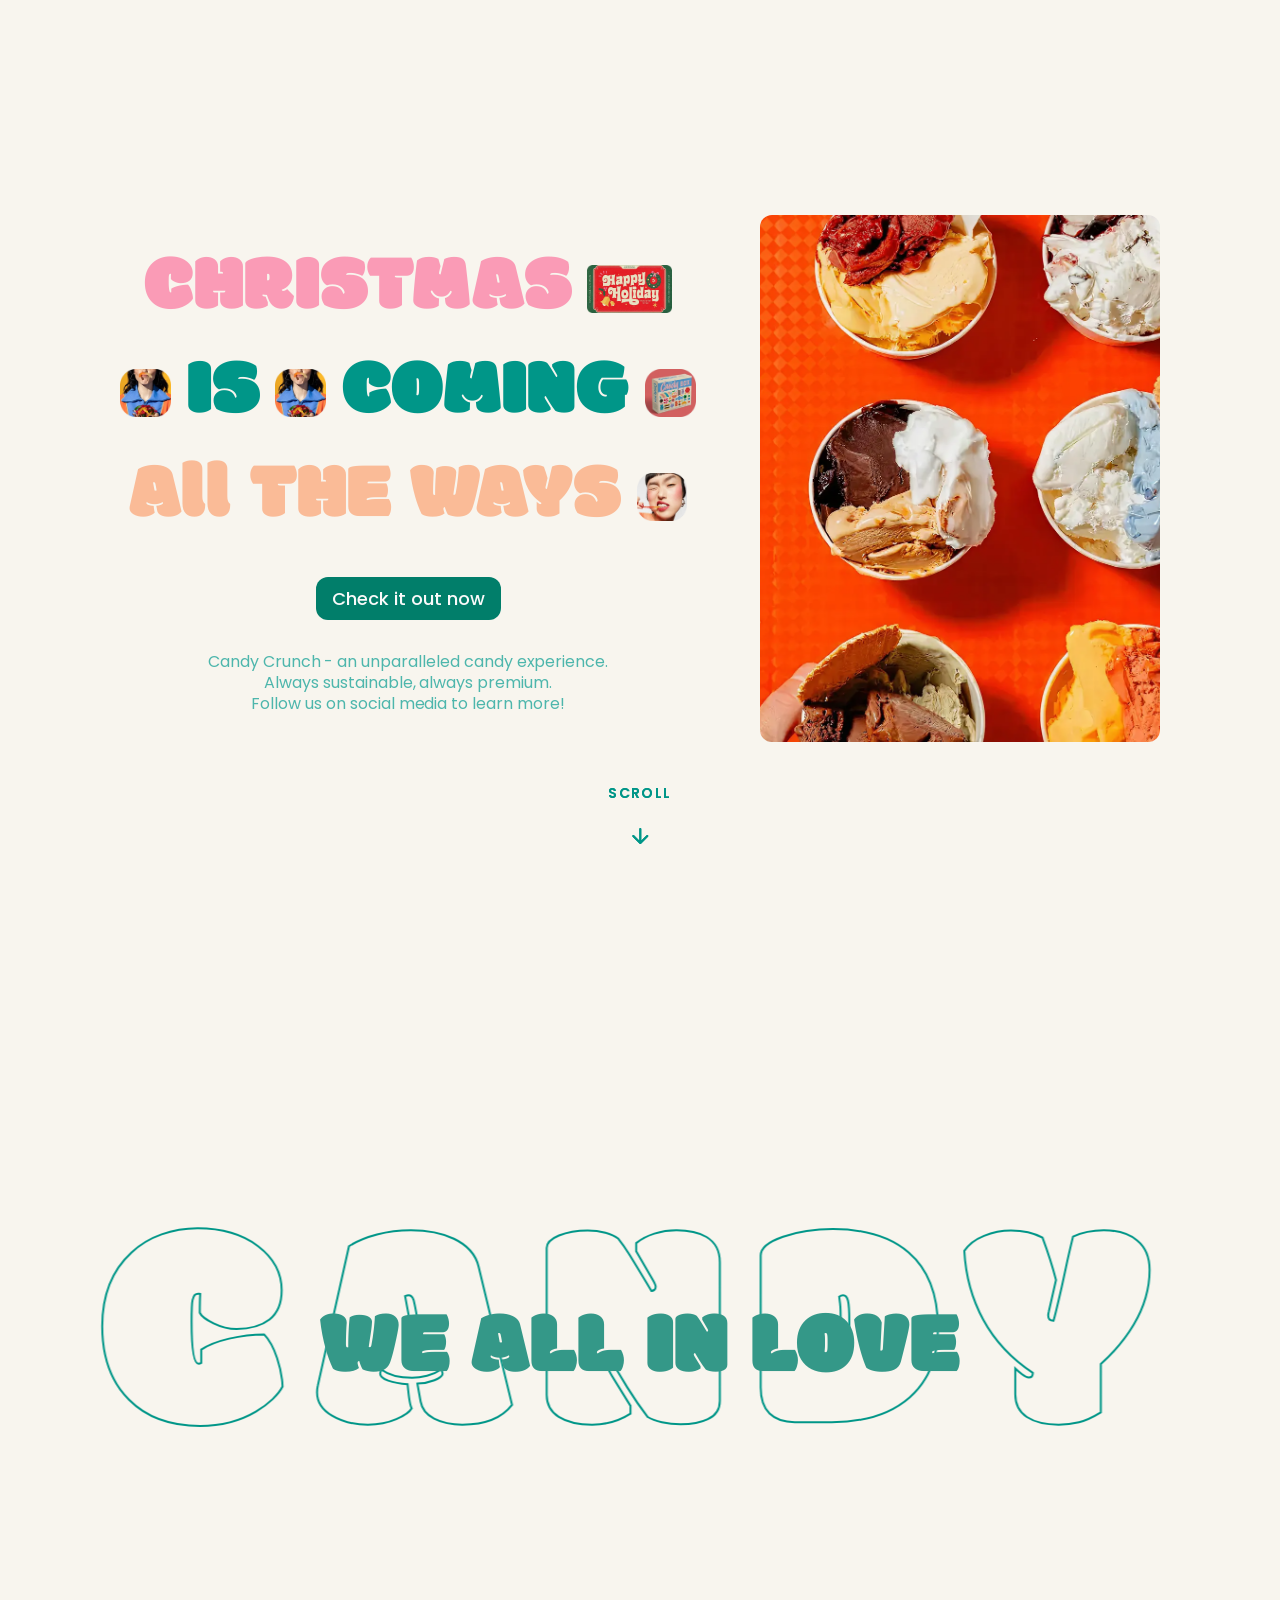
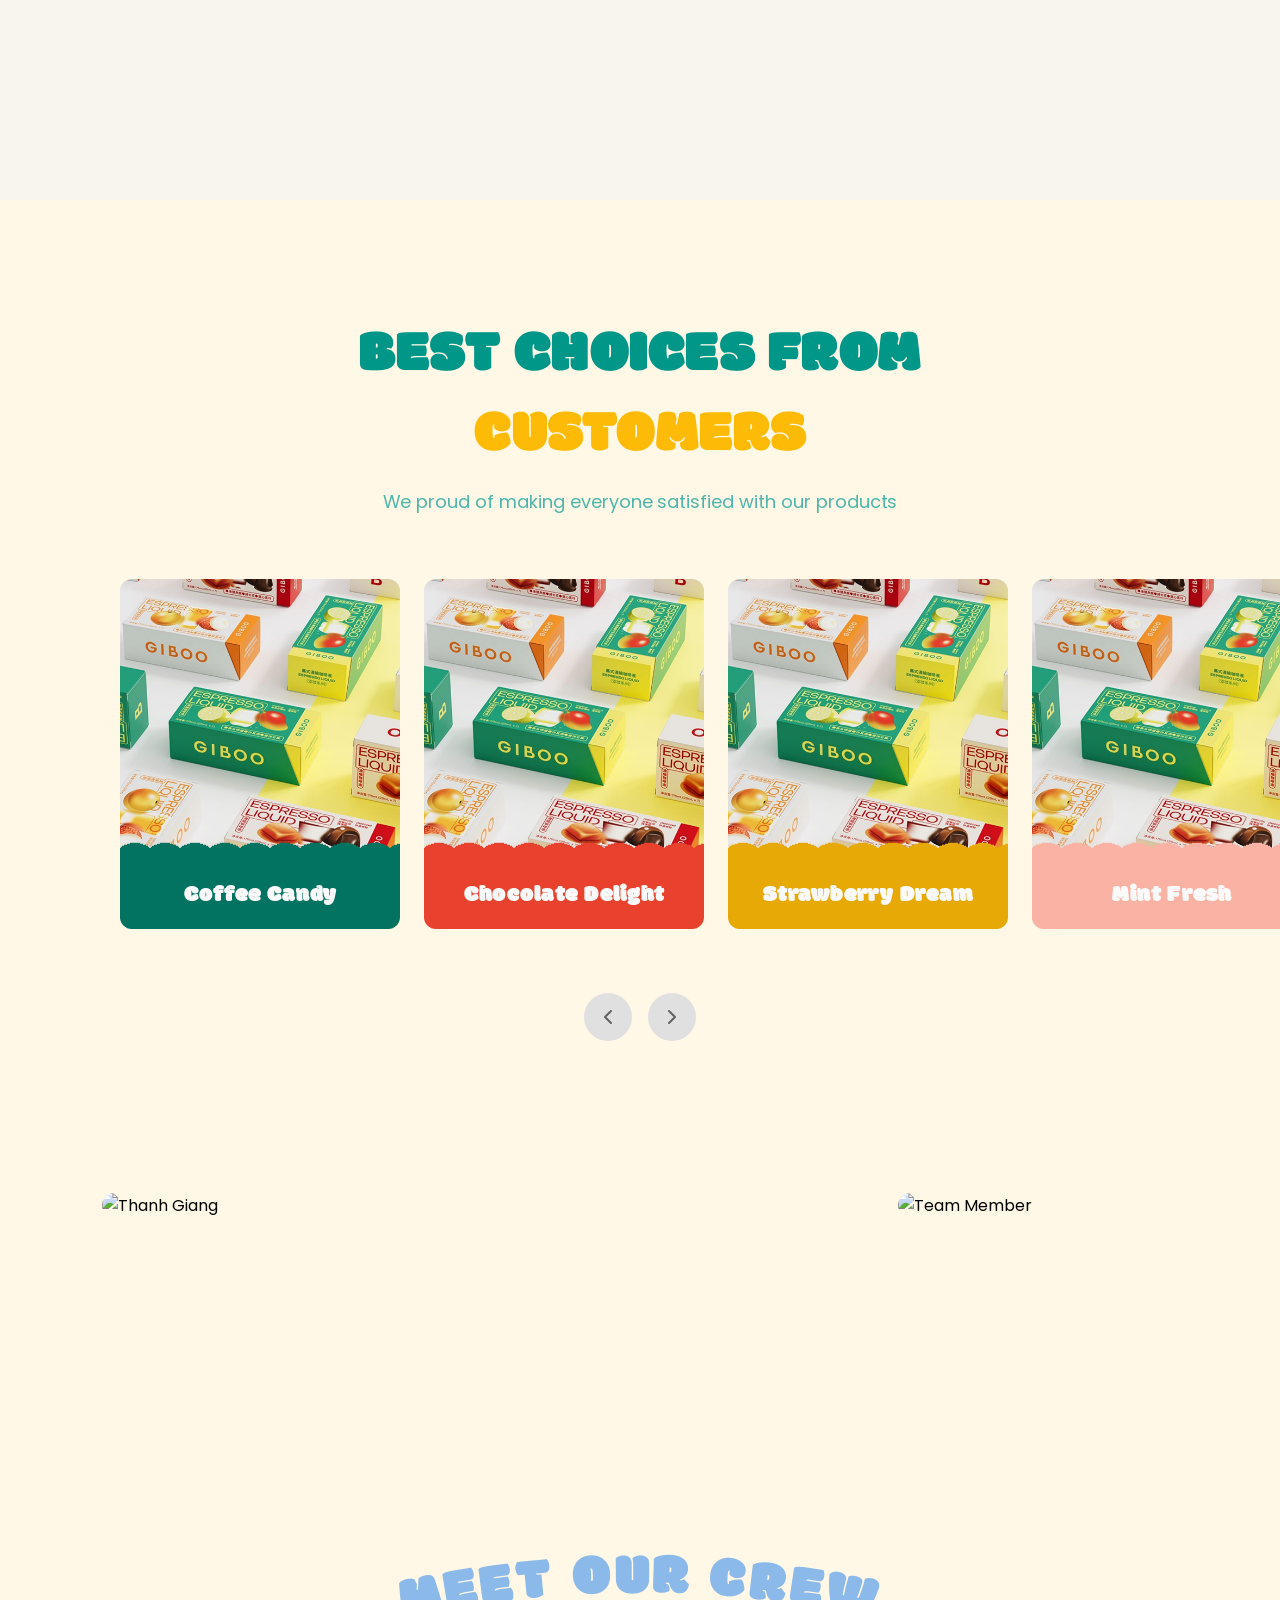
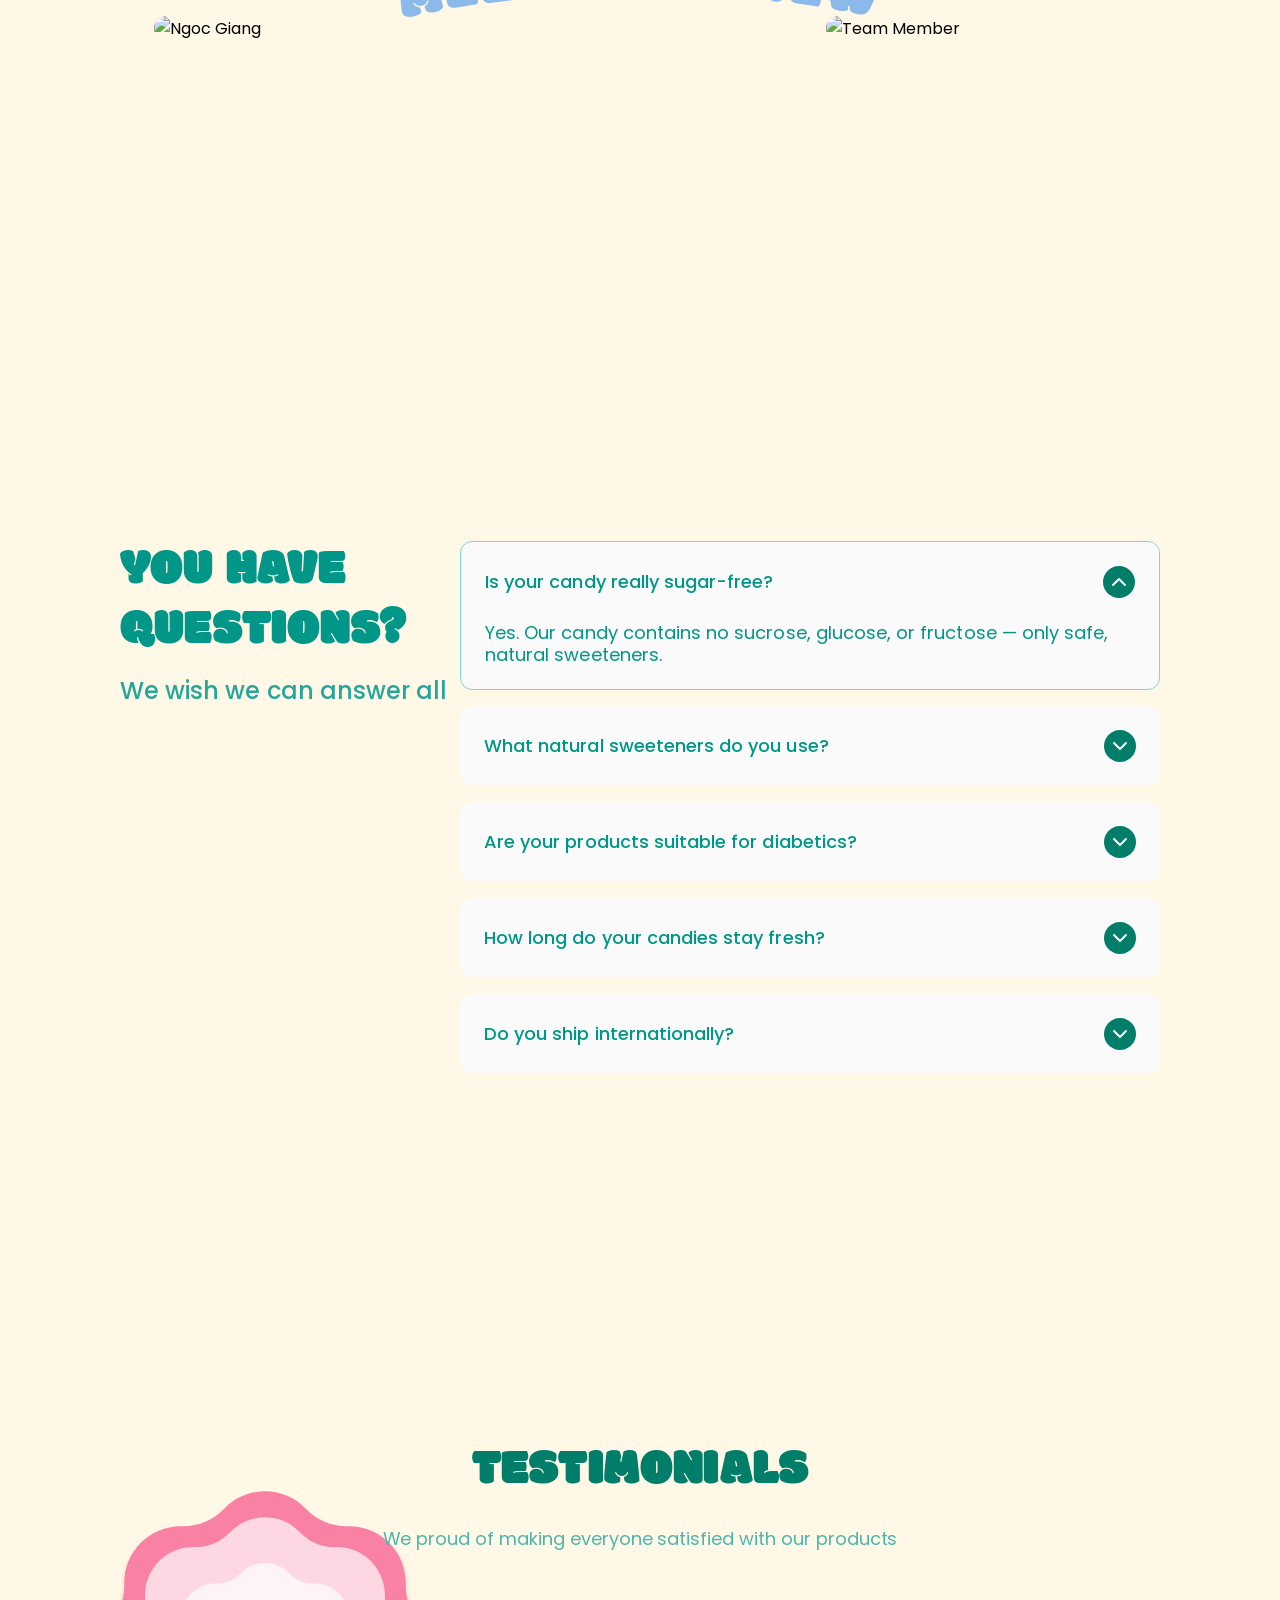
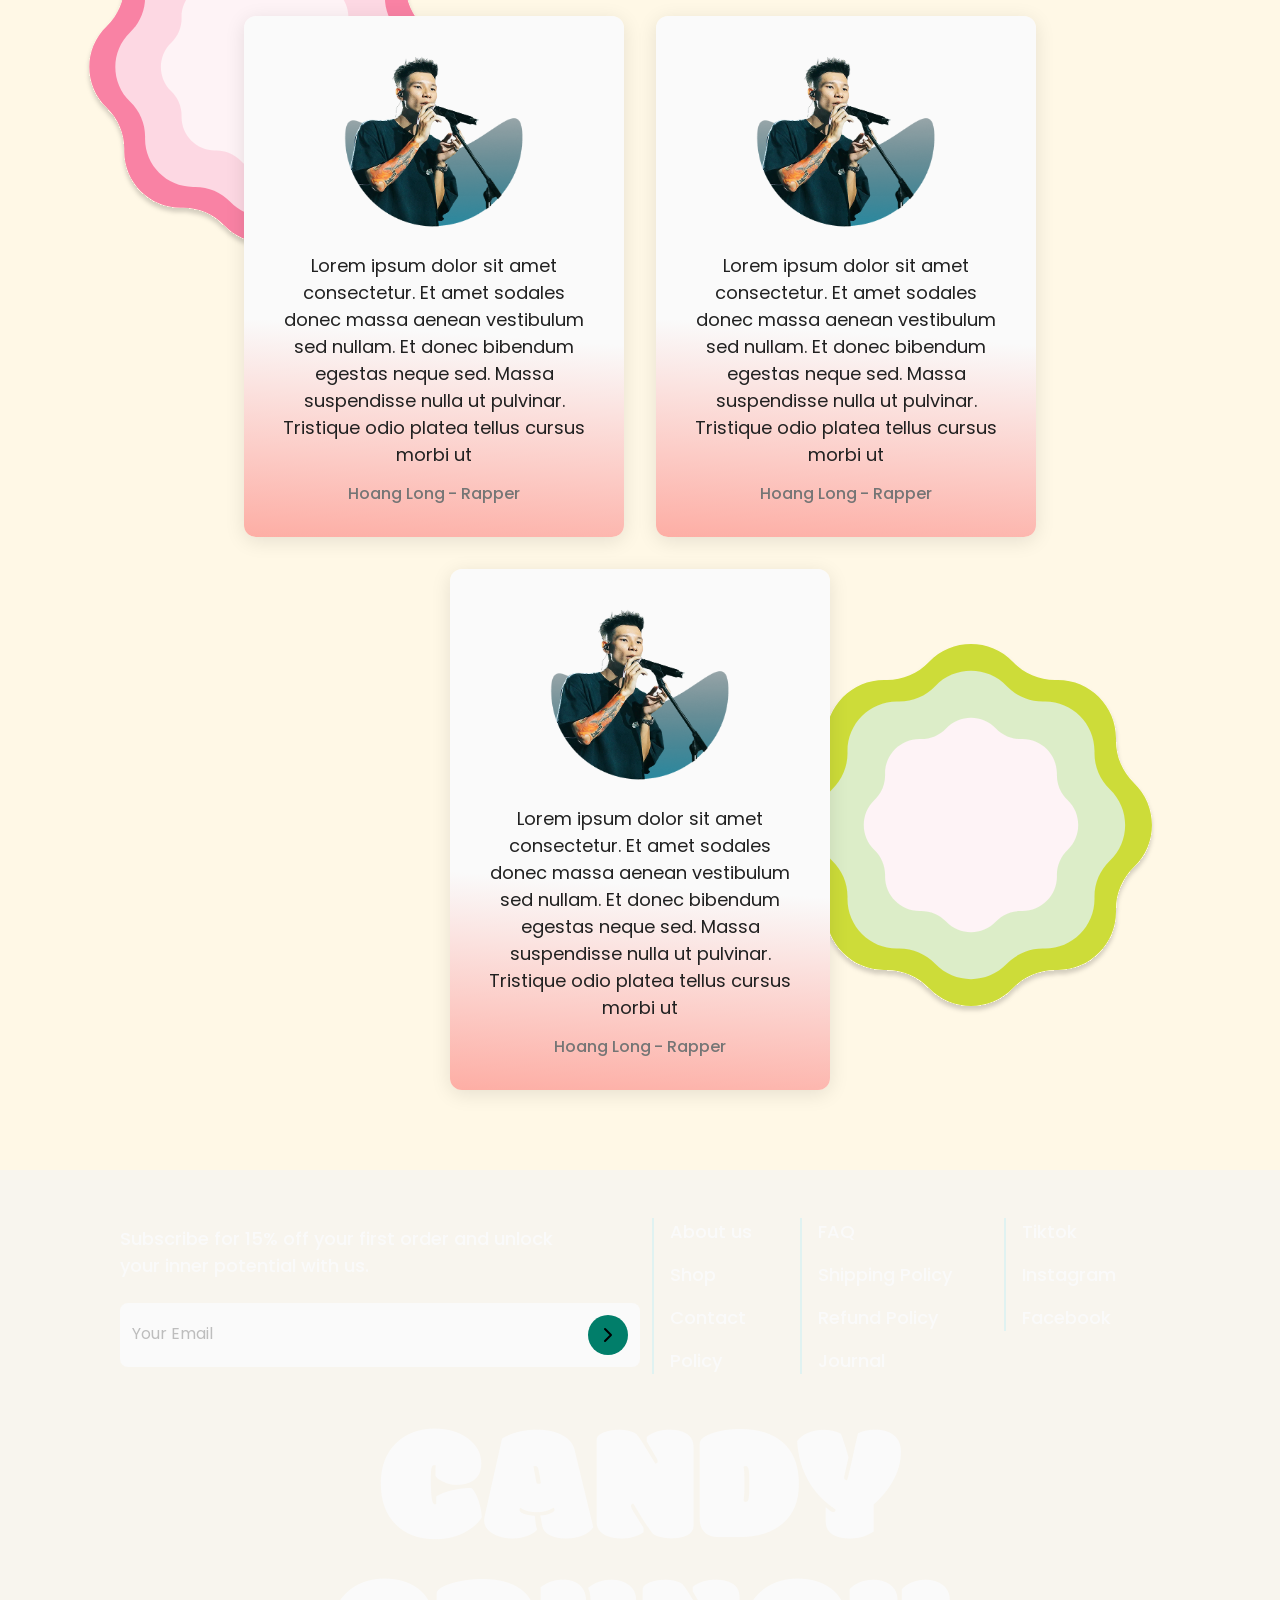
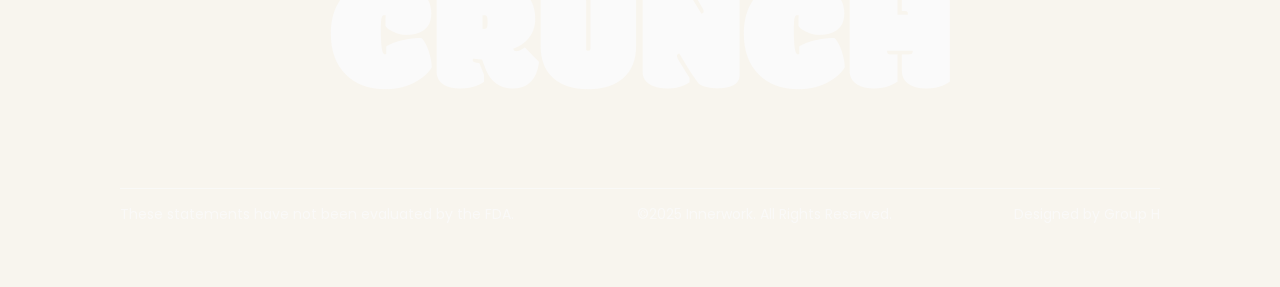
==== commit 9e7428a9: "ok" ====
--- a/index.html
+++ b/index.html
@@ -9,21 +9,21 @@
     <link rel="preconnect" href="https://fonts.gstatic.com" crossorigin>
     <link href="https://fonts.googleapis.com/css2?family=Modak&family=Poppins:ital,wght@0,100;0,200;0,300;0,400;0,500;0,600;0,700;0,800;0,900;1,100;1,200;1,300;1,400;1,500;1,600;1,700;1,800;1,900&family=Quicksand:wght@300..700&display=swap" rel="stylesheet">
     <!-- Preload critical hero images for faster loading -->
-    <link rel="preload" href="/asset/img/hero-thumbnail.svg" as="image" fetchpriority="high">
-    <link rel="preload" href="/asset/img/hero-line1.svg" as="image">
-    <link rel="preload" href="/asset/img/hero-line2.svg" as="image">
-    <link rel="preload" href="/asset/img/hero-line3.svg" as="image">
-    <link rel="preload" href="/asset/img/hero-line4.svg" as="image">
-    <link rel="stylesheet" href="/asset/css/main.css">
-    <link rel="stylesheet" href="/asset/css/index.css">
+    <link rel="preload" href="/views/website/img/hero-thumbnail.svg" as="image" fetchpriority="high">
+    <link rel="preload" href="/views/website/img/hero-line1.webp" as="image">
+    <link rel="preload" href="/views/website/img/hero-line2.webp" as="image">
+    <link rel="preload" href="/views/website/img/hero-line3.webp" as="image">
+    <link rel="preload" href="/views/website/img/hero-line4.webp" as="image">
+    <link rel="stylesheet" href="/views/website/css/main.css">
+    <link rel="stylesheet" href="/views/website/css/index.css">
 </head>
 <body id="top">
-    <!-- Navigation -->
+    <!-- Navigation-->
     <nav>
         <div class="nav-container">
             <div class="logo">
                 <a href="#top" class="logo-link">
-                    <img src="/asset/img/logo.svg" alt="Candy Crunch logo">
+                    <img src="/views/website/img/logo.svg" alt="Candy Crunch logo">
                 </a>
             </div>
             
@@ -31,7 +31,7 @@
                 <ul class="menu">
                     <li><a href="#" class="nav-link active">Homepage</a></li>
                     <li><a href="#" class="nav-link">About us</a></li>
-                    <li><a href="#" class="nav-link">Shop <img src="/asset/img/Icon _ Drop down.svg" alt="dropdown"></a></li>
+                    <li><a href="#" class="nav-link">Shop <img src="/views/website/img/Icon _ Drop down.svg" alt="dropdown"></a></li>
                     <li><a href="#" class="nav-link">Checkout</a></li>
                     <li><a href="#" class="nav-link">Contact</a></li>
                     <li><a href="#" class="nav-link">Policy</a></li>
@@ -47,24 +47,29 @@
     <!-- End Navigation -->
 
     <!-- Hero Section -->
+
+    
     <section class="hero">
+        <!-- Snowflakes Container -->
+        <div class="snowflakes-container" aria-hidden="true"></div>
+        
         <div class="hero-content">
             <div class="hero-main">
                 <div class="hero-heading">
                     <div class="hero-line">
                         <h1 class="hero-text hero-text-pink">CHRISTMAS</h1>
-                        <img src="/asset/img/hero-line1.svg" alt="badge" class="hero-badge" loading="eager" width="48" height="48">
+                        <img src="/views/website/img/hero-line1.webp" alt="badge" class="hero-badge" loading="eager" width="48" height="48">
                     </div>
                     <div class="hero-line">
-                        <img src="/asset/img/hero-line2.svg" alt="badge" class="hero-badge" loading="eager" width="48" height="48">
+                        <img src="/views/website/img/hero-line2.webp" alt="badge" class="hero-badge" loading="eager" width="48" height="48">
                         <h1 class="hero-text hero-text-teal">IS</h1>
-                        <img src="/asset/img/hero-line2.svg" alt="badge" class="hero-badge" loading="eager" width="48" height="48">
+                        <img src="/views/website/img/hero-line2.webp" alt="badge" class="hero-badge" loading="eager" width="48" height="48">
                         <h1 class="hero-text hero-text-teal">COMING</h1>
-                        <img src="/asset/img/hero-line3.svg" alt="badge" class="hero-badge" loading="eager" width="48" height="48">
+                        <img src="/views/website/img/hero-line3.webp" alt="badge" class="hero-badge" loading="eager" width="48" height="48">
                     </div>
                     <div class="hero-line">
                         <h1 class="hero-text hero-text-orange">All THE WAYS</h1>
-                        <img src="/asset/img/hero-line4.svg" alt="badge" class="hero-badge" loading="eager" width="48" height="48">
+                        <img src="/views/website/img/hero-line4.webp" alt="badge" class="hero-badge" loading="eager" width="48" height="48">
                     </div>
                 </div>
                 
@@ -78,9 +83,20 @@
         </div>
         
         <div class="hero-image">
-            <img src="/asset/img/hero-thumbnails.webp" alt="Ice cream bowls" loading="eager" fetchpriority="high" width="527" height="527">
+            <img src="/views/website/img/hero-thumbnails.webp" alt="Ice cream bowls" loading="eager" fetchpriority="high" width="527" height="527">
         </div>
     </section>
+    
+    <!-- Scroll Indicator -->
+    <div class="scroll-indicator" id="scrollIndicator">
+        <div class="scroll-text">Scroll</div>
+        <div class="scroll-arrow">
+            <svg width="24" height="24" viewBox="0 0 24 24" fill="none">
+                <path d="M12 5V19M12 19L5 12M12 19L19 12" stroke="currentColor" stroke-width="2" stroke-linecap="round" stroke-linejoin="round"/>
+            </svg>
+        </div>
+    </div>
+    <!-- End Scroll Indicator -->
     
     <!-- End Hero Section -->
 
@@ -95,22 +111,33 @@
         <h3 class="values-main-text-2 values-text-state-2">ALSO IN FEAR</h3>
         
         <!-- Intro Images State 1 (intro1-6) -->
-        <img src="/asset/img/intro1.svg" alt="Candy lover" class="values-img values-img-state-1 values-img-1">
-        <img src="/asset/img/intro2.svg" alt="Candy lover" class="values-img values-img-state-1 values-img-2">
-        <img src="/asset/img/intro3.svg" alt="Candy lover" class="values-img values-img-state-1 values-img-3">
-        <img src="/asset/img/intro4.svg" alt="Candy lover" class="values-img values-img-state-1 values-img-4">
-        <img src="/asset/img/intro5.svg" alt="Candy lover" class="values-img values-img-state-1 values-img-5">
-        <img src="/asset/img/intro6.svg" alt="Candy lover" class="values-img values-img-state-1 values-img-6">
+        <img src="/views/website/img/intro1.svg" alt="Candy lover" class="values-img values-img-state-1 values-img-1">
+        <img src="/views/website/img/intro2.svg" alt="Candy lover" class="values-img values-img-state-1 values-img-2">
+        <img src="/views/website/img/intro3.svg" alt="Candy lover" class="values-img values-img-state-1 values-img-3">
+        <img src="/views/website/img/intro4.svg" alt="Candy lover" class="values-img values-img-state-1 values-img-4">
+        <img src="/views/website/img/intro5.svg" alt="Candy lover" class="values-img values-img-state-1 values-img-5">
+        <img src="/views/website/img/intro6.svg" alt="Candy lover" class="values-img values-img-state-1 values-img-6">
         
         <!-- Intro Images State 2 (intro7-12) -->
-        <img src="/asset/img/intro7.svg" alt="Health concern" class="values-img values-img-state-2 values-img-1">
-        <img src="/asset/img/intro8.svg" alt="Health concern" class="values-img values-img-state-2 values-img-2">
-        <img src="/asset/img/intro9.svg" alt="Health concern" class="values-img values-img-state-2 values-img-3">
-        <img src="/asset/img/intro10.svg" alt="Health concern" class="values-img values-img-state-2 values-img-4">
-        <img src="/asset/img/intro11.svg" alt="Health concern" class="values-img values-img-state-2 values-img-5">
-        <img src="/asset/img/intro12.svg" alt="Health concern" class="values-img values-img-state-2 values-img-6">
+        <img src="/views/website/img/intro7.svg" alt="Health concern" class="values-img values-img-state-2 values-img-1">
+        <img src="/views/website/img/intro8.svg" alt="Health concern" class="values-img values-img-state-2 values-img-2">
+        <img src="/views/website/img/intro9.svg" alt="Health concern" class="values-img values-img-state-2 values-img-3">
+        <img src="/views/website/img/intro10.svg" alt="Health concern" class="values-img values-img-state-2 values-img-4">
+        <img src="/views/website/img/intro11.svg" alt="Health concern" class="values-img values-img-state-2 values-img-5">
+        <img src="/views/website/img/intro12.svg" alt="Health concern" class="values-img values-img-state-2 values-img-6">
     </section>
     <!-- End Values Section -->
+
+    <!-- Scroll Indicator -->
+    <div class="scroll-indicator scroll-indicator-keep" id="keepScrollingIndicator">
+        <div class="scroll-text">Scroll</div>
+        <div class="scroll-arrow">
+            <svg width="24" height="24" viewBox="0 0 24 24" fill="none">
+                <path d="M12 5V19M12 19L5 12M12 19L19 12" stroke="currentColor" stroke-width="2" stroke-linecap="round" stroke-linejoin="round"/>
+            </svg>
+        </div>
+    </div>
+    <!-- End Scroll Indicator -->
 
     <!-- Joy Section -->
     <section class="joy">
@@ -138,19 +165,22 @@
                     <span class="joy-stat-label">Artifactual</span>
                 </div>
             </div>
+            
+            <button class="btn-primary-large">Go to shop</button>
         </div>
         
         <div class="joy-products">
             <div class="joy-products-col">
-                <img src="/asset/img/pl1.svg" alt="Product" class="joy-product-img">
-                <img src="/asset/img/pl2.svg" alt="Product" class="joy-product-img">
+                <img src="/views/website/img/pl1.svg" alt="Product" class="joy-product-img">
+                <img src="/views/website/img/pl2.svg" alt="Product" class="joy-product-img">
             </div>
             <div class="joy-products-col">
-                <img src="/asset/img/pr1.svg" alt="Product" class="joy-product-img">
-                <img src="/asset/img/pr2.svg" alt="Product" class="joy-product-img">
+                <img src="/views/website/img/pr1.svg" alt="Product" class="joy-product-img">
+                <img src="/views/website/img/pr2.svg" alt="Product" class="joy-product-img">
             </div>
         </div>
     </section>
+    
     <!-- End Joy Section -->
 
     <!-- Featured Products Section -->
@@ -410,19 +440,46 @@
         <!-- Gallery Images - Scroll with parallax -->
         <div class="gallery-scroll">
             <div class="gallery-column gallery-left">
-                <img src="/asset/img/Rectangle 34.png" alt="Gallery image" class="gallery-item">
-                <img src="/asset/img/Rectangle 35.png" alt="Gallery image" class="gallery-item">
-                <img src="/asset/img/Rectangle 36.png" alt="Gallery image" class="gallery-item">
+                <div class="crew-member crew-member-1">
+                    <img src="/views/website/img/ot-thanhgiang.png" alt="Thanh Giang" class="gallery-item">
+                    <div class="crew-name">THANH GIANG</div>
+                </div>
+                <div class="crew-member crew-member-2">
+                    <img src="/views/website/img/ot-giang.png" alt="Ngoc Giang" class="gallery-item">
+                    <div class="crew-name">NGOC GIANG</div>
+                </div>
             </div>
             <div class="gallery-column gallery-center">
-                <img src="/asset/img/Rectangle 39.png" alt="Gallery image" class="gallery-item">
-                <img src="/asset/img/Rectangle 39.png" alt="Gallery image" class="gallery-item">
+                <img src="/views/website/img/logo.svg" alt="Candy Crunch Logo" class="crew-logo">
             </div>
             <div class="gallery-column gallery-right">
-                <img src="/asset/img/Rectangle 34.png" alt="Gallery image" class="gallery-item">
-                <img src="/asset/img/Rectangle 36.png" alt="Gallery image" class="gallery-item">
-                <img src="/asset/img/Rectangle 35.png" alt="Gallery image" class="gallery-item">
-            </div>
+                <div class="crew-member crew-member-3">
+                    <img src="/views/website/img/ot-mananh.png" alt="Team Member" class="gallery-item">
+                    <div class="crew-name">MAN ANH</div>
+                </div>
+                <div class="crew-member crew-member-4">
+                    <img src="/views/website/img/ot-longvo.png" alt="Team Member" class="gallery-item">
+                    <div class="crew-name">LONG VO</div>
+                </div>
+            </div>
+        </div>
+        
+        <!-- Community Images - Appear during "A COMMUNITY" phase -->
+        <div class="community-gallery">
+            <img src="/views/website/img/community_1.png" alt="Community" class="community-img community-img-1">
+            <img src="/views/website/img/community_2.png" alt="Community" class="community-img community-img-2">
+            <img src="/views/website/img/community_3.png" alt="Community" class="community-img community-img-3">
+            <img src="/views/website/img/community_4.png" alt="Community" class="community-img community-img-4">
+            <img src="/views/website/img/community_5.png" alt="Community" class="community-img community-img-5">
+        </div>
+        
+        <!-- Delight Images - Flip in during "A DELIGHT" phase -->
+        <div class="delight-gallery">
+            <img src="/views/website/img/community_3.png" alt="Delight" class="delight-img delight-img-1">
+            <img src="/views/website/img/community_5.png" alt="Delight" class="delight-img delight-img-2">
+            <img src="/views/website/img/community_2.png" alt="Delight" class="delight-img delight-img-3">
+            <img src="/views/website/img/community_1.png" alt="Delight" class="delight-img delight-img-4">
+            <img src="/views/website/img/community_4.png" alt="Delight" class="delight-img delight-img-5">
         </div>
         
         <!-- Arc Wheel: Rotating container with 3 arc phrases positioned at 0°, 120°, 240° -->
@@ -433,16 +490,10 @@
                     <svg viewBox="0 0 1200 600" xmlns="http://www.w3.org/2000/svg" preserveAspectRatio="xMidYMid meet">
                         <defs>
                             <path id="arc1-line1" d="M 100,400 A 600,600 0 0 1 1100,400" fill="none"/>
-                            <path id="arc1-line2" d="M 100,432 A 600,600 0 0 1 1100,432" fill="none"/>
                         </defs>
                         <text>
                             <textPath href="#arc1-line1" startOffset="50%" text-anchor="middle">
-                                OUR PRODUCTION IS
-                            </textPath>
-                        </text>
-                        <text>
-                            <textPath href="#arc1-line2" startOffset="50%" text-anchor="middle">
-                                ECO-FRIENDLY
+                                MEET OUR CREW
                             </textPath>
                         </text>
                     </svg>
@@ -457,12 +508,12 @@
                         </defs>
                         <text>
                             <textPath href="#arc2-line1" startOffset="50%" text-anchor="middle">
-                                EVERY CUP IS MADE FROM
+                                A COMMUNITY 
                             </textPath>
                         </text>
                         <text>
                             <textPath href="#arc2-line2" startOffset="50%" text-anchor="middle">
-                                HIGH-QUALITY THINGS
+                                THAT CHOOSES
                             </textPath>
                         </text>
                     </svg>
@@ -488,10 +539,10 @@
                     </svg>
                 </div>
             </div>
-        </div>
-
-        <!-- Center Button -->
-        <a href="#" class="arc-button">About Us</a>
+            
+            <!-- Call-to-Action Button -->
+            <button class="arc-button btn-primary-large">Join the Community</button>
+        </div>
     </section>
     <!-- End Arc Section -->
 
@@ -586,8 +637,8 @@
     <!-- Testimonials Section -->
     <section class="testimonials">
         <!-- Decorative Stars -->
-        <img src="/asset/img/star1.svg" alt="Star decoration" class="testimonial-star testimonial-star-1">
-        <img src="/asset/img/star2.svg" alt="Star decoration" class="testimonial-star testimonial-star-2">
+        <img src="/views/website/img/star1.svg" alt="Star decoration" class="testimonial-star testimonial-star-1">
+        <img src="/views/website/img/star2.svg" alt="Star decoration" class="testimonial-star testimonial-star-2">
         
         <!-- Section Header -->
         <div class="testimonials-header">
@@ -599,7 +650,7 @@
         <div class="testimonials-cards">
             <!-- Card 1 -->
             <div class="testimonial-card testimonial-card-1">
-                <img src="/asset/img/testimonial1.png" alt="Customer testimonial" class="testimonial-image">
+                <img src="/views/website/img/testimonial1.png" alt="Customer testimonial" class="testimonial-image">
                 <div class="testimonial-text-container">
                     <p class="testimonial-comment">Lorem ipsum dolor sit amet consectetur. Et amet sodales donec massa aenean vestibulum sed nullam. Et donec bibendum egestas neque sed. Massa suspendisse nulla ut pulvinar. Tristique odio platea tellus cursus morbi ut</p>
                     <p class="testimonial-tag">Hoang Long - Rapper</p>
@@ -608,7 +659,7 @@
             
             <!-- Card 2 -->
             <div class="testimonial-card testimonial-card-2">
-                <img src="/asset/img/testimonial1.png" alt="Customer testimonial" class="testimonial-image">
+                <img src="/views/website/img/testimonial1.png" alt="Customer testimonial" class="testimonial-image">
                 <div class="testimonial-text-container">
                     <p class="testimonial-comment">Lorem ipsum dolor sit amet consectetur. Et amet sodales donec massa aenean vestibulum sed nullam. Et donec bibendum egestas neque sed. Massa suspendisse nulla ut pulvinar. Tristique odio platea tellus cursus morbi ut</p>
                     <p class="testimonial-tag">Hoang Long - Rapper</p>
@@ -617,7 +668,7 @@
             
             <!-- Card 3 -->
             <div class="testimonial-card testimonial-card-3">
-                <img src="/asset/img/testimonial1.png" alt="Customer testimonial" class="testimonial-image">
+                <img src="/views/website/img/testimonial1.png" alt="Customer testimonial" class="testimonial-image">
                 <div class="testimonial-text-container">
                     <p class="testimonial-comment">Lorem ipsum dolor sit amet consectetur. Et amet sodales donec massa aenean vestibulum sed nullam. Et donec bibendum egestas neque sed. Massa suspendisse nulla ut pulvinar. Tristique odio platea tellus cursus morbi ut</p>
                     <p class="testimonial-tag">Hoang Long - Rapper</p>
@@ -627,10 +678,11 @@
     </section>
     <!-- End Testimonials Section -->
 
+
     <!-- Footer -->
     <footer class="footer">
         <video class="footer-video" autoplay loop muted playsinline>
-            <source src="/asset/img/footervideo.mp4" type="video/mp4">
+            <source src="/views/website/img/footervideo.mp4" type="video/mp4">
         </video>
         <div class="footer-overlay"></div>
         <div class="upper">
@@ -643,7 +695,7 @@
                                 <div class="text-title">
                                     <div class="text"><input class="div" placeholder="Your Email" type="email" /></div>
                                 </div>
-                                <div class="button"><img class="solar-arrow-right" src="/asset/img/solar-arrow-right-linear.svg" alt="Subscribe" /></div>
+                                <div class="button"><img class="solar-arrow-right" src="/views/website/img/solar-arrow-right-linear.svg" alt="Subscribe" /></div>
                             </div>
                         </div>
                     </div>
@@ -683,7 +735,7 @@
     <script src="https://cdnjs.cloudflare.com/ajax/libs/gsap/3.12.5/gsap.min.js"></script>
     <script src="https://cdnjs.cloudflare.com/ajax/libs/gsap/3.12.5/ScrollTrigger.min.js"></script>
     
-    <script src="/asset/js/main.js"></script>
-    <script src="/asset/js/index.js"></script>
+    <script src="/views/website/js/main.js"></script>
+    <script src="/views/website/js/index.js"></script>
 </body>
 </html>
--- a/views/website/css/main.css
+++ b/views/website/css/main.css
@@ -0,0 +1,2428 @@
+/* ================================================
+   RESET STYLES - Các reset styles là những styles mặc định cho tất cả các element trong html của trình duyệt. Tốt nhất cứ reset để nó như trang giấy trắng - phạm trưởng
+   ================================================ */
+* {
+  margin: 0;
+  padding: 0;
+  box-sizing: border-box;
+}
+
+/* Hide scrollbar for all browsers */
+html,
+body {
+  overflow-x: hidden !important; /* Hide horizontal scrollbar - force override */
+  -ms-overflow-style: none;  /* IE and Edge */
+  scrollbar-width: none;  /* Firefox */
+  width: 100%;
+  max-width: 100%;
+  font-family: var(--font-primary);
+}
+
+/* Hide scrollbar for Chrome, Safari and Opera */
+html::-webkit-scrollbar,
+body::-webkit-scrollbar {
+  display: none;
+  width: 0;
+  height: 0;
+}
+
+button {
+  border: none;
+  background: none;
+  cursor: pointer;
+  font-family: inherit;
+}
+body{
+   background: var(--body-background, #F8F5EE);
+   font-family: var(--font-primary);
+}
+
+/* Ensure all text elements inherit Poppins font */
+p, span, div, a, li, td, th, label, input, textarea, select, button {
+  font-family: inherit;
+}
+
+/* Headings that don't use Modak should use Poppins */
+h1, h2, h3, h4, h5, h6 {
+  font-family: inherit;
+}
+
+
+/* ================================================
+   GOOGLE FONTS IMPORT
+   Note: Google Fonts are now loaded via <link> tags in index.html
+   for better performance (non-blocking, with preconnect)
+   ================================================ */
+/* ================================================
+   TYPOGRAPHY SYSTEM
+   Based on Figma Design System
+   ================================================ */
+
+:root {
+  /* ========================================
+     1. FONT FAMILIES
+     ======================================== */
+  --font-primary: 'Poppins', -apple-system, BlinkMacSystemFont, 'Segoe UI', sans-serif;
+  --font-heading: 'Modak', cursive;
+
+  /* ========================================
+     2. DESKTOP/TABLET TEXT STYLES
+     Cú pháp của shorthand font: weight size/line-height family
+     ======================================== */
+
+  /* Headings */
+  --heading-1: 400 60px/120% var(--font-heading);
+  --heading-2: 400 50px/120% var(--font-heading);
+  --heading-3: 400 40px/120% var(--font-heading);
+  --heading-4: 400 30px/120% var(--font-heading);
+  --heading-5: 400 24px/120% var(--font-heading);
+
+   /* Body XXX-Large - 30px */
+   --body-xxxlarge-regular: 400 30px/120% var(--font-primary);
+   --body-xxxlarge-medium: 500 30px/120% var(--font-primary);
+   --body-xxxlarge-semibold: 600 30px/120% var(--font-primary);
+   --body-xxxlarge-bold: 700 30px/130% var(--font-primary);
+ 
+   /* Body XX-Large - 24px */
+   --body-xxlarge-regular: 400 24px/120% var(--font-primary);
+   --body-xxlarge-medium: 500 24px/120% var(--font-primary);
+   --body-xxlarge-semibold: 600 24px/120% var(--font-primary);
+   --body-xxlarge-bold: 700 24px/120% var(--font-primary);
+
+  /* Body X-Large - 24px */
+  --body-xlarge-regular: 400 24px/120% var(--font-primary);
+  --body-xlarge-medium: 500 24px/120% var(--font-primary);
+  --body-xlarge-semibold: 600 24px/120% var(--font-primary);
+  --body-xlarge-bold: 700 24px/120% var(--font-primary);
+
+  /* Body Large - 18px */
+  --body-large-regular: 400 18px/27px var(--font-primary);
+  --body-large-medium: 500 18px/27px var(--font-primary);
+  --body-large-semibold: 600 18px/30px var(--font-primary);
+  --body-large-bold: 700 18px/30px var(--font-primary);
+
+  /* Body - 16px */
+  --body-regular: 400 16px/130% var(--font-primary);
+  --body-medium: 500 16px/130% var(--font-primary);
+  --body-semibold: 600 16px/130% var(--font-primary);
+  --body-bold: 700 16px/130% var(--font-primary);
+  --body-underline: 400 16px/130% var(--font-primary);
+  
+  /* Letter spacing for body text */
+  --body-letter-spacing: -0.038px;
+
+  /* Footnote - 14px */
+  --footnote-regular: 400 14px/130% var(--font-primary);
+  --footnote-medium: 500 14px/130% var(--font-primary);
+  --footnote-semibold: 600 14px/130% var(--font-primary);
+  --footnote-bold: 700 14px/130% var(--font-primary);
+
+  /* Caption - 13px */
+  --caption-regular: 400 13px/130% var(--font-primary);
+  --caption-medium: 500 13px/130% var(--font-primary);
+  --caption-semibold: 600 13px/130% var(--font-primary);
+  --caption-bold: 700 13px/130% var(--font-primary);
+
+  /* Small - 12px */
+  --small-regular: 400 12px/133% var(--font-primary);
+  --small-medium: 500 12px/133% var(--font-primary);
+  --small-semibold: 600 12px/133% var(--font-primary);
+  --small-bold: 700 12px/133% var(--font-primary);
+
+
+  /* ========================================
+     3. MOBILE TEXT STYLES (Không sử dụng nhưng cứ để vào biết đâu lại cần)
+     ======================================== */
+  --mobile-heading-1: 600 40px/120% var(--font-heading);
+  --mobile-heading-2: 600 30px/120% var(--font-heading);
+  --mobile-heading-3: 600 28px/121% var(--font-heading);
+  --mobile-heading-4: 600 24px/121% var(--font-heading);
+
+  /* ========================================
+     4. SPACING SYSTEM
+     Base: 4px (Bội số của 4) nhưng hãy ưu tiên sử dụng bội số của 8: 8,16,24,.., chỉ những khi nào túng lắm mới hãy dùng 4)
+     Đặt tên theo giá trị px
+     ======================================== */
+  --spacing-4: 4px;
+  --spacing-8: 8px;
+  --spacing-12: 12px;
+  --spacing-16: 16px;
+  --spacing-20: 20px;
+  --spacing-24: 24px;
+  --spacing-28: 28px;
+  --spacing-32: 32px;
+  --spacing-36: 36px;
+  --spacing-40: 40px;
+  --spacing-44: 44px;
+  --spacing-48: 48px;
+  --spacing-52: 52px;
+  --spacing-56: 56px;
+  --spacing-60: 60px;
+  --spacing-64: 64px;
+  --spacing-68: 68px;
+  --spacing-72: 72px;
+  --spacing-76: 76px;
+  --spacing-80: 80px;
+  --spacing-84: 84px;
+  --spacing-88: 88px;
+  --spacing-92: 92px;
+  --spacing-96: 96px;
+  --spacing-104: 104px;
+  --spacing-112: 112px;
+  --spacing-120: 120px;
+  --spacing-128: 128px;
+
+  --border-radius-12: var(--spacing-12);
+
+  /* ========================================
+     5. COLOR SYSTEM
+   Hệ thống màu sắc dựa trên Variables của Figma. Trong Figma có thay đổi gì thì vào đây thay đổi phát là xong.
+     ======================================== */
+
+  /* Yellow */
+  --yellow-50: #FFF8E6;
+  --yellow-100: #FEEAB2;
+  --yellow-200: #FEDF8C;
+  --yellow-300: #FED158;
+  --yellow-400: #FDC838;
+  --yellow-500: #FDBA06;
+  --yellow-600: #E6A905;
+  --yellow-700: #B48404;
+  --yellow-800: #8B6603;
+  --yellow-900: #6A4E03;
+
+  /* Teal */
+  --teal-50: #E0F2F1;
+  --teal-100: #B2DFDB;
+  --teal-200: #80CBC4;
+  --teal-300: #4DB6AC;
+  --teal-400: #26A69A;
+  --teal-500: #009688;
+  --teal-600: #00897B;
+  --teal-700: #00796B;
+  --teal-800: #00695C;
+  --teal-900: #004D40;
+
+  /* Red */
+  --red-50: #FFEDEB;
+  --red-100: #FFC7C0;
+  --red-200: #FFABA2;
+  --red-300: #FF8577;
+  --red-400: #FF6D5D;
+  --red-500: #FF4934;
+  --red-600: #E8422F;
+  --red-700: #B53425;
+  --red-800: #8C281D;
+  --red-900: #6B1F16;
+
+  /* Purple */
+  --purple-50: #F3E5F5;
+  --purple-100: #E1BEE7;
+  --purple-200: #CE93D8;
+  --purple-300: #BA68C8;
+  --purple-400: #AB47BC;
+  --purple-500: #9C27B0;
+  --purple-600: #8E24AA;
+  --purple-700: #7B1FA2;
+  --purple-800: #6A1B9A;
+  --purple-900: #4A148C;
+
+  /* Pink */
+  --pink-50: #FEF3F6;
+  --pink-100: #FDD8E3;
+  --pink-200: #FCC6D5;
+  --pink-300: #FBABC2;
+  --pink-400: #FA9BB6;
+  --pink-500: #F9B2A4;
+  --pink-600: #E37695;
+  --pink-700: #B15C74;
+  --pink-800: #89485A;
+  --pink-900: #693745;
+
+  /* Orange */
+  --orange-50: #FEF3EE;
+  --orange-100: #FDE7DC;
+  --orange-200: #FBD0B9;
+  --orange-300: #FABB97;
+  --orange-400: #F8A174;
+  --orange-500: #F68951;
+  --orange-600: #CD7244;
+  --orange-700: #A45B36;
+  --orange-800: #7B4529;
+  --orange-900: #522E1B;
+
+  /* Lime */
+  --lime-50: #F9FBE7;
+  --lime-100: #F0F4C3;
+  --lime-200: #E6EE9C;
+  --lime-300: #DCE775;
+  --lime-400: #D4E157;
+  --lime-500: #CDDC39;
+  --lime-600: #C0CA33;
+  --lime-700: #AFB42B;
+  --lime-800: #9E9D24;
+  --lime-900: #827717;
+
+  /* Light Green */
+  --light-green-50: #F1F8E9;
+  --light-green-100: #DCEDC8;
+  --light-green-200: #C5E1A5;
+  --light-green-300: #AED581;
+  --light-green-400: #9BC34A;
+  --light-green-500: #8BC34A;
+  --light-green-600: #7CB342;
+  --light-green-700: #689F38;
+  --light-green-800: #558B2F;
+  --light-green-900: #33691E;
+
+  /* Light Blue */
+  --light-blue-50: #F3F8FD;
+  --light-blue-100: #DBE9F8;
+  --light-blue-200: #C9DDF5;
+  --light-blue-300: #B1D0F1;
+  --light-blue-400: #A1C7EE;
+  --light-blue-500: #8AB9EA;
+  --light-blue-600: #7EA8D5;
+  --light-blue-700: #6283A6;
+  --light-blue-800: #4C6681;
+  --light-blue-900: #3A4E62;
+
+  /* Gray */
+  --gray-50: #FAFAFA;
+  --gray-100: #F5F5F5;
+  --gray-200: #EEEEEE;
+  --gray-300: #E0E0E0;
+  --gray-400: #BDBDBD;
+  --gray-500: #9E9E9E;
+  --gray-600: #757575;
+  --gray-700: #616161;
+  --gray-800: #424242;
+  --gray-900: #212121;
+
+  /* Green */
+  --green-50: #E6F2F0;
+  --green-100: #80D7D1;
+  --green-200: #8AC4BA;
+  --green-300: #55A99B;
+  --green-400: #349888;
+  --green-500: #017E6A;
+  --green-600: #017360;
+  --green-700: #01594B;
+  --green-800: #01453A;
+  --green-900: #00352D;
+
+  /* Blue */
+  --blue-50: #E3F2FD;
+  --blue-100: #BBDEFB;
+  --blue-200: #90CAF9;
+  --blue-300: #64B5F6;
+  --blue-400: #42A5F5;
+  --blue-500: #2196F3;
+  --blue-600: #1E88E5;
+  --blue-700: #0057B2;
+  --blue-800: #1565C0;
+  --blue-900: #0D47A1;
+
+  /* Amber */
+  --amber-50: #FFF8E1;
+  --amber-100: #FFECB3;
+  --amber-200: #FFE082;
+  --amber-300: #FFD54F;
+  --amber-400: #FFCA28;
+  --amber-500: #FFC107;
+  --amber-600: #FFB300;
+  --amber-700: #FFA000;
+  --amber-800: #FF8F00;
+  --amber-900: #FF6F00;
+
+  /* Beige */
+  --beige-50: #FFFEFD;
+  --beige-100: #FDFCFA;
+  --beige-200: #FCFAF7;
+  --beige-300: #FAF8F4;
+  --beige-400: #F9F7F1;
+  --beige-500: #F8F5EE;
+  --beige-600: #E2DFD9;
+  --beige-700: #B0AEA9;
+  --beige-800: #888783;
+  --beige-900: #686764;
+
+
+  /* ========================================
+     6. COMPONENT COLOR SYSTEM
+     Tất cả các component style và layout - có gì thay đổi trong Figma thì update ở đây
+     ======================================== */
+
+  /* ===== TEXT COLORS ===== */
+  --text-black: var(--gray-900);
+  --text-white: var(--gray-50);
+  --text-subtitle: var(--gray-700);
+  --text-disabled: var(--gray-500);
+
+  /* ===== EFFECT STYLES - RING EFFECTS ===== */
+  --focus-ring: 0 0 3px var(--spacing-3) var(--blue-800);
+  --invalid-ring: 0 0 4px var(--spacing-3) var(--red-400);
+
+  /* ===== INPUT/FORM COMPONENTS ===== */
+  
+  /* Input Borders */
+  --input-border-default: var(--gray-300);
+  --input-border-hover: var(--gray-400);
+  --input-border-focus: var(--blue-800);
+  --input-border-error: var(--red-500);
+  --input-border-disabled: var(--gray-200);
+  
+  /* Input Backgrounds */
+  --input-background-default: var(--gray-50);
+  --input-background-disabled: var(--gray-200);
+  
+  /* Input Text Colors */
+  --input-text-default: var(--text-black);
+  --input-text-placeholder: var(--gray-400);
+  --input-text-disabled: var(--text-disabled);
+  
+  /* Input Icon Colors */
+  --dropdown-arrow-color: var(--gray-600);
+  --radio-checked-color: var(--green-500);
+
+  /* ===== ALERT COMPONENTS ===== */
+  
+  /* Alert Colors */
+  --alert-success-border: var(--green-500);
+  --alert-success-bg: var(--green-50);
+  --alert-success-text: var(--green-700);
+  
+  --alert-error-border: var(--red-500);
+  --alert-error-bg: var(--red-50);
+  --alert-error-text: var(--red-700);
+  
+  --alert-warning-border: var(--amber-500);
+  --alert-warning-bg: var(--amber-50);
+  --alert-warning-text: var(--amber-800);
+  
+  --alert-info-border: var(--blue-700);
+  --alert-info-bg: var(--blue-50);
+  --alert-info-text: var(--blue-800);
+
+  /*=============================
+    PRIMARY COMPONENTS
+   =============================*/
+
+
+  /* Primary button*/
+  --primary-button-default-background: var(--green-500);
+  --primary-button-hover-background: var(--green-600);
+  --primary-button-pressed-border: var(--green-700);
+  --primary-button-outline-text: var(--green-500);
+  --primary-button-outline-background: var(--green-50);
+  --primary-button-outline-hovered-background: var(--green-100);
+  --primary-button-outline-pressed-background: var(--green-200);
+
+  /* Secondary button*/
+  --secondary-button-default-background: var(--gray-600);
+  --secondary-button-hover-background: var(--gray-700);
+  --secondary-button-pressed-border: var(--gray-800);
+  --secondary-button-outline-text: var(--text-black);
+  --secondary-button-outline-background: var(--gray-50);
+  --secondary-button-outline-hovered-background: var(--gray-100);
+  --secondary-button-outline-pressed-background: var(--gray-200);
+
+  /* Error button*/
+  --error-button-default-background: var(--red-500);
+  --error-button-hover-background: var(--red-600);
+  --error-button-pressed-border: var(--red-700);
+  --error-button-outline-text: var(--red-500);
+  --error-button-outline-background: var(--red-50);
+  --error-button-outline-hovered-background: var(--red-100);
+  --error-button-outline-pressed-background: var(--red-200);
+
+  /*=============================
+    NAVIGATION COMPONENTS
+   =============================*/
+  
+  /* Navigation Colors */
+  --nav-background: var(--beige-500);
+  --nav-container-border-radius: var(--border-radius-12);
+  --nav-menu-wrapper-bg: #FFF;
+  --nav-text-default: var(--gray-600);
+  --nav-text-hover: var(--green-500);
+  --nav-link-active-bg: var(--green-500);
+  --nav-link-active-text: var(--text-white);
+  
+  /* Auth Button Colors */
+  --btn-login-bg: var(--orange-500);
+  --btn-login-text: var(--text-white);
+  --btn-login-hover: var(--orange-600);
+  --btn-signup-border: var(--orange-500);
+  --btn-signup-text: var(--orange-500);
+  --btn-signup-hover-bg: var(--orange-50);
+  
+  /* Navigation Spacing */
+  --nav-height: 80px;
+  --nav-padding-x: var(--spacing-64);
+  --nav-padding-y: var(--spacing-16);
+  --nav-menu-wrapper-padding: var(--spacing-8);
+  --nav-menu-gap: var(--spacing-16);
+  --nav-link-padding: var(--spacing-8) var(--spacing-12);
+  --nav-link-gap: var(--spacing-4);
+  --nav-link-border-radius: 16px;
+  --nav-menu-wrapper-border-radius: 999px;
+  --btn-auth-padding: var(--spacing-8) var(--spacing-16);
+  
+  /* Navigation Effects */
+  --nav-shadow: 0 2px 8px rgba(0, 0, 0, 0.08);
+}
+
+/* ================================================
+   PRIMARY BUTTON COMPONENT
+   
+   - .btn-primary-large (18px medium)
+   - .btn-primary-medium (16px medium)
+   - .btn-primary-small (14px medium)
+   - .btn-primary-outline-large (18px medium)
+   - .btn-primary-outline-medium (16px medium)
+   - .btn-primary-outline-small (14px medium)
+   ================================================ */
+
+/* Primary Button - Large (18px) */
+.btn-primary-large {
+  display: inline-flex;
+  gap: var(--spacing-8);
+  background: var(--primary-button-default-background);
+  padding: var(--spacing-8) var(--spacing-16);
+  align-items: center;
+  border-radius: var(--border-radius-12);
+  color: var(--text-white);
+  font: var(--body-large-medium);
+  transition: all 0.3s ease;
+  border: none;
+}
+
+/* Primary Button - Medium (16px) */
+.btn-primary-medium {
+  display: inline-flex;
+  gap: var(--spacing-8);
+  background: var(--primary-button-default-background);
+  padding: var(--spacing-8) var(--spacing-16);
+  align-items: center;
+  border-radius: var(--border-radius-12);
+  color: var(--text-white);
+  font: var(--body-medium);
+  transition: all 0.3s ease;
+  border: none;
+}
+
+/* Primary Button - Small (14px) */
+.btn-primary-small {
+  display: inline-flex;
+  gap: var(--spacing-8);
+  background: var(--primary-button-default-background);
+  padding: var(--spacing-8) var(--spacing-16);
+  align-items: center;
+  border-radius: var(--border-radius-12);
+  color: var(--text-white);
+  font: var(--footnote-medium);
+  transition: all 0.3s ease;
+  border: none;
+}
+
+/* Primary Button - Hover State (All Sizes) */
+.btn-primary-large:hover,
+.btn-primary-medium:hover,
+.btn-primary-small:hover {
+  background: var(--primary-button-hover-background);
+}
+
+/* Primary Button - Active State (All Sizes) */
+.btn-primary-large:active,
+.btn-primary-medium:active,
+.btn-primary-small:active {
+  border: 1px solid var(--primary-button-pressed-border);
+  background: var(--primary-button-hover-background);
+}
+
+/* Outline Primary Button - Large (18px) */
+.btn-primary-outline-large {
+  display: inline-flex;
+  gap: var(--spacing-8);
+  background: var(--primary-button-outline-background);
+  padding: var(--spacing-8) var(--spacing-16);
+  align-items: center;
+  border-radius: var(--border-radius-12);
+  color: var(--primary-button-outline-text);
+  font: var(--body-large-medium);
+  transition: all 0.3s ease;
+  border: 1px solid var(--primary-button-outline-text);
+}
+
+/* Outline Primary Button - Medium (16px) */
+.btn-primary-outline-medium {
+  display: inline-flex;
+  gap: var(--spacing-8);
+  background: var(--primary-button-outline-background);
+  padding: var(--spacing-8) var(--spacing-16);
+  align-items: center;
+  border-radius: var(--border-radius-12);
+  color: var(--primary-button-outline-text);
+  font: var(--body-medium);
+  transition: all 0.3s ease;
+  border: 1px solid var(--primary-button-outline-text);
+}
+
+/* Outline Primary Button - Small (14px) */
+.btn-primary-outline-small {
+  display: inline-flex;
+  gap: var(--spacing-8);
+  background: var(--primary-button-outline-background);
+  padding: var(--spacing-8) var(--spacing-16);
+  align-items: center;
+  border-radius: var(--border-radius-12);
+  color: var(--primary-button-outline-text);
+  font: var(--footnote-medium);
+  transition: all 0.3s ease;
+  border: 1px solid var(--primary-button-outline-text);
+}
+
+/* Outline Primary Button - Hover State (All Sizes) */
+.btn-primary-outline-large:hover,
+.btn-primary-outline-medium:hover,
+.btn-primary-outline-small:hover {
+  background: var(--primary-button-outline-hovered-background);
+}
+
+/* Outline Primary Button - Active State (All Sizes) */
+.btn-primary-outline-large:active,
+.btn-primary-outline-medium:active,
+.btn-primary-outline-small:active {
+  background: var(--primary-button-outline-pressed-background);
+  border: 1px solid var(--primary-button-pressed-border);
+}
+
+/* ================================================
+   SECONDARY BUTTON COMPONENT
+
+   - .btn-secondary-large (18px medium)
+   - .btn-secondary-medium (16px medium)
+   - .btn-secondary-small (14px medium)
+   - .btn-secondary-outline-large (18px medium)
+   - .btn-secondary-outline-medium (16px medium)
+   - .btn-secondary-outline-small (14px medium)
+   ================================================ */
+
+/* Secondary Button - Large (18px) */
+.btn-secondary-large {
+  display: inline-flex !important;
+  gap: var(--spacing-8);
+  background: var(--secondary-button-default-background) !important;
+  padding: var(--spacing-8) var(--spacing-16);
+  align-items: center;
+  border-radius: var(--border-radius-12);
+  color: var(--text-white) !important;
+  font: var(--body-large-medium);
+  transition: all 0.3s ease;
+  border: none !important;
+}
+
+/* Secondary Button - Medium (16px) */
+.btn-secondary-medium {
+  display: inline-flex !important;
+  gap: var(--spacing-8);
+  background: var(--secondary-button-default-background) !important;
+  padding: var(--spacing-8) var(--spacing-16);
+  align-items: center;
+  border-radius: var(--border-radius-12);
+  color: var(--text-white) !important;
+  font: var(--body-medium);
+  transition: all 0.3s ease;
+  border: none !important;
+}
+
+/* Secondary Button - Small (14px) */
+.btn-secondary-small {
+  display: inline-flex !important;
+  gap: var(--spacing-8);
+  background: var(--secondary-button-default-background) !important;
+  padding: var(--spacing-8) var(--spacing-16);
+  align-items: center;
+  border-radius: var(--border-radius-12);
+  color: var(--text-white) !important;
+  font: var(--footnote-medium);
+  transition: all 0.3s ease;
+  border: none !important;
+}
+
+/* Secondary Button - Hover State (All Sizes) */
+.btn-secondary-large:hover,
+.btn-secondary-medium:hover,
+.btn-secondary-small:hover {
+  background: var(--secondary-button-hover-background);
+}
+
+/* Secondary Button - Active State (All Sizes) */
+.btn-secondary-large:active,
+.btn-secondary-medium:active,
+.btn-secondary-small:active {
+  border: 1px solid var(--secondary-button-pressed-border);
+  background: var(--secondary-button-hover-background);
+}
+
+/* Outline Secondary Button - Large (18px) */
+.btn-secondary-outline-large {
+  display: inline-flex;
+  gap: var(--spacing-8);
+  background: var(--secondary-button-outline-background);
+  padding: var(--spacing-8) var(--spacing-16);
+  align-items: center;
+  border-radius: var(--border-radius-12);
+  color: var(--secondary-button-outline-text);
+  font: var(--body-large-medium);
+  transition: all 0.3s ease;
+  border: 1px solid var(--secondary-button-outline-text);
+}
+
+/* Outline Secondary Button - Medium (16px) */
+.btn-secondary-outline-medium {
+  display: inline-flex;
+  gap: var(--spacing-8);
+  background: var(--secondary-button-outline-background);
+  padding: var(--spacing-8) var(--spacing-16);
+  align-items: center;
+  border-radius: var(--border-radius-12);
+  color: var(--secondary-button-outline-text);
+  font: var(--body-medium);
+  transition: all 0.3s ease;
+  border: 1px solid var(--secondary-button-outline-text);
+}
+
+/* Outline Secondary Button - Small (14px) */
+.btn-secondary-outline-small {
+  display: inline-flex;
+  gap: var(--spacing-8);
+  background: var(--secondary-button-outline-background);
+  padding: var(--spacing-8) var(--spacing-16);
+  align-items: center;
+  border-radius: var(--border-radius-12);
+  color: var(--secondary-button-outline-text);
+  font: var(--footnote-medium);
+  transition: all 0.3s ease;
+  border: 1px solid var(--secondary-button-outline-text);
+}
+
+/* Outline Secondary Button - Hover State (All Sizes) */
+.btn-secondary-outline-large:hover,
+.btn-secondary-outline-medium:hover,
+.btn-secondary-outline-small:hover {
+  background: var(--secondary-button-outline-hovered-background);
+}
+
+/* Outline Secondary Button - Active State (All Sizes) */
+.btn-secondary-outline-large:active,
+.btn-secondary-outline-medium:active,
+.btn-secondary-outline-small:active {
+  background: var(--secondary-button-outline-pressed-background);
+  border: 1px solid var(--secondary-button-pressed-border);
+}
+
+/* ================================================
+   ERROR BUTTON COMPONENT
+   
+   - .btn-error-large (18px medium)
+   - .btn-error-medium (16px medium)
+   - .btn-error-small (14px medium)
+   - .btn-error-outline-large (18px medium)
+   - .btn-error-outline-medium (16px medium)
+   - .btn-error-outline-small (14px medium)
+   ================================================ */
+
+/* Error Button - Large (18px) */
+.btn-error-large {
+  display: inline-flex;
+  gap: var(--spacing-8);
+  background: var(--error-button-default-background);
+  padding: var(--spacing-8) var(--spacing-16);
+  align-items: center;
+  border-radius: var(--border-radius-12);
+  color: var(--text-white);
+  font: var(--body-large-medium);
+  transition: all 0.3s ease;
+  border: none;
+}
+
+/* Error Button - Medium (16px) */
+.btn-error-medium {
+  display: inline-flex;
+  gap: var(--spacing-8);
+  background: var(--error-button-default-background);
+  padding: var(--spacing-8) var(--spacing-16);
+  align-items: center;
+  border-radius: var(--border-radius-12);
+  color: var(--text-white);
+  font: var(--body-medium);
+  transition: all 0.3s ease;
+  border: none;
+}
+
+/* Error Button - Small (14px) */
+.btn-error-small {
+  display: inline-flex;
+  gap: var(--spacing-8);
+  background: var(--error-button-default-background);
+  padding: var(--spacing-8) var(--spacing-16);
+  align-items: center;
+  border-radius: var(--border-radius-12);
+  color: var(--text-white);
+  font: var(--footnote-medium);
+  transition: all 0.3s ease;
+  border: none;
+}
+
+/* Error Button - Hover State (All Sizes) */
+.btn-error-large:hover,
+.btn-error-medium:hover,
+.btn-error-small:hover {
+  background: var(--error-button-hover-background);
+}
+
+/* Error Button - Active State (All Sizes) */
+.btn-error-large:active,
+.btn-error-medium:active,
+.btn-error-small:active {
+  border: 1px solid var(--error-button-pressed-border);
+  background: var(--error-button-hover-background);
+}
+
+/* Outline Error Button - Large (18px) */
+.btn-error-outline-large {
+  display: inline-flex;
+  gap: var(--spacing-8);
+  background: var(--error-button-outline-background);
+  padding: var(--spacing-8) var(--spacing-16);
+  align-items: center;
+  border-radius: var(--border-radius-12);
+  color: var(--error-button-outline-text);
+  font: var(--body-large-medium);
+  transition: all 0.3s ease;
+  border: 1px solid var(--error-button-outline-text);
+}
+
+/* Outline Error Button - Medium (16px) */
+.btn-error-outline-medium {
+  display: inline-flex;
+  gap: var(--spacing-8);
+  background: var(--error-button-outline-background);
+  padding: var(--spacing-8) var(--spacing-16);
+  align-items: center;
+  border-radius: var(--border-radius-12);
+  color: var(--error-button-outline-text);
+  font: var(--body-medium);
+  transition: all 0.3s ease;
+  border: 1px solid var(--error-button-outline-text);
+}
+
+/* Outline Error Button - Small (14px) */
+.btn-error-outline-small {
+  display: inline-flex;
+  gap: var(--spacing-8);
+  background: var(--error-button-outline-background);
+  padding: var(--spacing-8) var(--spacing-16);
+  align-items: center;
+  border-radius: var(--border-radius-12);
+  color: var(--error-button-outline-text);
+  font: var(--footnote-medium);
+  transition: all 0.3s ease;
+  border: 1px solid var(--error-button-outline-text);
+}
+
+/* Outline Error Button - Hover State (All Sizes) */
+.btn-error-outline-large:hover,
+.btn-error-outline-medium:hover,
+.btn-error-outline-small:hover {
+  background: var(--error-button-outline-hovered-background);
+}
+
+/* Outline Error Button - Active State (All Sizes) */
+.btn-error-outline-large:active,
+.btn-error-outline-medium:active,
+.btn-error-outline-small:active {
+  background: var(--error-button-outline-pressed-background);
+  border: 1px solid var(--error-button-pressed-border);
+}
+
+/* ================================================
+   ICON-ONLY BUTTON COMPONENT
+   
+  Round Button/Square Button
+  
+   Primary Icon Buttons:
+   - .btn-icon-primary-large-round / .btn-icon-primary-large-square
+   - .btn-icon-primary-medium-round / .btn-icon-primary-medium-square
+   - .btn-icon-primary-small-round / .btn-icon-primary-small-square
+   - .btn-icon-primary-outline-large-round / .btn-icon-primary-outline-large-square
+   - .btn-icon-primary-outline-medium-round / .btn-icon-primary-outline-medium-square
+   - .btn-icon-primary-outline-small-round / .btn-icon-primary-outline-small-square
+   
+   Secondary Icon Buttons:
+   - .btn-icon-secondary-large-round / .btn-icon-secondary-large-square
+   - .btn-icon-secondary-medium-round / .btn-icon-secondary-medium-square
+   - .btn-icon-secondary-small-round / .btn-icon-secondary-small-square
+   - .btn-icon-secondary-outline-large-round / .btn-icon-secondary-outline-large-square
+   - .btn-icon-secondary-outline-medium-round / .btn-icon-secondary-outline-medium-square
+   - .btn-icon-secondary-outline-small-round / .btn-icon-secondary-outline-small-square
+   
+   Error Icon Buttons:
+   - .btn-icon-error-large-round / .btn-icon-error-large-square
+   - .btn-icon-error-medium-round / .btn-icon-error-medium-square
+   - .btn-icon-error-small-round / .btn-icon-error-small-square
+   - .btn-icon-error-outline-large-round / .btn-icon-error-outline-large-square
+   - .btn-icon-error-outline-medium-round / .btn-icon-error-outline-medium-square
+   - .btn-icon-error-outline-small-round / .btn-icon-error-outline-small-square
+   ================================================ */
+
+/* Base Icon Button Styles */
+[class*="btn-icon-"] {
+  display: inline-flex;
+  align-items: center;
+  justify-content: center;
+  transition: all 0.3s ease;
+  border: none;
+  cursor: pointer;
+  flex-shrink: 0;
+}
+
+/* ========================================
+   PRIMARY ICON BUTTONS - DEFAULT
+   
+   Classes:
+   - .btn-icon-primary-large-round
+   - .btn-icon-primary-large-square
+   - .btn-icon-primary-medium-round
+   - .btn-icon-primary-medium-square
+   - .btn-icon-primary-small-round
+   - .btn-icon-primary-small-square
+   ======================================== */
+
+/* Primary Icon - Large */
+.btn-icon-primary-large-round,
+.btn-icon-primary-large-square {
+  padding: var(--spacing-16);
+  background: var(--primary-button-default-background);
+  color: var(--text-white);
+}
+
+.btn-icon-primary-large-round {
+  border-radius: 999px;
+}
+
+.btn-icon-primary-large-square {
+  border-radius: var(--spacing-8);
+}
+
+/* Primary Icon - Medium */
+.btn-icon-primary-medium-round,
+.btn-icon-primary-medium-square {
+  padding: var(--spacing-8);
+  background: var(--primary-button-default-background);
+  color: var(--text-white);
+}
+
+.btn-icon-primary-medium-round {
+  border-radius: 999px;
+}
+
+.btn-icon-primary-medium-square {
+  border-radius: var(--spacing-8);
+}
+
+/* Primary Icon - Small */
+.btn-icon-primary-small-round,
+.btn-icon-primary-small-square {
+  padding: var(--spacing-4);
+  background: var(--primary-button-default-background);
+  color: var(--text-white);
+}
+
+.btn-icon-primary-small-round {
+  border-radius: 999px;
+}
+
+.btn-icon-primary-small-square {
+  border-radius: var(--spacing-8);
+}
+
+/* Primary Icon - Hover State (All) */
+.btn-icon-primary-large-round:hover,
+.btn-icon-primary-large-square:hover,
+.btn-icon-primary-medium-round:hover,
+.btn-icon-primary-medium-square:hover,
+.btn-icon-primary-small-round:hover,
+.btn-icon-primary-small-square:hover {
+  background: var(--primary-button-hover-background);
+}
+
+/* Primary Icon - Active State (All) */
+.btn-icon-primary-large-round:active,
+.btn-icon-primary-large-square:active,
+.btn-icon-primary-medium-round:active,
+.btn-icon-primary-medium-square:active,
+.btn-icon-primary-small-round:active,
+.btn-icon-primary-small-square:active {
+  background: var(--primary-button-hover-background);
+  border: 1px solid var(--primary-button-pressed-border);
+}
+
+/* ========================================
+   PRIMARY ICON BUTTONS - OUTLINE
+   
+   Classes:
+   - .btn-icon-primary-outline-large-round
+   - .btn-icon-primary-outline-large-square
+   - .btn-icon-primary-outline-medium-round
+   - .btn-icon-primary-outline-medium-square
+   - .btn-icon-primary-outline-small-round
+   - .btn-icon-primary-outline-small-square
+   ======================================== */
+
+/* Primary Icon Outline - Large */
+.btn-icon-primary-outline-large-round,
+.btn-icon-primary-outline-large-square {
+  padding: var(--spacing-16);
+  background: var(--primary-button-outline-background);
+  color: var(--primary-button-outline-text);
+  border: 1px solid var(--primary-button-outline-text);
+}
+
+.btn-icon-primary-outline-large-round {
+  border-radius: 999px;
+}
+
+.btn-icon-primary-outline-large-square {
+  border-radius: var(--spacing-8);
+}
+
+/* Primary Icon Outline - Medium */
+.btn-icon-primary-outline-medium-round,
+.btn-icon-primary-outline-medium-square {
+  padding: var(--spacing-8);
+  background: var(--primary-button-outline-background);
+  color: var(--primary-button-outline-text);
+  border: 1px solid var(--primary-button-outline-text);
+}
+
+.btn-icon-primary-outline-medium-round {
+  border-radius: 999px;
+}
+
+.btn-icon-primary-outline-medium-square {
+  border-radius: var(--spacing-8);
+}
+
+/* Primary Icon Outline - Small */
+.btn-icon-primary-outline-small-round,
+.btn-icon-primary-outline-small-square {
+  padding: var(--spacing-4);
+  background: var(--primary-button-outline-background);
+  color: var(--primary-button-outline-text);
+  border: 1px solid var(--primary-button-outline-text);
+}
+
+.btn-icon-primary-outline-small-round {
+  border-radius: 999px;
+}
+
+.btn-icon-primary-outline-small-square {
+  border-radius: var(--spacing-8);
+}
+
+/* Primary Icon Outline - Hover State (All) */
+.btn-icon-primary-outline-large-round:hover,
+.btn-icon-primary-outline-large-square:hover,
+.btn-icon-primary-outline-medium-round:hover,
+.btn-icon-primary-outline-medium-square:hover,
+.btn-icon-primary-outline-small-round:hover,
+.btn-icon-primary-outline-small-square:hover {
+  background: var(--primary-button-outline-hovered-background);
+}
+
+/* Primary Icon Outline - Active State (All) */
+.btn-icon-primary-outline-large-round:active,
+.btn-icon-primary-outline-large-square:active,
+.btn-icon-primary-outline-medium-round:active,
+.btn-icon-primary-outline-medium-square:active,
+.btn-icon-primary-outline-small-round:active,
+.btn-icon-primary-outline-small-square:active {
+  background: var(--primary-button-outline-pressed-background);
+  border: 1px solid var(--primary-button-pressed-border);
+}
+
+/* ========================================
+   SECONDARY ICON BUTTONS - DEFAULT
+   
+   Classes:
+   - .btn-icon-secondary-large-round
+   - .btn-icon-secondary-large-square
+   - .btn-icon-secondary-medium-round
+   - .btn-icon-secondary-medium-square
+   - .btn-icon-secondary-small-round
+   - .btn-icon-secondary-small-square
+   ======================================== */
+
+/* Secondary Icon - Large */
+.btn-icon-secondary-large-round,
+.btn-icon-secondary-large-square {
+  padding: var(--spacing-16);
+  background: var(--secondary-button-default-background);
+  color: var(--text-white);
+}
+
+.btn-icon-secondary-large-round {
+  border-radius: 999px;
+}
+
+.btn-icon-secondary-large-square {
+  border-radius: var(--spacing-8);
+}
+
+/* Secondary Icon - Medium */
+.btn-icon-secondary-medium-round,
+.btn-icon-secondary-medium-square {
+  padding: var(--spacing-8);
+  background: var(--secondary-button-default-background);
+  color: var(--text-white);
+}
+
+.btn-icon-secondary-medium-round {
+  border-radius: 999px;
+}
+
+.btn-icon-secondary-medium-square {
+  border-radius: var(--spacing-8);
+}
+
+/* Secondary Icon - Small */
+.btn-icon-secondary-small-round,
+.btn-icon-secondary-small-square {
+  padding: var(--spacing-4);
+  background: var(--secondary-button-default-background);
+  color: var(--text-white);
+}
+
+.btn-icon-secondary-small-round {
+  border-radius: 999px;
+}
+
+.btn-icon-secondary-small-square {
+  border-radius: var(--spacing-8);
+}
+
+/* Secondary Icon - Hover State (All) */
+.btn-icon-secondary-large-round:hover,
+.btn-icon-secondary-large-square:hover,
+.btn-icon-secondary-medium-round:hover,
+.btn-icon-secondary-medium-square:hover,
+.btn-icon-secondary-small-round:hover,
+.btn-icon-secondary-small-square:hover {
+  background: var(--secondary-button-hover-background);
+}
+
+/* Secondary Icon - Active State (All) */
+.btn-icon-secondary-large-round:active,
+.btn-icon-secondary-large-square:active,
+.btn-icon-secondary-medium-round:active,
+.btn-icon-secondary-medium-square:active,
+.btn-icon-secondary-small-round:active,
+.btn-icon-secondary-small-square:active {
+  background: var(--secondary-button-hover-background);
+  border: 1px solid var(--secondary-button-pressed-border);
+}
+
+/* ========================================
+   SECONDARY ICON BUTTONS - OUTLINE
+   
+   Classes:
+   - .btn-icon-secondary-outline-large-round
+   - .btn-icon-secondary-outline-large-square
+   - .btn-icon-secondary-outline-medium-round
+   - .btn-icon-secondary-outline-medium-square
+   - .btn-icon-secondary-outline-small-round
+   - .btn-icon-secondary-outline-small-square
+   ======================================== */
+
+/* Secondary Icon Outline - Large */
+.btn-icon-secondary-outline-large-round,
+.btn-icon-secondary-outline-large-square {
+  padding: var(--spacing-16);
+  background: var(--secondary-button-outline-background);
+  color: var(--secondary-button-outline-text);
+  border: 1px solid var(--secondary-button-outline-text);
+}
+
+.btn-icon-secondary-outline-large-round {
+  border-radius: 999px;
+}
+
+.btn-icon-secondary-outline-large-square {
+  border-radius: var(--spacing-8);
+}
+
+/* Secondary Icon Outline - Medium */
+.btn-icon-secondary-outline-medium-round,
+.btn-icon-secondary-outline-medium-square {
+  padding: var(--spacing-8);
+  background: var(--secondary-button-outline-background);
+  color: var(--secondary-button-outline-text);
+  border: 1px solid var(--secondary-button-outline-text);
+}
+
+.btn-icon-secondary-outline-medium-round {
+  border-radius: 999px;
+}
+
+.btn-icon-secondary-outline-medium-square {
+  border-radius: var(--spacing-8);
+}
+
+/* Secondary Icon Outline - Small */
+.btn-icon-secondary-outline-small-round,
+.btn-icon-secondary-outline-small-square {
+  padding: var(--spacing-4);
+  background: var(--secondary-button-outline-background);
+  color: var(--secondary-button-outline-text);
+  border: 1px solid var(--secondary-button-outline-text);
+}
+
+.btn-icon-secondary-outline-small-round {
+  border-radius: 999px;
+}
+
+.btn-icon-secondary-outline-small-square {
+  border-radius: var(--spacing-8);
+}
+
+/* Secondary Icon Outline - Hover State (All) */
+.btn-icon-secondary-outline-large-round:hover,
+.btn-icon-secondary-outline-large-square:hover,
+.btn-icon-secondary-outline-medium-round:hover,
+.btn-icon-secondary-outline-medium-square:hover,
+.btn-icon-secondary-outline-small-round:hover,
+.btn-icon-secondary-outline-small-square:hover {
+  background: var(--secondary-button-outline-hovered-background);
+}
+
+/* Secondary Icon Outline - Active State (All) */
+.btn-icon-secondary-outline-large-round:active,
+.btn-icon-secondary-outline-large-square:active,
+.btn-icon-secondary-outline-medium-round:active,
+.btn-icon-secondary-outline-medium-square:active,
+.btn-icon-secondary-outline-small-round:active,
+.btn-icon-secondary-outline-small-square:active {
+  background: var(--secondary-button-outline-pressed-background);
+  border: 1px solid var(--secondary-button-pressed-border);
+}
+
+/* ========================================
+   ERROR ICON BUTTONS - DEFAULT
+   
+   Classes:
+   - .btn-icon-error-large-round
+   - .btn-icon-error-large-square
+   - .btn-icon-error-medium-round
+   - .btn-icon-error-medium-square
+   - .btn-icon-error-small-round
+   - .btn-icon-error-small-square
+   ======================================== */
+
+/* Error Icon - Large */
+.btn-icon-error-large-round,
+.btn-icon-error-large-square {
+  padding: var(--spacing-16);
+  background: var(--error-button-default-background);
+  color: var(--text-white);
+}
+
+.btn-icon-error-large-round {
+  border-radius: 999px;
+}
+
+.btn-icon-error-large-square {
+  border-radius: var(--spacing-8);
+}
+
+/* Error Icon - Medium */
+.btn-icon-error-medium-round,
+.btn-icon-error-medium-square {
+  padding: var(--spacing-8);
+  background: var(--error-button-default-background);
+  color: var(--text-white);
+}
+
+.btn-icon-error-medium-round {
+  border-radius: 999px;
+}
+
+.btn-icon-error-medium-square {
+  border-radius: var(--spacing-8);
+}
+
+/* Error Icon - Small */
+.btn-icon-error-small-round,
+.btn-icon-error-small-square {
+  padding: var(--spacing-4);
+  background: var(--error-button-default-background);
+  color: var(--text-white);
+}
+
+.btn-icon-error-small-round {
+  border-radius: 999px;
+}
+
+.btn-icon-error-small-square {
+  border-radius: var(--spacing-8);
+}
+
+/* Error Icon - Hover State (All) */
+.btn-icon-error-large-round:hover,
+.btn-icon-error-large-square:hover,
+.btn-icon-error-medium-round:hover,
+.btn-icon-error-medium-square:hover,
+.btn-icon-error-small-round:hover,
+.btn-icon-error-small-square:hover {
+  background: var(--error-button-hover-background);
+}
+
+/* Error Icon - Active State (All) */
+.btn-icon-error-large-round:active,
+.btn-icon-error-large-square:active,
+.btn-icon-error-medium-round:active,
+.btn-icon-error-medium-square:active,
+.btn-icon-error-small-round:active,
+.btn-icon-error-small-square:active {
+  background: var(--error-button-hover-background);
+  border: 1px solid var(--error-button-pressed-border);
+}
+
+/* ========================================
+   ERROR ICON BUTTONS - OUTLINE
+   
+   Classes:
+   - .btn-icon-error-outline-large-round
+   - .btn-icon-error-outline-large-square
+   - .btn-icon-error-outline-medium-round
+   - .btn-icon-error-outline-medium-square
+   - .btn-icon-error-outline-small-round
+   - .btn-icon-error-outline-small-square
+   ======================================== */
+
+/* Error Icon Outline - Large */
+.btn-icon-error-outline-large-round,
+.btn-icon-error-outline-large-square {
+  padding: var(--spacing-16);
+  background: var(--error-button-outline-background);
+  color: var(--error-button-outline-text);
+  border: 1px solid var(--error-button-outline-text);
+}
+
+.btn-icon-error-outline-large-round {
+  border-radius: 999px;
+}
+
+.btn-icon-error-outline-large-square {
+  border-radius: var(--spacing-8);
+}
+
+/* Error Icon Outline - Medium */
+.btn-icon-error-outline-medium-round,
+.btn-icon-error-outline-medium-square {
+  padding: var(--spacing-8);
+  background: var(--error-button-outline-background);
+  color: var(--error-button-outline-text);
+  border: 1px solid var(--error-button-outline-text);
+}
+
+.btn-icon-error-outline-medium-round {
+  border-radius: 999px;
+}
+
+.btn-icon-error-outline-medium-square {
+  border-radius: var(--spacing-8);
+}
+
+/* Error Icon Outline - Small */
+.btn-icon-error-outline-small-round,
+.btn-icon-error-outline-small-square {
+  padding: var(--spacing-4);
+  background: var(--error-button-outline-background);
+  color: var(--error-button-outline-text);
+  border: 1px solid var(--error-button-outline-text);
+}
+
+.btn-icon-error-outline-small-round {
+  border-radius: 999px;
+}
+
+.btn-icon-error-outline-small-square {
+  border-radius: var(--spacing-8);
+}
+
+/* Error Icon Outline - Hover State (All) */
+.btn-icon-error-outline-large-round:hover,
+.btn-icon-error-outline-large-square:hover,
+.btn-icon-error-outline-medium-round:hover,
+.btn-icon-error-outline-medium-square:hover,
+.btn-icon-error-outline-small-round:hover,
+.btn-icon-error-outline-small-square:hover {
+  background: var(--error-button-outline-hovered-background);
+}
+
+/* Error Icon Outline - Active State (All) */
+.btn-icon-error-outline-large-round:active,
+.btn-icon-error-outline-large-square:active,
+.btn-icon-error-outline-medium-round:active,
+.btn-icon-error-outline-medium-square:active,
+.btn-icon-error-outline-small-round:active,
+.btn-icon-error-outline-small-square:active {
+  background: var(--error-button-outline-pressed-background);
+  border: 1px solid var(--error-button-pressed-border);
+}
+
+/* ================================================
+   INPUT COMPONENTS WITH DATA ATTRIBUTES
+   
+   Usage:
+   - Text Input: <div class="input" data-type="text" data-state="default" data-size="medium" data-show-label="true" data-optional="false">
+   - Password Input: <div class="input" data-type="password" data-state="default" data-size="medium">
+   - Dropdown: <div class="input" data-type="dropdown" data-state="default" data-size="medium">
+   - Radio: <label class="radio" data-checked="false">
+   
+   States:
+   - data-state: "default" | "focus" | "typed" | "error" | "disabled" | "open" | "picked"
+   - data-size: "large" | "medium" | "small"
+   - data-show-label: "true" | "false"
+   - data-optional: "true" | "false"
+   - data-checked: "true" | "false"
+   ================================================ */
+
+/* ========================================
+   INPUT WRAPPER - BASE STYLES
+   ======================================== */
+
+.input {
+  display: flex;
+  flex-direction: column;
+  gap: var(--spacing-8);
+  width: 100%;
+  overflow: visible; /* Allow dropdown menu to overflow */
+}
+
+/* ========================================
+   INPUT LABEL STYLES
+   ======================================== */
+
+.input-label {
+  font: var(--body-medium);
+  color: var(--text-black);
+  letter-spacing: var(--body-letter-spacing);
+}
+
+/* Hide label when data-show-label="false" */
+[data-show-label="false"] .input-label {
+  display: none;
+}
+
+/* Show "(optional)" text when data-optional="true" */
+[data-optional="true"] .input-label::after {
+  content: " (optional)";
+  color: var(--text-subtitle);
+  font: var(--body-regular);
+}
+
+/* ========================================
+   INPUT FIELD - BASE STYLES
+   ======================================== */
+
+.input-field {
+  display: flex;
+  align-items: center;
+  gap: var(--spacing-12);
+  border-radius: var(--border-radius-12);
+  border: 1px solid var(--input-border-default);
+  background: var(--input-background-default);
+  transition: all 0.3s ease;
+  position: relative;
+  z-index: 1;
+  overflow: visible; /* Allow dropdown menu to overflow */
+}
+
+.input-field input,
+.input-field .dropdown-trigger {
+  flex: 1;
+  border: none;
+  background: none;
+  outline: none;
+  font: var(--body-regular);
+  color: var(--input-text-default);
+  letter-spacing: var(--body-letter-spacing);
+}
+
+.input-field input::placeholder {
+  color: var(--input-text-placeholder);
+}
+
+/* Input icon styles */
+.input-icon {
+  width: 24px;
+  height: 24px;
+  flex-shrink: 0;
+  color: var(--gray-600);
+  cursor: pointer;
+  transition: color 0.3s ease;
+}
+
+.input-icon:hover {
+  color: var(--gray-800);
+}
+
+/* ========================================
+   INPUT SIZES
+   ======================================== */
+
+/* Large - 18px */
+[data-size="large"] .input-field {
+  padding: var(--spacing-16);
+}
+
+[data-size="large"] .input-field input,
+[data-size="large"] .input-field .dropdown-trigger {
+  font: var(--body-large-regular);
+}
+
+[data-size="large"] .input-label {
+  font: var(--body-large-medium);
+}
+
+/* Medium - 16px (Default) */
+[data-size="medium"] .input-field {
+  padding: var(--spacing-12);
+}
+
+[data-size="medium"] .input-field input,
+[data-size="medium"] .input-field .dropdown-trigger {
+  font: var(--body-regular);
+}
+
+[data-size="medium"] .input-label {
+  font: var(--body-medium);
+}
+
+/* Small - 14px */
+[data-size="small"] .input-field {
+  padding: var(--spacing-8);
+}
+
+[data-size="small"] .input-field input,
+[data-size="small"] .input-field .dropdown-trigger {
+  font: var(--footnote-regular);
+}
+
+[data-size="small"] .input-label {
+  font: var(--footnote-medium);
+}
+
+/* ========================================
+   INPUT STATES
+   ======================================== */
+
+/* Default State - Already styled above */
+
+/* Hover State */
+[data-state="default"] .input-field:hover {
+  border-color: var(--input-border-hover);
+}
+
+/* Focus State */
+[data-state="focus"] .input-field {
+  border-color: var(--input-border-focus);
+  box-shadow: var(--focus-ring);
+}
+
+/* Typed State */
+[data-state="typed"] .input-field {
+  border-color: var(--input-border-default);
+}
+
+/* Error State */
+[data-state="error"] .input-field {
+  border-color: var(--input-border-error);
+  box-shadow: var(--invalid-ring);
+}
+
+[data-state="error"] .input-label {
+  color: var(--red-500);
+}
+
+.input-error-message {
+  font: var(--footnote-regular);
+  color: var(--red-500);
+  margin-top: var(--spacing-4);
+}
+
+/* Disabled State */
+[data-state="disabled"] .input-field {
+  border-color: var(--input-border-disabled);
+  background: var(--input-background-disabled);
+  cursor: not-allowed;
+}
+
+[data-state="disabled"] .input-field input,
+[data-state="disabled"] .input-field .dropdown-trigger {
+  color: var(--input-text-disabled);
+  cursor: not-allowed;
+}
+
+[data-state="disabled"] .input-label {
+  color: var(--text-disabled);
+}
+
+/* ========================================
+   DROPDOWN SPECIFIC STYLES
+   ======================================== */
+
+.dropdown-trigger {
+  display: flex;
+  align-items: center;
+  justify-content: space-between;
+  width: 100%;
+  cursor: pointer;
+}
+
+.dropdown-arrow {
+  width: 24px;
+  height: 24px;
+  flex-shrink: 0;
+  transition: transform 0.3s ease;
+  color: var(--dropdown-arrow-color);
+}
+
+/* Rotate arrow when open */
+[data-state="open"] .dropdown-arrow {
+  transform: rotate(180deg);
+}
+
+/* Dropdown Menu */
+.dropdown-menu {
+  display: none;
+  flex-direction: column;
+  align-items: flex-start;
+  border-radius: var(--border-radius-12);
+  border: 1px solid var(--gray-300);
+  background: #FFF;
+  margin-top: var(--spacing-8);
+  box-shadow: 0 4px 12px rgba(0, 0, 0, 0.1);
+  max-height: 300px;
+  overflow-y: auto;
+  overflow-x: visible;
+  width: 100%;
+  position: absolute;
+  top: 100%;
+  left: 0;
+  z-index: 1000;
+  min-height: fit-content; /* Ensure all options are visible */
+}
+
+[data-state="open"] .dropdown-menu {
+  display: flex;
+}
+
+/* Ensure input wrapper doesn't clip dropdown */
+.input[data-type="dropdown"] {
+  position: relative;
+  z-index: auto;
+}
+
+[data-state="open"].input[data-type="dropdown"] {
+  z-index: 999;
+}
+
+.dropdown-option {
+  width: 100%;
+  padding: var(--spacing-12) var(--spacing-16);
+  font: var(--body-regular);
+  color: var(--text-black);
+  cursor: pointer;
+  transition: background 0.2s ease;
+  border: none;
+  background: none;
+  text-align: left;
+}
+
+.dropdown-option:hover {
+  background: var(--gray-100);
+}
+
+.dropdown-option:first-child {
+  border-radius: var(--border-radius-12) var(--border-radius-12) 0 0;
+}
+
+.dropdown-option:last-child {
+  border-radius: 0 0 var(--border-radius-12) var(--border-radius-12);
+}
+
+/* Picked state styling */
+[data-state="picked"] .dropdown-trigger {
+  color: var(--text-black);
+}
+
+/* ========================================
+   RADIO BUTTON COMPONENT
+   ======================================== */
+
+.radio {
+  display: inline-flex;
+  align-items: center;
+  gap: var(--spacing-12);
+  cursor: pointer;
+  position: relative;
+}
+
+.radio-input {
+  position: absolute;
+  opacity: 0;
+  width: 0;
+  height: 0;
+}
+
+.radio-icon {
+  width: 24px;
+  height: 24px;
+  flex-shrink: 0;
+  transition: all 0.3s ease;
+}
+
+.radio-label {
+  font: var(--body-regular);
+  color: var(--text-black);
+  letter-spacing: var(--body-letter-spacing);
+  cursor: pointer;
+  user-select: none;
+}
+
+/* Hover effect */
+.radio:hover .radio-icon {
+  transform: scale(1.05);
+}
+
+/* Disabled state */
+.radio[data-disabled="true"] {
+  cursor: not-allowed;
+  opacity: 0.5;
+}
+
+.radio[data-disabled="true"] .radio-label {
+  cursor: not-allowed;
+  color: var(--text-disabled);
+}
+
+/* ========================================
+   ALERT COMPONENT
+   ======================================== */
+
+.alert {
+  display: flex;
+  align-items: center;
+  justify-content: space-between;
+  padding: var(--spacing-12) var(--spacing-16);
+  border-radius: 10px;
+  border: 1px solid;
+  gap: var(--spacing-12);
+  transition: opacity 0.3s ease;
+}
+
+.alert-text {
+  font: var(--body-regular);
+  letter-spacing: -0.038px;
+  flex: 1;
+}
+
+.alert-close {
+  background: none;
+  border: none;
+  color: currentColor;
+  cursor: pointer;
+  padding: var(--spacing-4);
+  opacity: 0.6;
+  transition: opacity 0.2s;
+  flex-shrink: 0;
+  display: flex;
+  align-items: center;
+  justify-content: center;
+}
+
+.alert-close:hover {
+  opacity: 1;
+}
+
+/* Alert Types */
+.alert[data-type="success"] {
+  border-color: var(--alert-success-border);
+  background: var(--alert-success-bg);
+  color: var(--alert-success-text);
+}
+
+.alert[data-type="error"] {
+  border-color: var(--alert-error-border);
+  background: var(--alert-error-bg);
+  color: var(--alert-error-text);
+}
+
+.alert[data-type="warning"] {
+  border-color: var(--alert-warning-border);
+  background: var(--alert-warning-bg);
+  color: var(--alert-warning-text);
+}
+
+.alert[data-type="info"] {
+  border-color: var(--alert-info-border);
+  background: var(--alert-info-bg);
+  color: var(--alert-info-text);
+}
+
+/* ================================================
+   NAVIGATION COMPONENT
+   ================================================ */
+
+nav {
+  background: transparent; /* Transparent to overlay hero */
+  position: fixed; /* Fixed at top, overlay on hero */
+  top: 0;
+  left: 0;
+  right: 0;
+  z-index: 1000;
+  width: 100%;
+}
+
+.nav-container {
+  display: flex;
+  justify-content: space-between;
+  align-items: center;
+  align-self: stretch;
+  margin: 0 auto;
+  padding: 32px 120px;
+  min-height: var(--nav-height);
+  gap: var(--spacing-40);
+  border-radius: var(--nav-container-border-radius);
+}
+
+/* ===== Logo ===== */
+.logo {
+  display: flex;
+  align-items: center;
+  flex-shrink: 0;
+}
+
+.logo-link {
+  display: flex;
+  align-items: center;
+  text-decoration: none;
+  cursor: pointer;
+}
+
+.logo img {
+  height: 48px;
+  width: auto;
+}
+
+/* ===== Menu Wrapper (White Pill Container) ===== */
+.menu-wrapper {
+  display: flex;
+  padding: var(--nav-menu-wrapper-padding);
+  align-items: center;
+  gap: var(--nav-menu-gap);
+  border-radius: var(--nav-menu-wrapper-border-radius);
+  background: var(--nav-menu-wrapper-bg);
+}
+
+/* ===== Menu Items ===== */
+.menu {
+  display: flex;
+  align-items: center;
+  gap: var(--nav-menu-gap);
+  list-style: none;
+  margin: 0;
+  padding: 0;
+}
+
+.menu li {
+  display: flex;
+  align-items: center;
+}
+
+.nav-link {
+  display: flex;
+  justify-content: center;
+  align-items: center;
+  gap: var(--nav-link-gap);
+  color: var(--nav-text-default);
+  text-decoration: none;
+  font: var(--body-regular);
+  letter-spacing: var(--body-letter-spacing);
+  padding: var(--nav-link-padding);
+  border-radius: var(--nav-link-border-radius);
+  transition: all 0.3s ease;
+  white-space: nowrap;
+}
+
+.nav-link:hover {
+  color: var(--nav-text-hover);
+}
+
+/* Active state - Homepage button */
+.nav-link.active {
+  background: var(--nav-link-active-bg);
+  color: var(--nav-link-active-text);
+}
+
+/* Dropdown icon */
+.nav-link img {
+  width: 16px;
+  height: 16px;
+  transition: transform 0.3s ease;
+}
+
+.nav-link:hover img {
+  transform: rotate(180deg);
+}
+
+/* ===== Auth Buttons Right ===== */
+.nav-actions {
+  display: flex;
+  align-items: center;
+  gap: var(--spacing-12);
+  flex-shrink: 0;
+}
+
+/* Login Button (Solid Orange) */
+.btn-login {
+  display: flex;
+  padding: var(--btn-auth-padding);
+  justify-content: center;
+  align-items: center;
+  border-radius: var(--border-radius-12);
+  background: var(--btn-login-bg);
+  color: var(--btn-login-text);
+  font: var(--body-medium);
+  letter-spacing: var(--body-letter-spacing);
+  transition: all 0.3s ease;
+  white-space: nowrap;
+}
+
+.btn-login:hover {
+  background: var(--btn-login-hover);
+}
+
+/* Sign Up Button (Orange Outline) */
+.btn-signup {
+  display: flex;
+  padding: var(--btn-auth-padding);
+  justify-content: center;
+  align-items: center;
+  border-radius: var(--border-radius-12);
+  border: 1px solid var(--btn-signup-border);
+  background: var(--orange-50);
+  color: var(--btn-signup-text);
+  font: var(--body-medium);
+  letter-spacing: var(--body-letter-spacing);
+  transition: all 0.3s ease;
+  white-space: nowrap;
+}
+
+.btn-signup:hover {
+  background: var(--btn-signup-hover-bg);
+}
+
+/* ===== Responsive Design ===== */
+@media (max-width: 1200px) {
+  .nav-container {
+    padding: var(--nav-padding-y) var(--spacing-32);
+    gap: var(--spacing-24);
+  }
+}
+
+@media (max-width: 992px) {
+  .menu {
+    gap: var(--spacing-12);
+  }
+  
+  .nav-link {
+    font: var(--footnote-medium);
+    padding: var(--spacing-8) var(--spacing-12);
+  }
+  
+  .btn-login,
+  .btn-signup {
+    font: var(--footnote-medium);
+  }
+}
+
+@media (max-width: 768px) {
+  .menu-wrapper {
+    display: none;
+  }
+  
+  .nav-actions {
+    gap: var(--spacing-8);
+  }
+  
+  .logo img {
+    height: 40px;
+  }
+}
+
+/* ================================================
+   HERO SECTION ANIMATIONS
+   ================================================ */
+
+/* Slide up animation for hero section */
+@keyframes heroSlideUp {
+  from {
+    opacity: 0;
+    transform: translateY(100px);
+  }
+  to {
+    opacity: 1;
+    transform: translateY(0);
+  }
+}
+
+.hero {
+  animation: heroSlideUp 1s ease-out;
+}
+
+/* Fade transition for rotating hero badges */
+.hero-badge {
+  transition: opacity 0.5s ease-in-out;
+}
+
+.hero-badge.fade-out {
+  opacity: 0;
+}
+
+.hero-badge.fade-in {
+  opacity: 1;
+}
+
+/* ================================================
+   FOOTER COMPONENT
+   ================================================ */
+
+.footer {
+  display: flex;
+  flex-direction: column;
+  align-items: center;
+  gap: 66px;
+  padding: var(--spacing-48) var(--spacing-120) var(--spacing-48) var(--spacing-120);
+  position: relative;
+  overflow: hidden;
+}
+
+/* ===== Footer Video Background ===== */
+.footer-video {
+  position: absolute;
+  top: 0;
+  left: 0;
+  width: 100%;
+  height: 100%;
+  object-fit: cover;
+  z-index: 0;
+  pointer-events: none;
+}
+
+/* ===== Footer Overlay ===== */
+.footer-overlay {
+  position: absolute;
+  top: 0;
+  left: 0;
+  width: 100%;
+  height: 100%;
+ 
+  z-index: 1;
+  pointer-events: none;
+}
+
+/* ===== Upper Section ===== */
+.footer .upper {
+  display: flex;
+  flex-direction: column;
+  align-items: center;
+  justify-content: center;
+  gap: var(--spacing-48);
+  position: relative;
+  align-self: stretch;
+  width: 100%;
+  flex: 0 0 auto;
+  z-index: 2;
+}
+
+.footer .line {
+  display: flex;
+  align-items: flex-start;
+  justify-content: space-between;
+  position: relative;
+  align-self: stretch;
+  width: 100%;
+  flex: 0 0 auto;
+}
+
+/* ===== Newsletter Section ===== */
+.footer .newsletter {
+  display: flex;
+  flex-direction: column;
+  align-items: flex-start;
+  justify-content: center;
+  gap: var(--spacing-24);
+  position: relative;
+  flex: 1;
+  align-self: stretch;
+  flex-grow: 1;
+}
+
+.footer .text-wrapper {
+  position: relative;
+  width: 438px;
+  font: var(--body-large-medium);
+  color: var(--text-white);
+}
+
+.footer .div-wrapper {
+  display: flex;
+  flex-direction: column;
+  align-items: flex-start;
+  gap: var(--spacing-8);
+  position: relative;
+  align-self: stretch;
+  width: 100%;
+  flex: 0 0 auto;
+}
+
+.footer .field {
+  display: flex;
+  align-items: center;
+  justify-content: center;
+  padding: var(--spacing-12);
+  position: relative;
+  align-self: stretch;
+  width: 100%;
+  flex: 0 0 auto;
+  background-color: var(--text-white);
+  border-radius: var(--spacing-8);
+  gap: var(--spacing-8);
+}
+
+.footer .text-title {
+  display: flex;
+  flex-direction: column;
+  align-items: flex-start;
+  justify-content: center;
+  gap: var(--spacing-8);
+  position: relative;
+  flex: 1;
+  flex-grow: 1;
+}
+
+.footer .text {
+  display: flex;
+  align-items: center;
+  gap: var(--spacing-8);
+  position: relative;
+  align-self: stretch;
+  width: 100%;
+  flex: 0 0 auto;
+}
+
+.footer .div {
+  position: relative;
+  flex-grow: 1;
+  border: none;
+  background: none;
+  flex: 1;
+  font: var(--body-regular);
+  color: var(--gray-400);
+  padding: 0;
+  outline: none;
+  width: 100%;
+}
+
+.footer .div::placeholder {
+  color: var(--gray-400);
+}
+
+.footer .div:focus {
+  color: var(--text-black);
+}
+
+.footer .button {
+  display: flex;
+  width: 40px;
+  height: 40px;
+  align-items: center;
+  justify-content: center;
+  padding: var(--spacing-8);
+  position: relative;
+  background-color: var(--primary-button-default-background);
+  border-radius: 9999px;
+  overflow: hidden;
+  aspect-ratio: 1;
+  cursor: pointer;
+  transition: all 0.3s ease;
+  flex-shrink: 0;
+}
+
+.footer .button:hover {
+  background-color: var(--primary-button-hover-background);
+  transform: scale(1.05);
+}
+
+.footer .button:active {
+  transform: scale(0.95);
+}
+
+.footer .solar-arrow-right {
+  position: relative;
+  width: 24px;
+  height: 24px;
+  aspect-ratio: 1;
+  flex-shrink: 0;
+}
+
+/* ===== Menus Section ===== */
+.footer .menus {
+  display: flex;
+  align-items: flex-start;
+  justify-content: flex-end;
+  gap: var(--spacing-48);
+  position: relative;
+  flex: 1;
+  flex-grow: 1;
+}
+
+.footer .menu-footer {
+  display: inline-flex;
+  flex-direction: column;
+  align-items: flex-start;
+  gap: var(--spacing-16);
+  padding: 0px 0px 0px var(--spacing-16);
+  border-left-width: 2px;
+  border-left-style: solid;
+  border-color: var(--teal-50);
+  position: relative;
+  flex: 0 0 auto;
+}
+
+.footer .menu,
+.footer .menu-2,
+.footer .menu-3 {
+  display: flex;
+  align-items: center;
+  justify-content: center;
+  position: relative;
+  flex: 0 0 auto;
+  cursor: pointer;
+  transition: all 0.3s ease;
+}
+
+.footer .menu {
+  width: 82px;
+}
+
+.footer .menu-2 {
+  width: 82px;
+  gap: 10px;
+}
+
+.footer .menu-3 {
+  width: 138px;
+}
+
+.footer .text-wrapper-2 {
+  position: relative;
+  flex: 1;
+  font: var(--body-large-medium);
+  color: var(--text-white);
+  text-decoration: none;
+  transition: color 0.3s ease;
+}
+
+.footer .menu:hover .text-wrapper-2,
+.footer .menu-2:hover .text-wrapper-2,
+.footer .menu-3:hover .text-wrapper-2 {
+  color: var(--teal-50);
+}
+
+/* ===== Typography Section ===== */
+.footer .typo {
+  display: flex;
+  align-items: center;
+  justify-content: center;
+  position: relative;
+  align-self: stretch;
+  width: 100%;
+  flex: 0 0 auto;
+}
+
+.footer .text-2 {
+  position: relative;
+  flex: 1;
+  font-family: var(--font-heading);
+  font-weight: 400;
+  color: var(--text-white);
+  font-size: 168px;
+  text-align: center;
+  letter-spacing: 0;
+  line-height: 150px;
+}
+
+/* ===== Tags Section ===== */
+.footer .tags {
+  display: flex;
+  justify-content: space-between;
+  padding: var(--spacing-16) 0px;
+  align-self: stretch;
+  width: 100%;
+  border-top-width: 1px;
+  border-top-style: solid;
+  border-color: rgba(250, 250, 250, 0.8);
+  align-items: center;
+  position: relative;
+  flex: 0 0 auto;
+  z-index: 2;
+}
+
+.footer .tag {
+  display: inline-flex;
+  justify-content: center;
+  align-items: center;
+  position: relative;
+  flex: 0 0 auto;
+}
+
+.footer .text-wrapper-3 {
+  position: relative;
+  width: fit-content;
+  font: var(--footnote-regular);
+  color: rgba(250, 250, 250, 0.8);
+  white-space: nowrap;
+}
+
+/* ===== Responsive Design ===== */
+@media (max-width: 1200px) {
+  .footer {
+    padding: var(--spacing-48) var(--spacing-64);
+  }
+  
+  .footer .text-wrapper {
+    width: 100%;
+    max-width: 438px;
+  }
+  
+  .footer .text-2 {
+    font-size: 120px;
+    line-height: 110px;
+  }
+  
+  .footer .menus {
+    gap: var(--spacing-32);
+  }
+}
+
+@media (max-width: 992px) {
+  .footer {
+    padding: var(--spacing-48) var(--spacing-32);
+    gap: var(--spacing-48);
+  }
+  
+  .footer .line {
+    flex-direction: column;
+    gap: var(--spacing-48);
+  }
+  
+  .footer .newsletter {
+    width: 100%;
+  }
+  
+  .footer .text-wrapper {
+    width: 100%;
+  }
+  
+  .footer .menus {
+    justify-content: flex-start;
+    width: 100%;
+    flex-wrap: wrap;
+  }
+  
+  .footer .text-2 {
+    font-size: 80px;
+    line-height: 72px;
+  }
+  
+  .footer .tags {
+    flex-direction: column;
+    gap: var(--spacing-8);
+    align-items: flex-start;
+  }
+}
+
+@media (max-width: 768px) {
+  .footer {
+    padding: var(--spacing-32) var(--spacing-16);
+    gap: var(--spacing-32);
+  }
+  
+  .footer .upper {
+    gap: var(--spacing-32);
+  }
+  
+  .footer .line {
+    gap: var(--spacing-32);
+  }
+  
+  .footer .newsletter {
+    gap: var(--spacing-16);
+  }
+  
+  .footer .text-wrapper {
+    font: var(--body-regular);
+  }
+  
+  .footer .menus {
+    flex-direction: column;
+    align-items: flex-start;
+    gap: var(--spacing-24);
+  }
+  
+  .footer .menu-footer {
+    width: 100%;
+    padding-left: var(--spacing-12);
+    border-left-width: 1px;
+  }
+  
+  .footer .menu,
+  .footer .menu-2,
+  .footer .menu-3 {
+    width: 100%;
+    justify-content: flex-start;
+  }
+  
+  .footer .text-2 {
+    font-size: 48px;
+    line-height: 48px;
+  }
+  
+  .footer .tags {
+    flex-direction: column;
+    gap: var(--spacing-8);
+    align-items: flex-start;
+    padding: var(--spacing-12) 0px;
+  }
+  
+  .footer .text-wrapper-3 {
+    font-size: 12px;
+  }
+}
--- a/views/website/css/index.css
+++ b/views/website/css/index.css
@@ -0,0 +1,2205 @@
+/* ================================================
+   GOOGLE FONTS IMPORT (if not loaded from main.css)
+   ================================================ */
+@import url('https://fonts.googleapis.com/css2?family=Modak&display=swap');
+
+/* ================================================
+   NAVIGATION ANIMATION (Landing Page Only)
+   ================================================ */
+
+/* Initial state - hidden */
+nav {
+  opacity: 0;
+  transform: translateY(-100%);
+  transition: opacity 0.5s ease-out, transform 0.5s ease-out;
+}
+
+/* Active state - visible */
+nav.nav-visible {
+  opacity: 1;
+  transform: translateY(0);
+}
+
+/* ================================================
+   HERO SECTION
+   ================================================ */
+
+.hero {
+  display: flex;
+  padding: 120px 120px 64px 120px; /* Reduced top padding since nav is overlay */
+  align-items: center;
+  gap: var(--spacing-64); /* 64px from main.css */
+  align-self: stretch;
+  min-height: 100vh; /* Full viewport height */
+  position: relative; /* For snowflakes positioning */
+  overflow: hidden; /* Keep snowflakes within hero section */
+}
+
+/* Snowflakes Container */
+.snowflakes-container {
+  position: absolute;
+  top: 0;
+  left: 0;
+  width: 100%;
+  height: 100%;
+  pointer-events: none; /* Don't interfere with hero content */
+  z-index: 10; /* Above all hero content */
+}
+
+/* Individual Snowflake */
+.snowflake {
+  position: absolute;
+  top: -100px;
+  color: var(--blue-50, #E3F2FD);
+  font-size: 1em;
+  opacity: 0.95;
+  user-select: none;
+  pointer-events: none;
+  animation: fall linear infinite;
+  text-shadow: 
+    0 0 10px rgba(227, 242, 253, 0.9),
+    0 0 20px rgba(227, 242, 253, 0.6),
+    0 0 30px rgba(173, 216, 230, 0.5),
+    2px 2px 4px rgba(0, 0, 0, 0.2);
+  filter: drop-shadow(0 0 8px rgba(227, 242, 253, 0.8));
+}
+
+/* Snowflake falling animation */
+@keyframes fall {
+  0% {
+    top: -15%;
+    opacity: 0;
+  }
+  5% {
+    opacity: 0.95;
+  }
+  95% {
+    opacity: 0.95;
+  }
+  100% {
+    top: 105%;
+    opacity: 0;
+  }
+}
+
+/* Different snowflake sizes and speeds */
+.snowflake:nth-child(3n) {
+  font-size: 0.8em;
+  animation-duration: 10s;
+}
+
+.snowflake:nth-child(3n+1) {
+  font-size: 1.2em;
+  animation-duration: 15s;
+}
+
+.snowflake:nth-child(3n+2) {
+  font-size: 1em;
+  animation-duration: 12s;
+}
+
+/* Slight horizontal drift */
+.snowflake:nth-child(2n) {
+  animation-name: fall-drift-left;
+}
+
+.snowflake:nth-child(2n+1) {
+  animation-name: fall-drift-right;
+}
+
+@keyframes fall-drift-left {
+  0% {
+    top: -15%;
+    opacity: 0;
+  }
+  5% {
+    opacity: 0.95;
+  }
+  95% {
+    opacity: 0.95;
+  }
+  100% {
+    top: 105%;
+    opacity: 0;
+    transform: translateX(-30px);
+  }
+}
+
+@keyframes fall-drift-right {
+  0% {
+    top: -15%;
+    opacity: 0;
+  }
+  5% {
+    opacity: 0.95;
+  }
+  95% {
+    opacity: 0.95;
+  }
+  100% {
+    top: 105%;
+    opacity: 0;
+    transform: translateX(30px);
+  }
+}
+
+/* Ensure hero content is above snowflakes */
+.hero-content,
+.hero-image {
+  position: relative;
+  z-index: 2;
+}
+
+/* Hero Content (Left Side) */
+.hero-content {
+  display: flex;
+  flex-direction: column;
+  justify-content: center;
+  align-items: center;
+  gap: var(--spacing-32); /* 32px from main.css */
+  flex: 1 0 0;
+  align-self: stretch;
+}
+
+/* Hero Main Container (Heading + Button) */
+.hero-main {
+  display: flex;
+  flex-direction: column;
+  align-items: center;
+  gap: var(--spacing-32); /* 32px gap between heading and button */
+}
+
+/* Hero Heading Group */
+.hero-heading {
+  display: flex;
+  flex-direction: column;
+  align-items: center;
+  gap: var(--spacing-8); /* 8px spacing between lines */
+}
+
+/* Each Line (text + badges) */
+.hero-line {
+  display: flex;
+  align-items: center;
+  gap: var(--spacing-16); /* 16px gap between text and badges */
+}
+
+/* Hero Text Styles */
+.hero-text {
+  color: var(--pink-400); /* Default, will be overridden */
+  text-align: center;
+  font-family: Modak; /* Hardcoded - not in main.css root */
+  font-size: 80px; /* Increased from 60px */
+  font-style: normal;
+  font-weight: 400;
+  line-height: 120%; /* 96px */
+  letter-spacing: 0.24px;
+  margin: 0;
+}
+
+/* Hero Text Color Variants */
+.hero-text-pink {
+  color: var(--pink-400); /* #FA9BB6 from main.css */
+}
+
+.hero-text-teal {
+  color: var(--teal-500); /* #009688 from main.css */
+}
+
+.hero-text-orange {
+  color: var(--orange-300); /* #FABB97 from main.css */
+}
+
+/* Hero Badge Images */
+.hero-badge {
+  width: auto;
+  height: 48px; /* Adjust based on design */
+  flex-shrink: 0;
+}
+
+/* Hero Tagline */
+.hero-tagline {
+  color: var(--teal-300); /* #4DB6AC from main.css */
+  text-align: center;
+  font: var(--body-regular); /* 16px/400/130% from main.css */
+  letter-spacing: var(--body-letter-spacing); /* -0.038px from main.css */
+  margin: 0;
+  max-width: 540px;
+}
+
+/* Hero Image (Right Side) */
+.hero-image {
+  height: 527px;
+  flex: 1 0 0;
+  display: flex;
+  align-items: center;
+  justify-content: center;
+}
+
+.hero-image img {
+  width: 100%;
+  height: 100%;
+  object-fit: cover;
+  border-radius: var(--border-radius-12); /* 12px from main.css */
+  /* Optimize image rendering for faster display */
+  image-rendering: -webkit-optimize-contrast;
+  /* Prevent layout shift during load */
+  min-height: 527px;
+  /* Enable GPU acceleration for smoother rendering */
+  transform: translateZ(0);
+  backface-visibility: hidden;
+}
+
+/* ================================================
+   RESPONSIVE DESIGN
+   ================================================ */
+
+@media (max-width: 1200px) {
+  .hero {
+    padding: 120px 64px 64px 64px;
+    gap: var(--spacing-48);
+  }
+  
+  .hero-text {
+    font-size: 50px;
+  }
+  
+  .hero-badge {
+    height: 40px;
+  }
+}
+
+@media (max-width: 992px) {
+  .hero {
+    padding: 96px 32px 48px 32px;
+    gap: var(--spacing-40);
+  }
+  
+  .hero-text {
+    font-size: 40px;
+  }
+  
+  .hero-image {
+    height: 400px;
+  }
+}
+
+@media (max-width: 768px) {
+  .hero {
+    flex-direction: column;
+    padding: 64px 16px 32px 16px;
+    gap: var(--spacing-32);
+  }
+  
+  .hero-text {
+    font-size: 32px;
+  }
+  
+  .hero-badge {
+    height: 32px;
+  }
+  
+  .hero-image {
+    height: 300px;
+    width: 100%;
+  }
+  
+  .hero-tagline {
+    font-size: 14px;
+  }
+}
+
+/* ================================================
+   VALUES SECTION
+   ================================================ */
+
+.values {
+  position: relative;
+  display: flex;
+  align-items: center;
+  justify-content: center;
+  height: 100vh; /* Change from min-height to height to force 100vh */
+  overflow: hidden;
+  margin-top: 0; /* Remove margin to ensure full viewport */
+}
+
+/* Background Text - "CANDY" (Outline Only) */
+.values-bg-text {
+  position: absolute;
+  top: 50%;
+  left: 50%;
+  transform: translate(-50%, -50%);
+  z-index: 10; /* Above images */
+  margin: 0;
+  color: transparent; /* No fill */
+  -webkit-text-stroke-width: 2px;
+  -webkit-text-stroke-color: var(--teal-500); /* #009688 */
+  text-stroke-width: 2px;
+  text-stroke-color: var(--teal-500);
+  font-family: Modak; /* Hardcoded */
+  font-size: 300px;
+  font-style: normal;
+  font-weight: 400;
+  line-height: 120%; /* 360px */
+  letter-spacing: 30px;
+  text-align: center;
+  white-space: nowrap;
+  /* Force smooth rendering */
+  -webkit-font-smoothing: antialiased;
+  -moz-osx-font-smoothing: grayscale;
+  will-change: transform;
+  backface-visibility: hidden;
+  transform-style: preserve-3d;
+}
+
+/* Main Text - "WE ALL IN LOVE" (Filled + Stroke) */
+.values-main-text {
+  position: absolute;
+  top: 50%;
+  left: 50%;
+  transform: translate(-50%, -50%);
+  z-index: 11; /* Above background text and images */
+  margin: 0;
+  color: var(--green-400); /* #349888 - filled */
+  
+  font-family: Modak; /* Hardcoded */
+  font-size: 90px;
+  font-style: normal;
+  font-weight: 400;
+  line-height: 120%; /* 108px */
+  letter-spacing: 0.36px;
+  text-align: center;
+  white-space: nowrap;
+}
+
+/* Second Main Text - "ALSO IN FEAR" */
+.values-main-text-2 {
+  position: absolute;
+  top: 50%;
+  left: 50%;
+  transform: translate(-50%, -50%);
+  transform-origin: center center; /* Ensure scale from center */
+  z-index: 11;
+  margin: 0;
+  color: var(--red-300); /* Red for fear */
+  font-family: Modak;
+  font-size: 90px;
+  font-style: normal;
+  font-weight: 300;
+  line-height: 120%;
+  letter-spacing: 0.36px;
+  text-align: center;
+  white-space: nowrap;
+  /* Remove stroke for main text only */
+  -webkit-text-stroke-width: 0;
+  text-stroke-width: 0;
+}
+
+/* Initial States - Hide state 2 */
+.values-text-state-2 {
+  opacity: 0;
+  /* Force smooth rendering */
+  -webkit-font-smoothing: antialiased;
+  -moz-osx-font-smoothing: grayscale;
+}
+
+/* Background text state 2 - HEALTH with red stroke */
+.values-bg-text.values-text-state-2 {
+  -webkit-text-stroke-width: 2px;
+  -webkit-text-stroke-color: var(--red-300); /* Red stroke for HEALTH */
+  text-stroke-width: 2px;
+  text-stroke-color: var(--red-300);
+}
+
+/* Main text state 2 - ALSO IN FEAR without stroke */
+.values-main-text-2.values-text-state-2 {
+  -webkit-text-stroke-width: 0;
+  text-stroke-width: 0;
+}
+
+/* Initial state for images */
+.values-img-state-1 {
+  opacity: 0; /* Start hidden, will fade in with scroll */
+  visibility: visible;
+}
+
+.values-img-state-2 {
+  opacity: 0;
+  visibility: hidden;
+  pointer-events: none;
+}
+
+/* Intro Images - Random Absolute Positioning */
+.values-img {
+  position: absolute;
+  z-index: 1; /* Below text */
+  width: auto;
+  height: auto;
+  transition: transform 0.3s ease;
+  transform-style: preserve-3d;
+  cursor: pointer;
+}
+
+/* Individual Image Positions - Pushed further from center */
+.values-img-1 {
+  top: 5%;
+  left: 5%;
+}
+
+.values-img-2 {
+  top: 2%;
+  left: 50%;
+  transform: translateX(-50%);
+}
+
+.values-img-3 {
+  top: 5%;
+  right: 5%;
+}
+
+.values-img-4 {
+  bottom: 5%;
+  left: 2%;
+}
+
+.values-img-5 {
+  bottom: 5%;
+  left: 50%;
+  transform: translateX(-50%);
+}
+
+.values-img-6 {
+  bottom: 5%;
+  right: 5%;
+}
+
+/* Responsive */
+@media (max-width: 1200px) {
+  .values-bg-text {
+    font-size: 200px;
+    letter-spacing: 20px;
+  }
+  
+  .values-main-text {
+    font-size: 70px;
+  }
+}
+
+@media (max-width: 768px) {
+  .values-bg-text {
+    font-size: 120px;
+    letter-spacing: 10px;
+  }
+  
+  .values-main-text {
+    font-size: 40px;
+  }
+  
+  .values-img {
+    max-width: 120px;
+  }
+}
+
+/* ================================================
+   JOY SECTION
+   ================================================ */
+
+.joy {
+  position: fixed;
+  top: 0;
+  left: 0;
+  width: 100%;
+  display: flex;
+  padding: 120px;
+  justify-content: space-between;
+  align-items: center;
+  align-self: stretch;
+  min-height: 100vh;
+  opacity: 0; /* Initially hidden - will animate in */
+  visibility: hidden; /* Initially hidden */
+  z-index: 5; /* Above values section */
+  pointer-events: none; /* Disable interaction when hidden */
+  /* No transition - instant show/hide */
+}
+
+.joy.active {
+  pointer-events: auto; /* Enable interaction when visible */
+  visibility: visible; /* Show when active */
+}
+
+/* Left Content */
+.joy-content {
+  display: flex;
+  flex-direction: column;
+  align-items: flex-start; /* Align left */
+  gap: var(--spacing-32); /* 32px from main.css */
+  flex: 1 0 0;
+  opacity: 0; /* Hidden for animation */
+  transform: translateX(-100px); /* Start from left */
+}
+
+/* Label "For Candy Crunch" */
+.joy-label {
+  display: flex;
+  justify-content: flex-start; /* Align left */
+  align-items: center;
+  gap: 10px;
+  color: var(--teal-500); /* #009688 */
+  font-family: var(--font-primary); /* Poppins */
+  font-size: 24px;
+  font-style: normal;
+  font-weight: 500;
+  line-height: 120%; /* 28.8px */
+  letter-spacing: 0.048px;
+  margin: 0;
+}
+
+/* Heading Group */
+.joy-heading-group {
+  display: flex;
+  flex-direction: column;
+  align-items: flex-start; /* Align left */
+  gap: var(--spacing-16);
+}
+
+.joy-heading {
+  display: flex;
+  flex-direction: column;
+  align-items: flex-start; /* Align left */
+  gap: var(--spacing-8);
+}
+
+/* Heading Lines - Modak 60px */
+.joy-heading-line {
+  color: var(--pink-300); /* Default */
+  font-family: Modak; /* Hardcoded */
+  font-size: 60px;
+  font-style: normal;
+  font-weight: 400;
+  line-height: 120%; /* 72px */
+  letter-spacing: 0.24px;
+  text-align: left; /* Align left */
+  margin: 0;
+}
+
+.joy-heading-pink {
+  color: var(--pink-300); /* #FBABC2 */
+}
+
+.joy-heading-red-light {
+  color: var(--red-300); /* #FF8577 */
+}
+
+.joy-heading-red {
+  color: var(--red-500); /* #FF4934 */
+}
+
+/* Stats Container - 3 items horizontal */
+.joy-stats {
+  display: flex;
+  justify-content: flex-start; /* Align left */
+  align-items: flex-start;
+  gap: var(--spacing-64); /* 64px between items */
+}
+
+.joy-stat {
+  display: flex;
+  flex-direction: column;
+  align-items: flex-start;
+  padding-top: 24x;
+  gap: var(--spacing-8);
+}
+
+/* Stat Number "0%" */
+.joy-stat-number {
+  color: var(--teal-500); /* #009688 */
+  font-family: var(--font-primary); /* Poppins */
+  font-size: 60px;
+  font-style: normal;
+  font-weight: 500;
+  line-height: 120%; /* 72px */
+  letter-spacing: 0.24px;
+}
+
+/* Stat Label "Artifactual" */
+.joy-stat-label {
+  color: var(--teal-300); /* #4DB6AC */
+  font-family: var(--font-primary); /* Poppins */
+  font-size: 24px;
+  font-style: normal;
+  font-weight: 500;
+  line-height: 120%; /* 28.8px */
+  letter-spacing: 0.048px;
+}
+
+/* Right Products */
+.joy-products {
+  display: flex;
+  align-items: flex-start;
+  gap: var(--spacing-12); /* 12px from specs */
+  flex: 1 0 0;
+  opacity: 0; /* Hidden for animation */
+  transform: translateX(100px); /* Start from right */
+}
+
+.joy-products-col {
+  display: flex;
+  flex-direction: column;
+  align-items: flex-start;
+  gap: var(--spacing-12); /* 12px */
+  flex: 1 0 0;
+  align-self: stretch;
+}
+
+.joy-product-img {
+  width: 100%; /* Fill column width */
+  height: auto;
+  display: block; /* Remove inline spacing */
+  border-radius: var(--border-radius-12); /* 12px */
+}
+
+/* Responsive */
+@media (max-width: 992px) {
+  .joy {
+    flex-direction: column;
+    padding: 64px 32px;
+    gap: var(--spacing-48);
+  }
+  
+  .joy-heading-line {
+    font-size: 40px;
+  }
+  
+  .joy-stat-number {
+    font-size: 40px;
+  }
+  
+  .joy-stat-label {
+    font-size: 18px;
+  }
+}
+
+@media (max-width: 768px) {
+  .joy {
+    padding: 48px 16px;
+  }
+  
+  .joy-stats {
+    flex-direction: column;
+    gap: var(--spacing-24);
+  }
+  
+  .joy-products-col {
+    flex-direction: column;
+  }
+}
+
+/* ================================================
+   FEATURED PRODUCTS SECTION
+   ================================================ */
+
+.featured-products {
+  position: relative;
+  display: flex;
+  flex-direction: column;
+  align-items: center;
+  padding: var(--spacing-120) var(--spacing-120) var(--spacing-80);
+  gap: var(--spacing-64);
+  background: var(--yellow-50);
+  min-height: 100vh;
+  margin-top: 0;
+  z-index: 6; /* Above Joy section so it covers Joy when scrolling */
+  /* Prevent horizontal scrollbar while allowing cards to overflow visually */
+  overflow-x: hidden; /* Hide horizontal scrollbar */
+  overflow-y: hidden; /* Prevent vertical overflow */
+  touch-action: none;
+}
+
+/* ===== Header ===== */
+.featured-header {
+  display: flex;
+  flex-direction: column;
+  align-items: center;
+  gap: var(--spacing-16);
+  text-align: center;
+}
+
+.featured-title {
+  display: flex;
+  flex-direction: column;
+  align-items: center;
+  gap: var(--spacing-8);
+  margin: 0;
+}
+
+.featured-title-teal {
+  color: var(--teal-500);
+  font-family: Modak;
+  font-size: 60px;
+  font-weight: 400;
+  line-height: 120%;
+  letter-spacing: 0.24px;
+}
+
+.featured-title-yellow {
+  color: var(--yellow-500);
+  font-family: Modak;
+  font-size: 60px;
+  font-weight: 400;
+  line-height: 120%;
+  letter-spacing: 0.24px;
+}
+
+.featured-subtitle {
+  color: var(--teal-300);
+  font: var(--body-large-regular);
+  letter-spacing: var(--body-letter-spacing);
+  margin: 0;
+}
+
+/* ===== Carousel Container ===== */
+.featured-carousel-container {
+  width: 100%;
+  max-width: none; /* Remove max-width to allow full width display */
+  height: 350px; /* Set height to match card height */
+  overflow: visible; /* Allow cards to overflow and be fully visible */
+  position: relative;
+  /* Disable scrolling */
+  touch-action: none;
+  -webkit-overflow-scrolling: none;
+  scroll-behavior: auto;
+}
+
+.featured-carousel-track {
+  display: flex;
+  align-items: stretch; /* Cards will fill the height of the track */
+  height: 100%; /* Fill height of container */
+  width: fit-content; /* Fit content width to show all cards */
+  gap: var(--spacing-24);
+  transition: none; /* Disable transition for scrolling */
+  will-change: auto; /* Disable will-change optimization */
+  /* Disable scrolling but allow card interactions */
+  touch-action: none;
+  /* Keep pointer-events enabled so cards can be hovered/clicked */
+}
+
+/* ===== Product Card ===== */
+.featured-card {
+  display: flex;
+  height: 100%; /* Fill height of track container */
+  min-height: 350px; /* Minimum height fallback */
+  max-height: 350px; /* Maximum height constraint */
+
+  flex-direction: column;
+  justify-content: flex-end;
+  align-items: center;
+
+  flex: 0 0 280px;
+  border-radius: var(--border-radius-12);
+  background: lightgray 50% / cover no-repeat;
+  overflow: hidden;
+  position: relative;
+  cursor: pointer;
+  /* Removed transform transition - card should not move on hover */
+  /* Card stays in place on hover - only slide-up content moves */
+}
+
+/* Card Background Images */
+.featured-card-green {
+  background-image: url('/views/website/img/product2.png');
+  background-size: cover;
+  background-position: center;
+  transition: background-image 0.3s ease;
+}
+
+.featured-card-green:hover {
+  background-image: url('/views/website/img/product1.png');
+}
+
+.featured-card-red {
+  background-image: url('/views/website/img/product2.png');
+  background-size: cover;
+  background-position: center;
+  transition: background-image 0.3s ease;
+}
+
+.featured-card-red:hover {
+  background-image: url('/views/website/img/product1.png');
+}
+
+.featured-card-yellow {
+  background-image: url('/views/website/img/product2.png');
+  background-size: cover;
+  background-position: center;
+  transition: background-image 0.3s ease;
+}
+
+.featured-card-yellow:hover {
+  background-image: url('/views/website/img/product1.png');
+}
+
+.featured-card-pink {
+  background-image: url('/views/website/img/product2.png');
+  background-size: cover;
+  background-position: center;
+  transition: background-image 0.3s ease;
+}
+
+.featured-card-pink:hover {
+  background-image: url('/views/website/img/product1.png');
+}
+
+/* ===== Scalloped Edge SVG ===== */
+.scalloped-edge {
+  position: absolute;
+  top: -15px; /* Push up to show scalloped pattern above the slide-up content */
+  left: 0;
+  right: 0;
+  width: 100%;
+  height: 30px;
+  display: block;
+  flex-shrink: 0;
+  pointer-events: none;
+  z-index: 1; /* Above other content */
+  overflow: hidden; /* Cut off any overflow */
+  shape-rendering: crispEdges; /* Render sharp edges without anti-aliasing artifacts */
+}
+
+.scalloped-edge rect {
+  stroke: none; /* Remove any stroke */
+  stroke-width: 0;
+}
+
+.featured-card-green .scalloped-edge {
+  color: var(--green-600);
+}
+
+.featured-card-red .scalloped-edge {
+  color: var(--red-600);
+}
+
+.featured-card-yellow .scalloped-edge {
+  color: var(--yellow-600);
+}
+
+.featured-card-pink .scalloped-edge {
+  color: var(--pink-500);
+}
+
+/* ===== Slide-up Content ===== */
+.featured-card-slideup {
+  display: flex;
+  flex-direction: column;
+  align-items: center;
+  padding: 0; /* Remove padding, scalloped edge is absolute */
+  padding-top: 20px; /* Space for absolute scalloped edge (30px height - 15px overlap) */
+  padding-bottom: var(--spacing-16);
+  padding-left: var(--spacing-20);
+  padding-right: var(--spacing-20);
+  width: 100%;
+  flex-shrink: 0;
+  position: absolute;
+  bottom: 0;
+  left: 0;
+  right: 0;
+  transition: transform 0.4s cubic-bezier(0.4, 0, 0.2, 1);
+  /* Show only scalloped edge (30px) + title (~30px) + margin (16px) = ~76px at bottom */
+  /* Calculate based on content height: move up by (total height - 76px) */
+  /* Use a more reliable calculation: show bottom 76px, hide the rest above */
+  transform: translateY(calc(100% - 76px)); /* Show scalloped edge and title at bottom */
+}
+
+.featured-card-green .featured-card-slideup {
+  background: var(--green-600);
+}
+
+.featured-card-red .featured-card-slideup {
+  background: var(--red-600);
+}
+
+.featured-card-yellow .featured-card-slideup {
+  background: var(--yellow-600);
+}
+
+.featured-card-pink .featured-card-slideup {
+  background: var(--pink-500);
+}
+
+.featured-card:hover .featured-card-slideup {
+  transform: translateY(0); /* Show full content on hover */
+}
+
+.featured-card:hover .featured-card-content {
+  opacity: 1; /* Show content on hover */
+  max-height: 500px; /* Expand to show all content */
+}
+
+/* ===== Card Title ===== */
+.featured-card-title {
+  color: var(--text-white);
+  font: var(--heading-5);
+  text-align: center;
+  margin: 0;
+  margin-top: var(--spacing-8); /* Small spacing after scalloped edge */
+  letter-spacing: 0.24px;
+}
+
+/* ===== Card Hidden Content ===== */
+.featured-card-content {
+  display: flex;
+  flex-direction: column;
+  align-items: center;
+  gap: var(--spacing-16);
+  padding-top: var(--spacing-16);
+  opacity: 0; /* Hidden by default */
+  max-height: 0; /* Collapsed by default */
+  overflow: hidden;
+  transition: opacity 0.4s ease, max-height 0.4s ease;
+}
+
+.featured-card-description {
+  color: var(--text-white);
+  font: var(--body-regular);
+  text-align: center;
+  margin: 0;
+  max-width: 240px;
+}
+
+/* ===== Card Buttons ===== */
+.featured-card-buttons {
+  display: flex;
+  gap: var(--spacing-12);
+  width: 100%;
+  justify-content: center;
+}
+
+.btn-add-cart {
+  display: flex;
+  padding: var(--spacing-8) var(--spacing-16);
+  justify-content: center;
+  align-items: center;
+  border-radius: var(--border-radius-12);
+  background: var(--green-500);
+  color: var(--text-white);
+  font: var(--body-medium);
+  border: none;
+  cursor: pointer;
+  transition: all 0.3s ease;
+  white-space: nowrap;
+}
+
+.btn-add-cart:hover {
+  background: var(--green-600);
+  transform: scale(1.05);
+}
+
+.btn-wishlist {
+  display: flex;
+  padding: var(--spacing-8) var(--spacing-16);
+  justify-content: center;
+  align-items: center;
+  border-radius: var(--border-radius-12);
+  background: transparent;
+  color: var(--text-white);
+  font: var(--body-medium);
+  border: 1px solid var(--text-white);
+  cursor: pointer;
+  transition: all 0.3s ease;
+  white-space: nowrap;
+}
+
+.btn-wishlist:hover {
+  background: var(--text-white);
+  color: var(--green-500);
+  transform: scale(1.05);
+}
+
+/* ===== Navigation Buttons ===== */
+.featured-nav {
+  display: flex;
+  gap: var(--spacing-16);
+  align-items: center;
+  justify-content: center;
+}
+
+.featured-nav-btn {
+  display: flex;
+  width: 48px;
+  height: 48px;
+  justify-content: center;
+  align-items: center;
+  border-radius: 50%;
+  background: var(--gray-300);
+  color: var(--gray-700);
+  border: none;
+  cursor: pointer;
+  transition: all 0.3s ease;
+}
+
+.featured-nav-btn:hover {
+  background: var(--green-500);
+  color: var(--text-white);
+  transform: scale(1.1);
+}
+
+.featured-nav-btn:active {
+  transform: scale(0.95);
+}
+
+.featured-nav-btn svg {
+  width: 24px;
+  height: 24px;
+}
+
+/* ===== Responsive ===== */
+@media (max-width: 1200px) {
+  .featured-products {
+    padding: var(--spacing-80) var(--spacing-64);
+  }
+  
+  .featured-title-teal,
+  .featured-title-yellow {
+    font-size: 50px;
+  }
+}
+
+@media (max-width: 992px) {
+  .featured-products {
+    padding: var(--spacing-64) var(--spacing-32);
+  }
+  
+  .featured-title-teal,
+  .featured-title-yellow {
+    font-size: 40px;
+  }
+  
+  .featured-card {
+    min-width: 240px;
+    max-width: 240px;
+    flex: 0 0 240px;
+  }
+}
+
+@media (max-width: 768px) {
+  .featured-products {
+    padding: var(--spacing-48) var(--spacing-16);
+  }
+  
+  .featured-title-teal,
+  .featured-title-yellow {
+    font-size: 32px;
+  }
+  
+  .featured-carousel-track {
+    gap: var(--spacing-16);
+  }
+  
+  .featured-card {
+    min-width: 220px;
+    max-width: 220px;
+    flex: 0 0 220px;
+  }
+  
+  .btn-add-cart,
+  .btn-wishlist {
+    font: var(--footnote-medium);
+    padding: var(--spacing-8) var(--spacing-12);
+  }
+}
+
+/* ================================================
+   ARC SECTION (ROTATING ARC TEXT)
+   ================================================ */
+
+.arc-section {
+  position: relative;
+  min-height: 100vh;
+  display: flex;
+  align-items: center;
+  justify-content: center;
+  overflow: hidden;
+  background-color: var(--yellow-50); /* Match theme with featured-products */
+  z-index: 7; /* Above Featured Products section */
+}
+
+.section-label {
+  position: absolute;
+  top: 3rem;
+  left: 50%;
+  transform: translateX(-50%);
+  font-size: 0.875rem;
+  text-transform: uppercase;
+  letter-spacing: 0.15em;
+  font-weight: 600;
+  color: rgba(26, 22, 64, 0.5);
+  z-index: 20;
+}
+
+/* Gallery Scroll */
+.gallery-scroll {
+  position: absolute;
+  top: 0;
+  left: 0;
+  width: 100%;
+  height: 100%;
+  z-index: 1;
+  pointer-events: none;
+}
+
+.gallery-column {
+  display: contents;
+}
+
+.gallery-item {
+  position: absolute;
+  width: 200px;
+  height: auto;
+  object-fit: cover;
+  border-radius: 16px;
+  opacity: 1;
+  transition: opacity 0.3s ease;
+  background: transparent; /* Ensure no background */
+}
+
+/* Crew Member Container */
+.crew-member {
+  position: absolute;
+  display: flex;
+  flex-direction: column;
+  align-items: center;
+}
+
+.crew-member .gallery-item {
+  position: relative;
+  width: 100%;
+}
+
+/* Crew Name Tag - Hidden Initially */
+.crew-name {
+  position: absolute;
+  bottom: 15px;
+  left: 50%;
+  transform: translateX(-50%) scale(0);
+  transform-origin: center bottom;
+  
+  display: inline-flex;
+  padding: 8px 20px;
+  justify-content: center;
+  align-items: center;
+  white-space: nowrap;
+  
+  color: var(--text-white, #FAFAFA);
+  font-family: Modak;
+  font-size: 24px;
+  font-weight: 400;
+  line-height: 120%;
+  letter-spacing: 0.06px;
+  
+  opacity: 0;
+  pointer-events: none;
+  z-index: 10;
+  
+  box-shadow: 0 8px 20px rgba(0, 0, 0, 0.25);
+}
+
+/* Random colors for each member */
+.crew-member-1 .crew-name {
+  background: var(--pink-500, #F4A2BE);
+}
+
+.crew-member-2 .crew-name {
+  background: var(--blue-500, #2196F3);
+}
+
+.crew-member-3 .crew-name {
+  background: var(--orange-500, #F68951);
+}
+
+.crew-member-4 .crew-name {
+  background: var(--green-500, #009688);
+}
+
+/* Gallery positioning - Left (2 members) */
+.gallery-left .crew-member-1 {
+  top: 8%;
+  left: 8%;
+  width: 220px;
+}
+
+.gallery-left .crew-member-2 {
+  top: 55%;
+  left: 12%;
+  width: 280px;
+}
+
+/* Gallery positioning - Center (Logo) */
+.crew-logo {
+  position: absolute;
+  top: 40%;
+  left: 50%;
+  transform: translate(-50%, -50%) scale(0);
+  width: 150px;
+  height: auto;
+  z-index: 5;
+  opacity: 0;
+}
+
+/* Gallery positioning - Right (2 members) */
+.gallery-right .crew-member-3 {
+  top: 8%;
+  right: 8%;
+  width: 280px;
+}
+
+.gallery-right .crew-member-4 {
+  top: 55%;
+  right: 12%;
+  width: 300px;
+}
+
+/* Arc Wheel Container & Wheel */
+.arc-wheel-container {
+  position: relative;
+  width: 100%;
+  height: 100vh;
+  display: flex;
+  align-items: center;
+  justify-content: center;
+  z-index: 10;
+  overflow: visible;
+}
+
+.arc-wheel {
+  position: absolute;
+  width: 2200px;
+  height: 2200px;
+  top: 50%;
+  left: 50%;
+  transform: translate(-50%, -10%);
+  transform-origin: center center;
+  will-change: transform;
+}
+
+/* Arc Phrases */
+.arc-phrase {
+  position: absolute;
+  top: 0;
+  left: 0;
+  width: 100%;
+  height: 100%;
+  display: flex;
+  align-items: center;
+  justify-content: center;
+}
+
+.arc-phrase-1 {
+  transform: rotate(0deg);
+}
+
+.arc-phrase-2 {
+  transform: rotate(120deg);
+}
+
+.arc-phrase-3 {
+  transform: rotate(240deg);
+}
+
+.arc-phrase svg {
+  width: 100%;
+  height: 50%;
+  overflow: visible;
+  transform: translateY(-50%);
+}
+
+.arc-phrase text {
+  font-family: 'Modak', cursive;
+  font-size: clamp(1.5rem, 2.5vw, 2.8rem);
+  fill: #1A1640; /* Default color */
+  letter-spacing: 0.05em;
+  text-transform: uppercase;
+  font-weight: 400;
+}
+
+/* Arc phrase colors */
+.arc-phrase-1 text {
+  fill: var(--light-blue-500 );
+}
+
+.arc-phrase-2 text {
+  fill: var(--amber-600); /* Changed from pink-600 */
+  
+}
+
+.arc-phrase-3 text {
+  fill: var(--orange-500); /* #F68951 */
+}
+
+/* Arc Button */
+.arc-button {
+  position: absolute;
+  bottom: 3rem;
+  left: 50%;
+  transform: translateX(-50%);
+  z-index: 20;
+  opacity: 0;
+  display: inline-flex;
+  padding: var(--spacing-12) var(--spacing-24);
+  justify-content: center;
+  align-items: center;
+  border-radius: var(--border-radius-12);
+  background: var(--teal-500);
+  color: var(--text-white);
+  font: var(--body-medium);
+  text-decoration: none;
+  border: none;
+  cursor: pointer;
+  transition: all 0.3s ease;
+}
+
+.arc-button:hover {
+  background: var(--teal-600);
+  transform: translateX(-50%) scale(1.05);
+}
+
+/* Community Gallery - Random positioned images */
+.community-gallery {
+  position: absolute;
+  top: 0;
+  left: 0;
+  width: 100%;
+  height: 100%;
+  pointer-events: none;
+  z-index: 8;
+}
+
+.community-img {
+  position: absolute;
+  opacity: 0;
+  transform: scale(0.8);
+  border-radius: var(--border-radius-16);
+  box-shadow: 0 8px 30px rgba(0, 0, 0, 0.15);
+  object-fit: cover;
+  will-change: transform, opacity;
+  filter: contrast(1.15) saturate(1.1) brightness(1.05);
+  backface-visibility: hidden;
+}
+
+/* Random positioning for community images */
+.community-img-1 {
+  top: 15%;
+  left: 10%;
+  width: 280px;
+  height: 280px;
+  transform: rotate(-8deg) scale(0.8);
+}
+
+.community-img-2 {
+  top: 55%;
+  right: 8%;
+  width: 320px;
+  height: 250px;
+  transform: rotate(5deg) scale(0.8);
+}
+
+.community-img-3 {
+  bottom: 12%;
+  left: 15%;
+  width: 260px;
+  height: 300px;
+  transform: rotate(-3deg) scale(0.8);
+}
+
+.community-img-4 {
+  top: 20%;
+  right: 15%;
+  width: 290px;
+  height: 270px;
+  transform: rotate(7deg) scale(0.8);
+}
+
+.community-img-5 {
+  top: 50%;
+  left: 50%;
+  transform: translate(-50%, -50%) rotate(-5deg) scale(0.8);
+  width: 300px;
+  height: 280px;
+}
+
+/* Delight Gallery - Flip in during "A DELIGHT" phase */
+.delight-gallery {
+  position: absolute;
+  top: 0;
+  left: 0;
+  width: 100%;
+  height: 100%;
+  pointer-events: none;
+  z-index: 8;
+}
+
+.delight-img {
+  position: absolute;
+  opacity: 0;
+  transform: scale(0.8) rotateY(-90deg);
+  border-radius: var(--border-radius-16);
+  box-shadow: 0 8px 30px rgba(0, 0, 0, 0.15);
+  object-fit: cover;
+  will-change: transform, opacity;
+  filter: contrast(1.15) saturate(1.1) brightness(1.05);
+  backface-visibility: hidden;
+}
+
+/* Same positioning as community images */
+.delight-img-1 {
+  top: 15%;
+  left: 10%;
+  width: 280px;
+  height: 280px;
+  transform: rotate(-8deg) rotateY(-90deg) scale(0.8);
+}
+
+.delight-img-2 {
+  top: 55%;
+  right: 8%;
+  width: 320px;
+  height: 250px;
+  transform: rotate(5deg) rotateY(-90deg) scale(0.8);
+}
+
+.delight-img-3 {
+  bottom: 12%;
+  left: 15%;
+  width: 260px;
+  height: 300px;
+  transform: rotate(-3deg) rotateY(-90deg) scale(0.8);
+}
+
+.delight-img-4 {
+  top: 20%;
+  right: 15%;
+  width: 290px;
+  height: 270px;
+  transform: rotate(7deg) rotateY(-90deg) scale(0.8);
+}
+
+.delight-img-5 {
+  top: 50%;
+  left: 50%;
+  transform: translate(-50%, -50%) rotate(-5deg) rotateY(-90deg) scale(0.8);
+  width: 300px;
+  height: 280px;
+}
+
+/* Responsive - Tablet */
+@media (max-width: 1023px) {
+  .arc-wheel {
+    width: 1800px;
+    height: 1800px;
+    transform: translate(-50%, -5%);
+  }
+  
+  .arc-phrase text {
+    font-size: 1.8rem;
+  }
+  
+  .gallery-center {
+    display: none;
+  }
+  
+  .gallery-item {
+    width: 150px !important;
+  }
+  
+  .gallery-left .gallery-item:nth-child(1) {
+    top: 12%;
+    left: 5%;
+  }
+  
+  .gallery-left .gallery-item:nth-child(2) {
+    top: 50%;
+    left: 8%;
+  }
+  
+  .gallery-right .gallery-item:nth-child(1) {
+    top: 20%;
+    right: 5%;
+  }
+  
+  .gallery-right .gallery-item:nth-child(2) {
+    top: 60%;
+    right: 8%;
+  }
+}
+
+/* Responsive - Mobile */
+@media (max-width: 767px) {
+  .arc-wheel {
+    width: 1400px;
+    height: 1400px;
+    transform: translate(-50%, -5%);
+  }
+  
+  .arc-phrase text {
+    font-size: 1.2rem;
+  }
+  
+  .gallery-item {
+    width: 120px !important;
+  }
+  
+  .gallery-left .gallery-item:nth-child(1) {
+    top: 15%;
+    left: 3%;
+  }
+  
+  .gallery-left .gallery-item:nth-child(2) {
+    top: 55%;
+    left: 5%;
+  }
+  
+  .gallery-right .gallery-item:nth-child(1) {
+    top: 25%;
+    right: 3%;
+  }
+  
+  .gallery-right .gallery-item:nth-child(2) {
+    top: 65%;
+    right: 5%;
+  }
+}
+
+/* ================================================
+   FAQS SECTION
+   ================================================ */
+
+.faqs {
+  display: flex;
+  padding: 120px 120px 0px 120px;
+  padding-bottom: 0px;
+  justify-content: space-between;
+  align-items: flex-start;
+  align-self: stretch;
+  min-height: 100vh;
+  background-color: var(--yellow-50); /* Match theme */
+}
+
+/* Left side - Title and Subtitle */
+.faqs-left {
+  display: flex;
+  flex-direction: column;
+  align-items: flex-start;
+  gap: var(--spacing-16);
+  flex: 1 0 0;
+}
+
+.faqs-title {
+  color: var(--teal-500, #009688);
+  font-family: Modak;
+  font-size: 50px;
+  font-style: normal;
+  font-weight: 400;
+  line-height: 120%; /* 60px */
+  letter-spacing: 0.2px;
+  margin: 0;
+}
+
+.faqs-subtitle {
+  color: var(--teal-400, #26A69A);
+  font-family: var(--font-primary);
+  font-size: 24px;
+  font-style: normal;
+  font-weight: 500;
+  line-height: 120%; /* 28.8px */
+  letter-spacing: 0.048px;
+  margin: 0;
+}
+
+/* Right side - Accordions */
+.faqs-right {
+  display: flex;
+  flex: 1 0 0;
+  justify-content: flex-end;
+}
+
+.faqs-accordions {
+  display: flex;
+  width: 700px;
+  flex-direction: column;
+  align-items: flex-start;
+  gap: var(--spacing-16, 16px);
+}
+
+/* FAQ Item - Closed state */
+.faq-item {
+  display: flex;
+  padding: var(--spacing-24, 24px);
+  flex-direction: column;
+  align-items: flex-start;
+  gap: var(--spacing-16, 16px);
+  align-self: stretch;
+  border-radius: var(--border-radius-12, 12px);
+  background: var(--grey-50, #FAFAFA);
+  border: none;
+  transition: all 0.3s ease;
+  cursor: pointer;
+}
+
+/* FAQ Item - Open state */
+.faq-item.active {
+  display: flex;
+  padding: var(--spacing-24, 24px);
+  flex-direction: column;
+  align-items: flex-start;
+  gap: var(--spacing-16, 16px);
+  align-self: stretch;
+  border-radius: var(--border-radius-12, 12px);
+  border: 1px solid var(--green-100, #B0D7D1);
+  background: var(--grey-50, #FAFAFA);
+}
+
+/* FAQ Header */
+.faq-header {
+  display: flex;
+  width: 100%;
+  justify-content: space-between;
+  align-items: center;
+  gap: var(--spacing-16);
+}
+
+/* FAQ Question */
+.faq-question {
+  color: var(--teal-500, #009688);
+  font-family: var(--font-primary);
+  font-size: 18px;
+  font-style: normal;
+  font-weight: 500;
+  line-height: 120%; /* 21.6px */
+  letter-spacing: 0.048px;
+  margin: 0;
+  flex: 1;
+  text-align: left;
+}
+
+/* FAQ Toggle Button */
+.faq-toggle {
+  display: flex;
+  align-items: center;
+  justify-content: center;
+  width: 32px;
+  height: 32px;
+  border: none;
+  border-radius: 9999px;
+  background: var(--primary-button-default-background, #017E6A);
+  cursor: pointer;
+  color: var(--text-white, #FFFFFF);
+  transition: transform 0.3s ease, background 0.3s ease;
+  flex-shrink: 0;
+}
+
+.faq-toggle:hover {
+  background: var(--primary-button-hover-background, var(--green-600));
+}
+
+.faq-item.active .faq-toggle {
+  transform: rotate(180deg);
+}
+
+.faq-toggle svg {
+  width: 24px;
+  height: 24px;
+}
+
+/* FAQ Answer */
+.faq-answer {
+  display: none;
+  width: 100%;
+  padding-top: var(--spacing-8);
+}
+
+.faq-item.active .faq-answer {
+  display: block;
+}
+
+.faq-answer p {
+  color: var(--teal-500, #009688);
+  font-family: var(--font-primary);
+  font-size: 18px;
+  font-style: normal;
+  font-weight: 400;
+  line-height: 120%; /* 21.6px */
+  letter-spacing: 0.048px;
+  margin: 0;
+}
+
+/* Responsive */
+@media (max-width: 1200px) {
+  .faqs {
+    padding: 80px 64px;
+    flex-direction: column;
+    gap: var(--spacing-48);
+  }
+  
+  .faqs-accordions {
+    width: 100%;
+    max-width: 700px;
+  }
+}
+
+@media (max-width: 992px) {
+  .faqs {
+    padding: 64px 32px;
+  }
+  
+  .faqs-title {
+    font-size: 40px;
+  }
+  
+  .faqs-subtitle {
+    font-size: 20px;
+  }
+  
+  .faq-question,
+  .faq-answer p {
+    font-size: 18px;
+  }
+}
+
+@media (max-width: 768px) {
+  .faqs {
+    padding: 48px 16px;
+  }
+  
+  .faqs-title {
+    font-size: 32px;
+  }
+  
+  .faqs-subtitle,
+  .faq-question,
+  .faq-answer p {
+    font-size: 18px;
+  }
+  
+  .faqs-accordions {
+    width: 100%;
+  }
+  
+  .faq-item {
+    padding: var(--spacing-16);
+  }
+}
+
+/* ================================================
+   TESTIMONIALS SECTION
+   ================================================ */
+
+.testimonials {
+  position: relative;
+  display: flex;
+  padding: 120px 120px 120px 120px;
+  flex-direction: column;
+  align-items: center;
+  gap: var(--spacing-64, 64px);
+  align-self: stretch;
+  min-height: 100vh;
+  background-color: var(--yellow-50); /* Match theme */
+  overflow: hidden; /* Hide overflow for absolute positioned stars */
+}
+
+/* ===== Section Header Container ===== */
+.testimonials-header {
+  display: flex;
+  flex-direction: column;
+  align-items: center;
+  gap: var(--spacing-24);
+  z-index: 2; /* Above stars */
+}
+
+/* ===== Section Title ===== */
+.testimonials-title {
+  color: var(--green-500, #017E6A);
+  text-align: center;
+  font-family: Modak;
+  font-size: 50px;
+  font-style: normal;
+  font-weight: 400;
+  line-height: 120%; /* 60px */
+  letter-spacing: 0.2px;
+  margin: 0;
+  z-index: 2; /* Above stars */
+}
+
+/* ===== Section Subtitle ===== */
+.testimonials-subtitle {
+  display: flex;
+  justify-content: center;
+  align-items: center;
+  align-self: stretch;
+  color: var(--teal-300);
+  font: var(--body-large-regular);
+  letter-spacing: var(--body-letter-spacing);
+  text-align: center;
+  margin: 0;
+  z-index: 2; /* Above stars */
+}
+
+/* ===== Decorative Stars ===== */
+.testimonial-star {
+  position: absolute;
+  z-index: 1; /* Below content but above background */
+  animation: rotateStar 20s linear infinite;
+}
+
+.testimonial-star-1 {
+  top: 10%;
+  left: 5%;
+  width: 402px;
+  height: 402px;
+}
+
+.testimonial-star-2 {
+  bottom: calc(15% - 80px);
+  right: 8%;
+  width: 414px;
+  height: 414px;
+  animation-duration: 25s; /* Slightly different speed for visual interest */
+  animation-direction: reverse; /* Rotate in opposite direction */
+}
+
+/* Star Rotation Animation */
+@keyframes rotateStar {
+  from {
+    transform: rotate(0deg);
+  }
+  to {
+    transform: rotate(360deg);
+  }
+}
+
+/* ===== Testimonials Cards Container ===== */
+.testimonials-cards {
+  position: relative;
+  display: flex;
+  flex-direction: row;
+  align-items: center;
+  justify-content: center;
+  gap: var(--spacing-32);
+  width: 100%;
+  max-width: 1400px;
+  z-index: 2; /* Above stars */
+  flex-wrap: wrap;
+}
+
+/* ===== Testimonial Card ===== */
+.testimonial-card {
+  display: flex;
+  flex-direction: column;
+  width: 100%;
+  max-width: 380px;
+  flex: 1 1 350px;
+  transform: rotate(0deg);
+  padding: 32px;
+  align-items: center;
+  gap: var(--spacing-24, 24px);
+  border-radius: var(--border-radius-12, 12px);
+  background: linear-gradient(184deg, var(--grey-50, #FAFAFA) 60.08%, var(--red-300, #FF8577) 121.3%);
+  position: relative;
+  box-shadow: 0 4px 20px rgba(0, 0, 0, 0.1);
+}
+
+/* ===== Testimonial Image ===== */
+.testimonial-image {
+  width: 180px;
+  height: 180px;
+  aspect-ratio: 1/1;
+  object-fit: cover;
+  border-radius: 50%; /* Circular image */
+  flex-shrink: 0;
+}
+
+/* ===== Testimonial Text Container ===== */
+.testimonial-text-container {
+  display: flex;
+  flex-direction: column;
+  justify-content: center;
+  align-items: center;
+  gap: var(--spacing-16, 16px);
+  flex: 1 0 0;
+  align-self: stretch;
+}
+
+/* ===== Testimonial Comment ===== */
+.testimonial-comment {
+  color: var(--text-black, #212121);
+  font-family: var(--font-primary);
+  font-size: 18px;
+  font-style: normal;
+  font-weight: 400;
+  line-height: 27px; /* 150% */
+  display: flex;
+  justify-content: center;
+  align-items: center;
+  align-self: stretch;
+  margin: 0;
+  text-align: center;
+}
+
+/* ===== Testimonial Tag ===== */
+.testimonial-tag {
+  color: var(--grey-600, #757575);
+  font-family: var(--font-primary);
+  font-size: 16px;
+  font-style: normal;
+  font-weight: 500;
+  line-height: 130%; /* 20.8px */
+  letter-spacing: -0.038px;
+  margin: 0;
+  text-align: center;
+}
+
+/* ===== Responsive Design ===== */
+@media (max-width: 1200px) {
+  .testimonials {
+    padding: 80px 64px;
+  }
+  
+  .testimonials-title {
+    font-size: 40px;
+  }
+  
+  .testimonial-card {
+    max-width: 350px;
+    flex: 1 1 300px;
+  }
+  
+  .testimonial-image {
+    width: 200px;
+    height: 200px;
+  }
+}
+
+@media (max-width: 992px) {
+  .testimonials {
+    padding: 64px 32px;
+  }
+  
+  .testimonials-title {
+    font-size: 36px;
+  }
+  
+  .testimonials-cards {
+    flex-direction: column;
+    align-items: center;
+  }
+  
+  .testimonial-card {
+    width: 100%;
+    max-width: 600px;
+    flex-direction: column;
+    transform: rotate(0deg); /* Remove rotation on smaller screens */
+  }
+  
+  .testimonial-image {
+    width: 180px;
+    height: 180px;
+  }
+  
+}
+
+@media (max-width: 768px) {
+  .testimonials {
+    padding: 48px 16px;
+    gap: var(--spacing-32);
+  }
+  
+  .testimonials-title {
+    font-size: 32px;
+  }
+  
+  .testimonials-subtitle {
+    font-size: 16px;
+  }
+  
+  .testimonial-card {
+    padding: var(--spacing-24);
+    gap: var(--spacing-24);
+  }
+  
+  .testimonial-image {
+    width: 150px;
+    height: 150px;
+  }
+  
+  .testimonial-comment {
+    font-size: 16px;
+    line-height: 24px;
+  }
+  
+  .testimonial-tag {
+    font-size: 14px;
+  }
+  
+}
+
+/* ================================================
+   SCROLL INDICATOR
+   ================================================ */
+
+.scroll-indicator {
+  position: fixed;
+  bottom: 40px;
+  left: 50%;
+  transform: translateX(-50%);
+  z-index: 100;
+  display: flex;
+  flex-direction: column;
+  align-items: center;
+  gap: var(--spacing-8);
+  cursor: default;
+  transition: opacity 0.8s cubic-bezier(0.4, 0.0, 0.2, 1), visibility 0.8s ease;
+  animation: bounce 3s infinite;
+  opacity: 0;
+  visibility: hidden;
+  pointer-events: none;
+}
+
+.scroll-indicator.visible {
+  opacity: 1;
+  visibility: visible;
+  pointer-events: none;
+}
+
+.scroll-indicator:not(.visible) {
+  pointer-events: none;
+}
+
+
+/* Keep Scrolling Indicator - positioned in Values section */
+.scroll-indicator-keep {
+  position: fixed;
+  z-index: 15; /* Above values section content */
+}
+
+.scroll-text {
+  color: var(--teal-500);
+  font-family: var(--font-primary);
+  font-size: 14px;
+  font-weight: 600;
+  text-transform: uppercase;
+  letter-spacing: 0.1em;
+  opacity: 1;
+}
+
+.scroll-arrow {
+  display: flex;
+  align-items: center;
+  justify-content: center;
+  width: 48px;
+  height: 48px;
+  border-radius: 50%;
+  background: transparent;
+  border: none;
+  color: var(--teal-500);
+  opacity: 1;
+}
+
+.scroll-arrow svg {
+  width: 24px;
+  height: 24px;
+}
+
+/* Bounce Animation */
+@keyframes bounce {
+  0%, 20%, 50%, 80%, 100% {
+    transform: translateX(-50%) translateY(0);
+  }
+  40% {
+    transform: translateX(-50%) translateY(-20px);
+  }
+  60% {
+    transform: translateX(-50%) translateY(-10px);
+  }
+}
+
+/* Responsive */
+@media (max-width: 768px) {
+  .scroll-indicator {
+    bottom: 24px;
+  }
+  
+  .scroll-text {
+    font-size: 12px;
+  }
+  
+  .scroll-arrow {
+    width: 40px;
+    height: 40px;
+  }
+  
+  .scroll-arrow svg {
+    width: 20px;
+    height: 20px;
+  }
+}
+
+/* ================================================
+   FIX: Remove extra spacing below footer
+   ================================================ */
+
+/* Ensure no extra margins/padding */
+html {
+  margin: 0;
+  padding: 0;
+  overflow-x: hidden;
+  scroll-behavior: smooth;
+}
+
+body {
+  margin: 0;
+  padding: 0;
+  overflow-x: hidden;
+  min-height: 100vh;
+}
+
+/* Remove any spacing from pin-spacer elements created by GSAP */
+.pin-spacer {
+  margin: 0 !important;
+  padding: 0 !important;
+  display: block !important;
+}
+
+/* Ensure footer sits at the bottom without gaps */
+.footer {
+  margin: 0 !important;
+  padding-bottom: 48px !important;
+  position: relative;
+  z-index: 1;
+  display: flex;
+}
+
+/* Remove spacing after testimonials section */
+.testimonials {
+  margin-bottom: 0 !important;
+  padding-bottom: 80px;
+}
+
+/* Remove spacing after arc section */
+.arc-section {
+  margin-bottom: 0 !important;
+}
+
+/* Remove spacing after FAQs */
+.faqs {
+  margin-bottom: 0 !important;
+}
+
+/* Ensure sections don't create extra space */
+section {
+  margin-bottom: 0;
+}
+
+/* Fix any extra height at the end of body */
+body::after {
+  content: '';
+  display: block;
+  height: 0;
+  clear: both;
+}
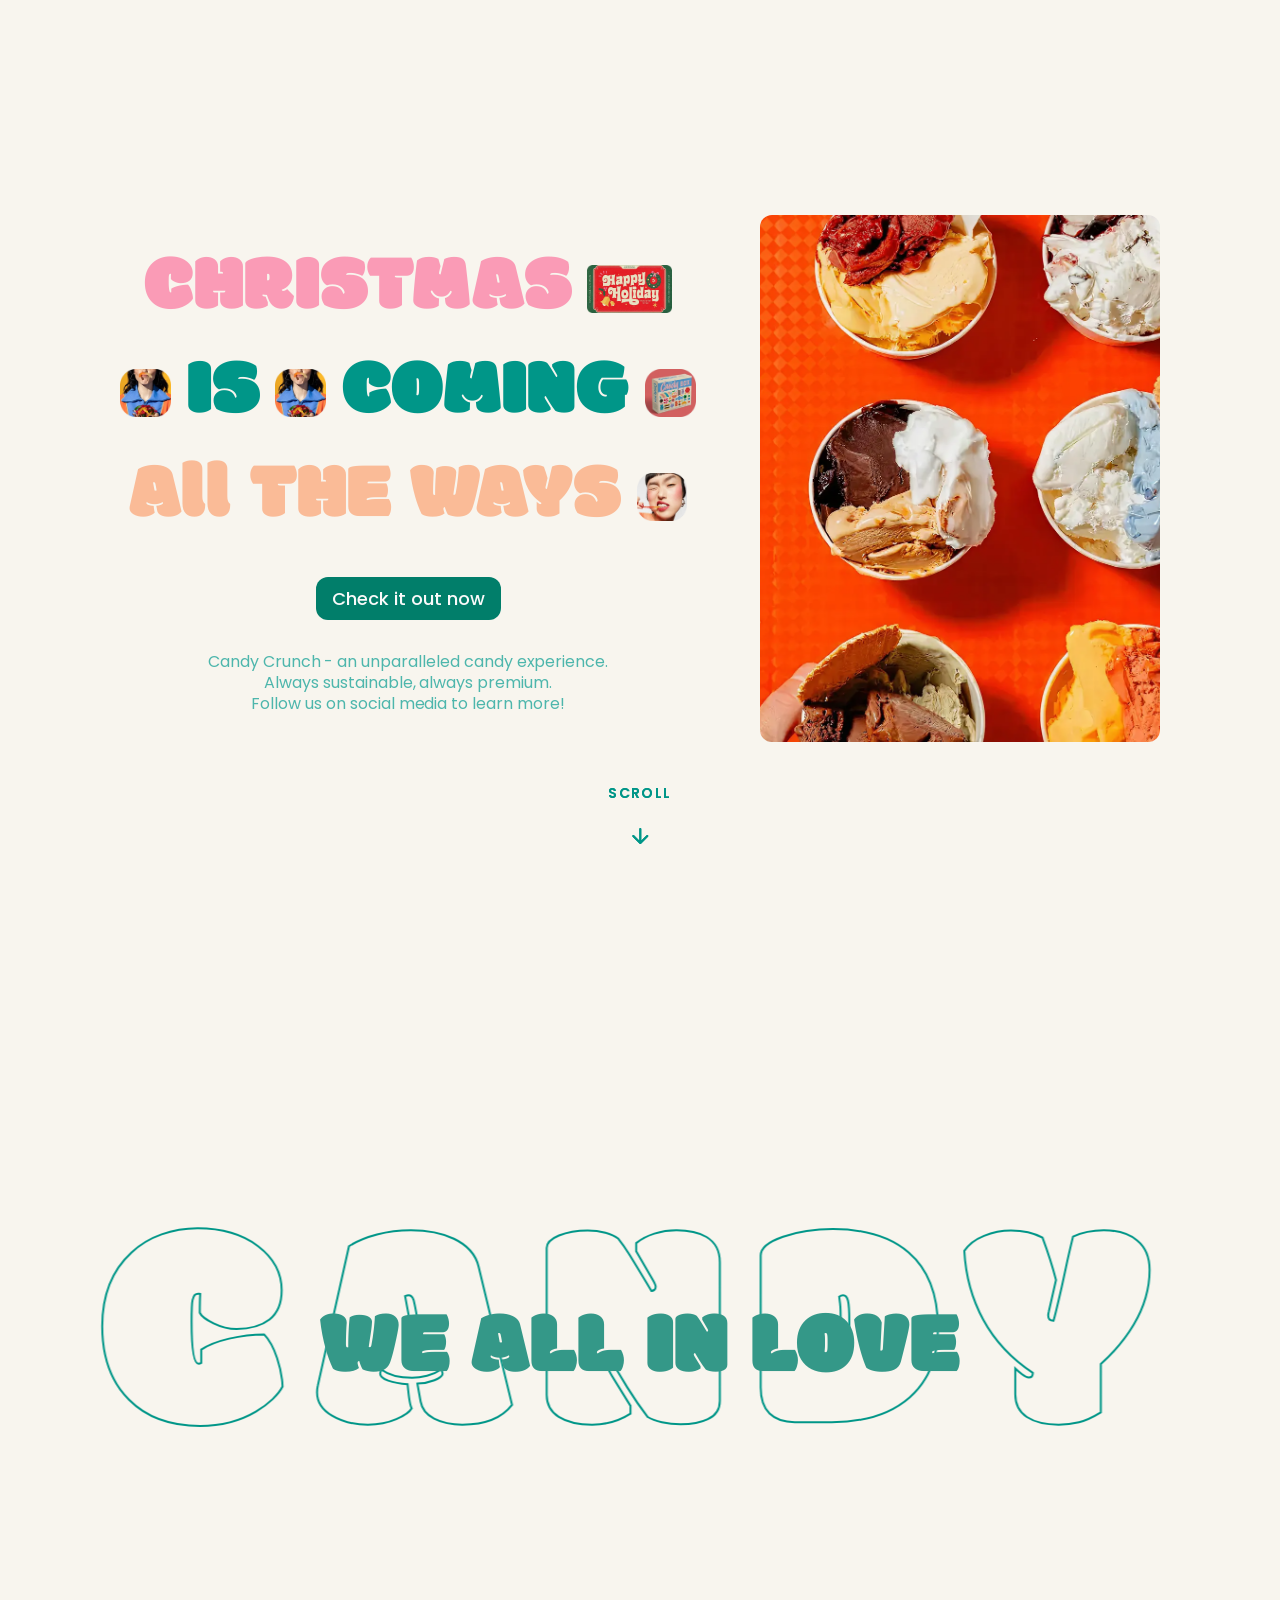
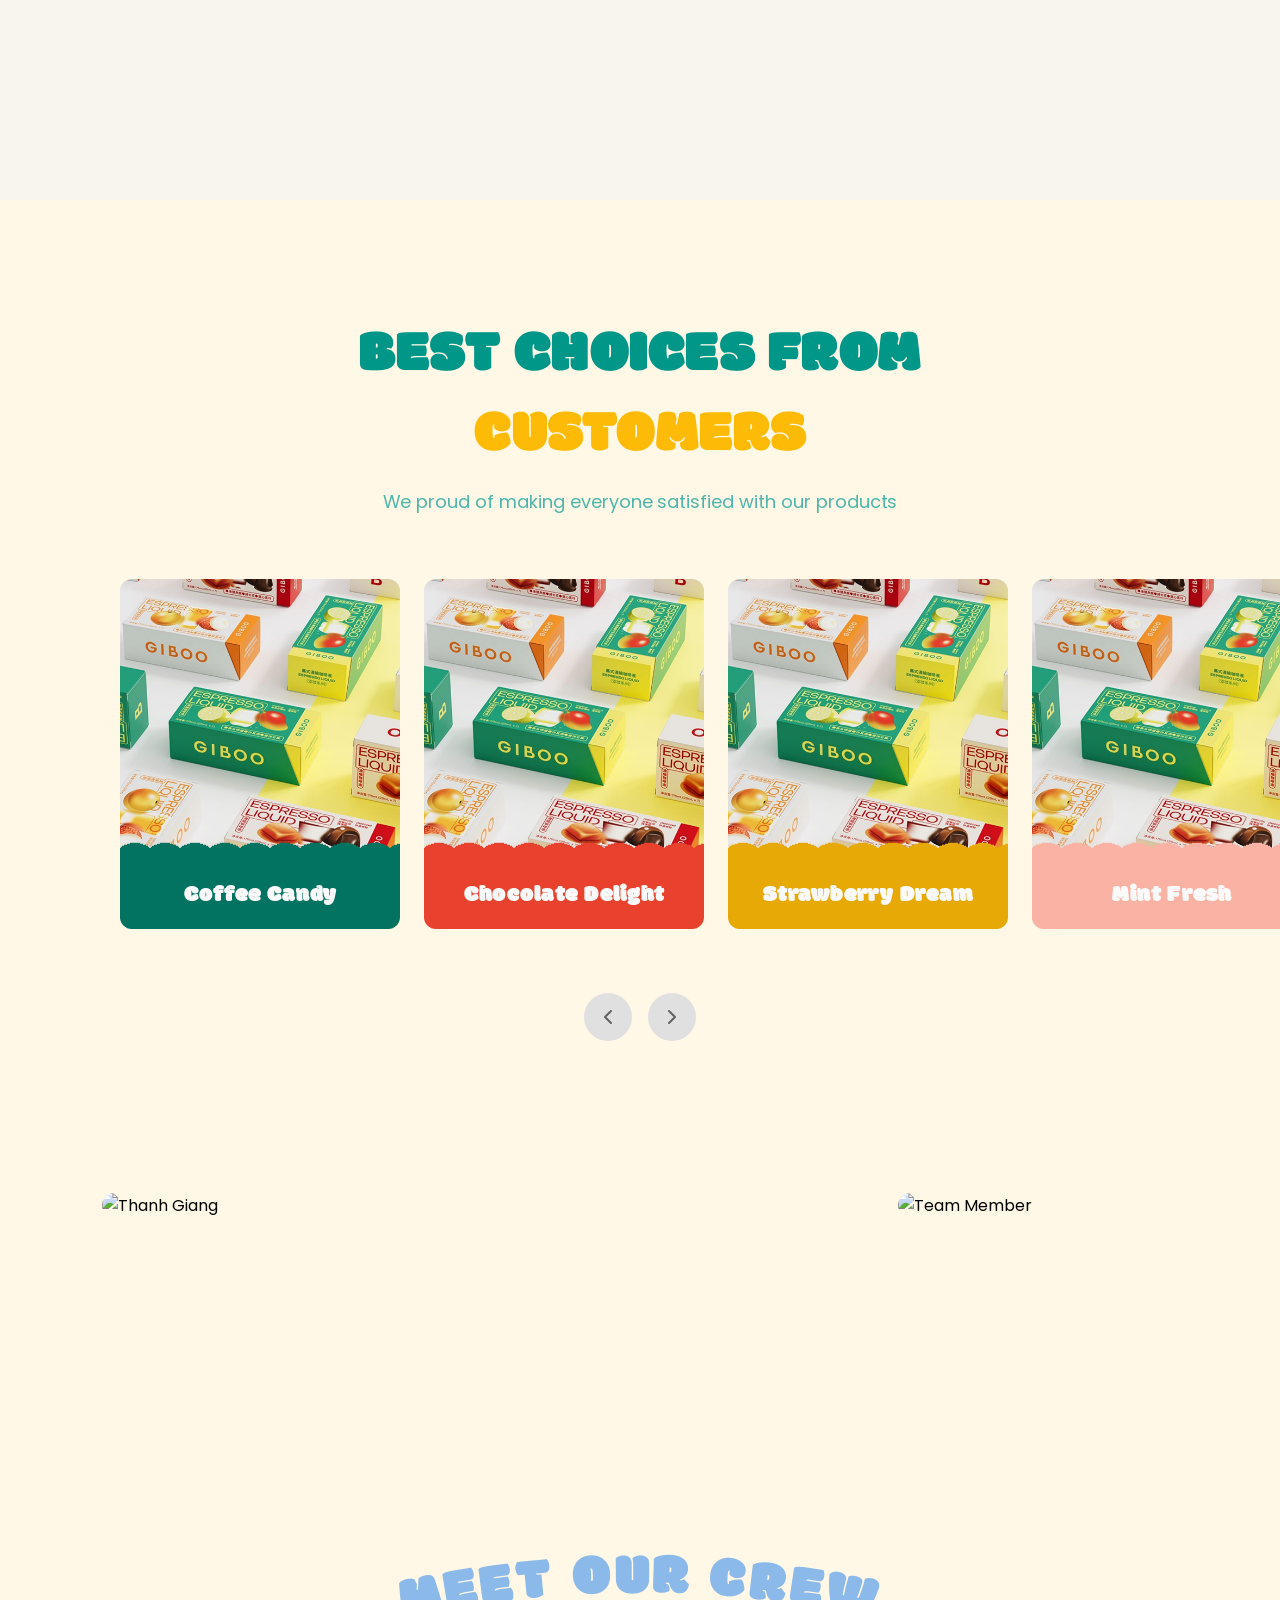
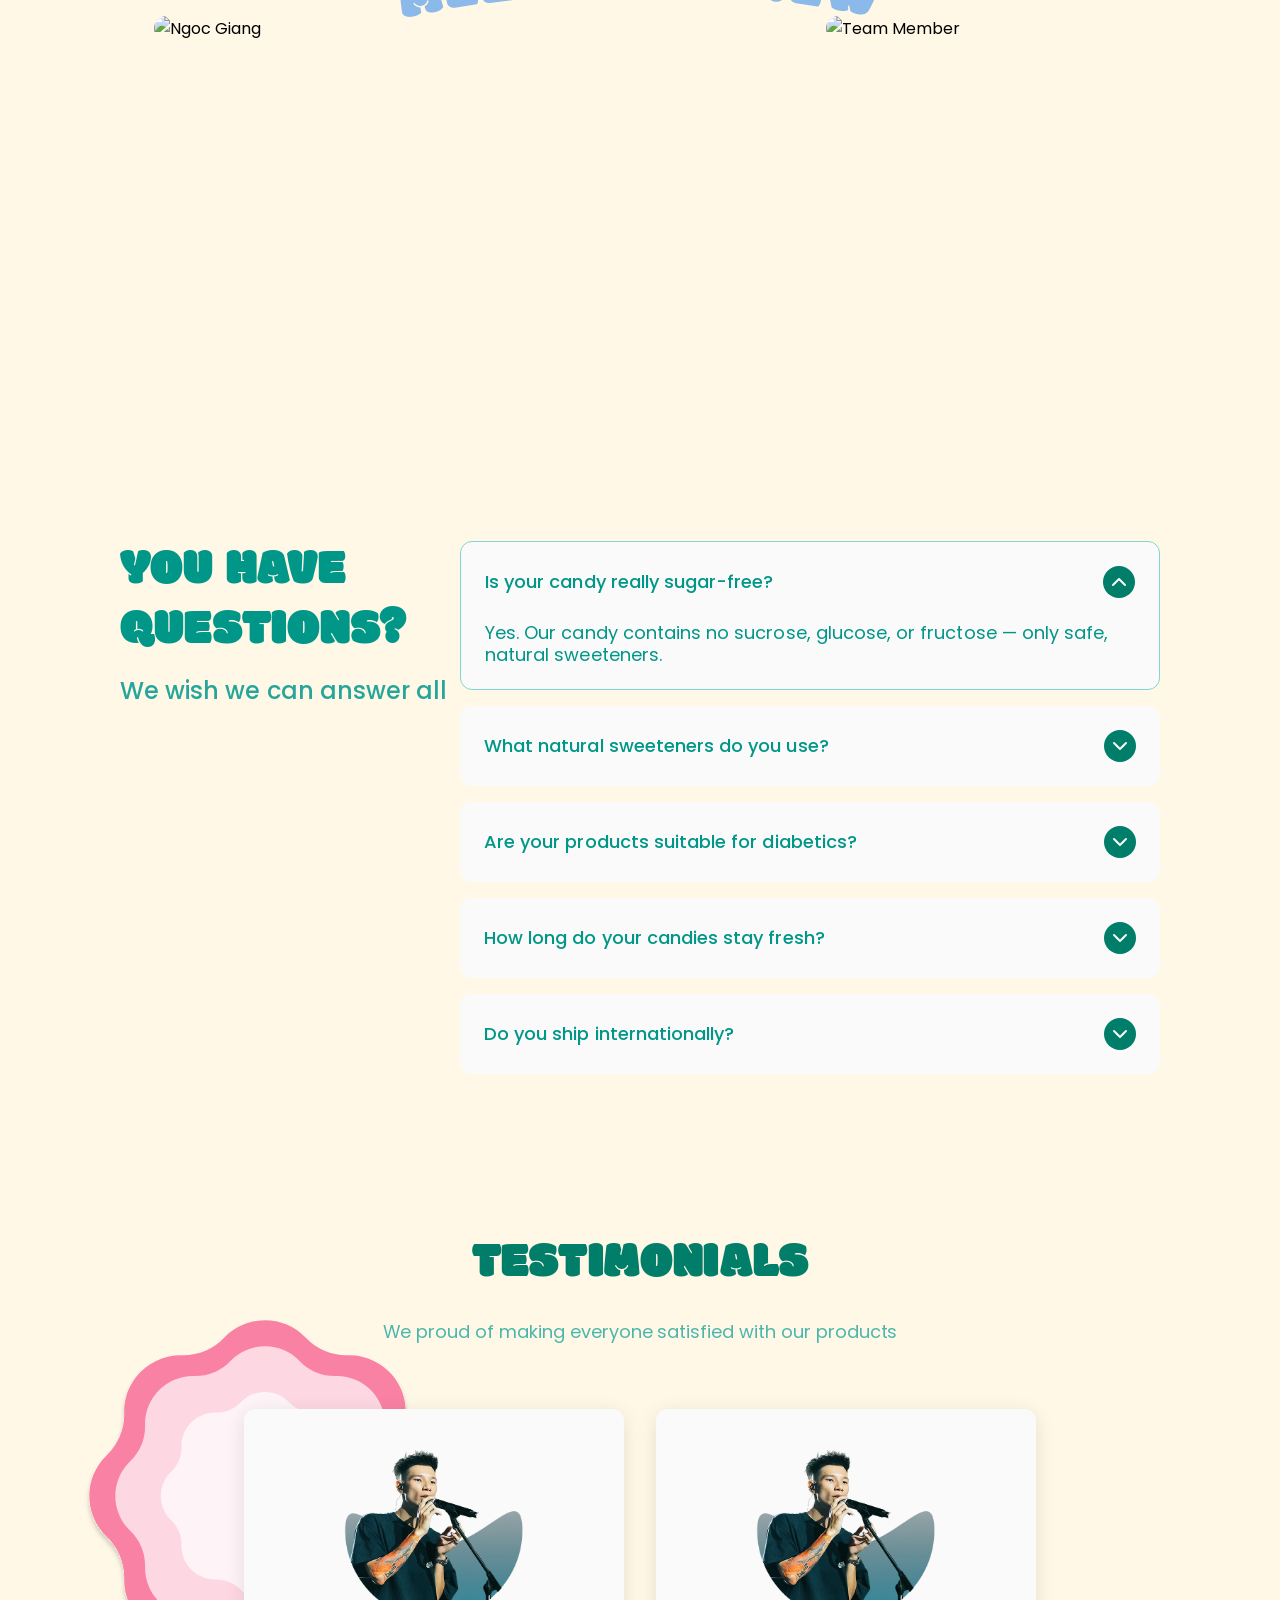
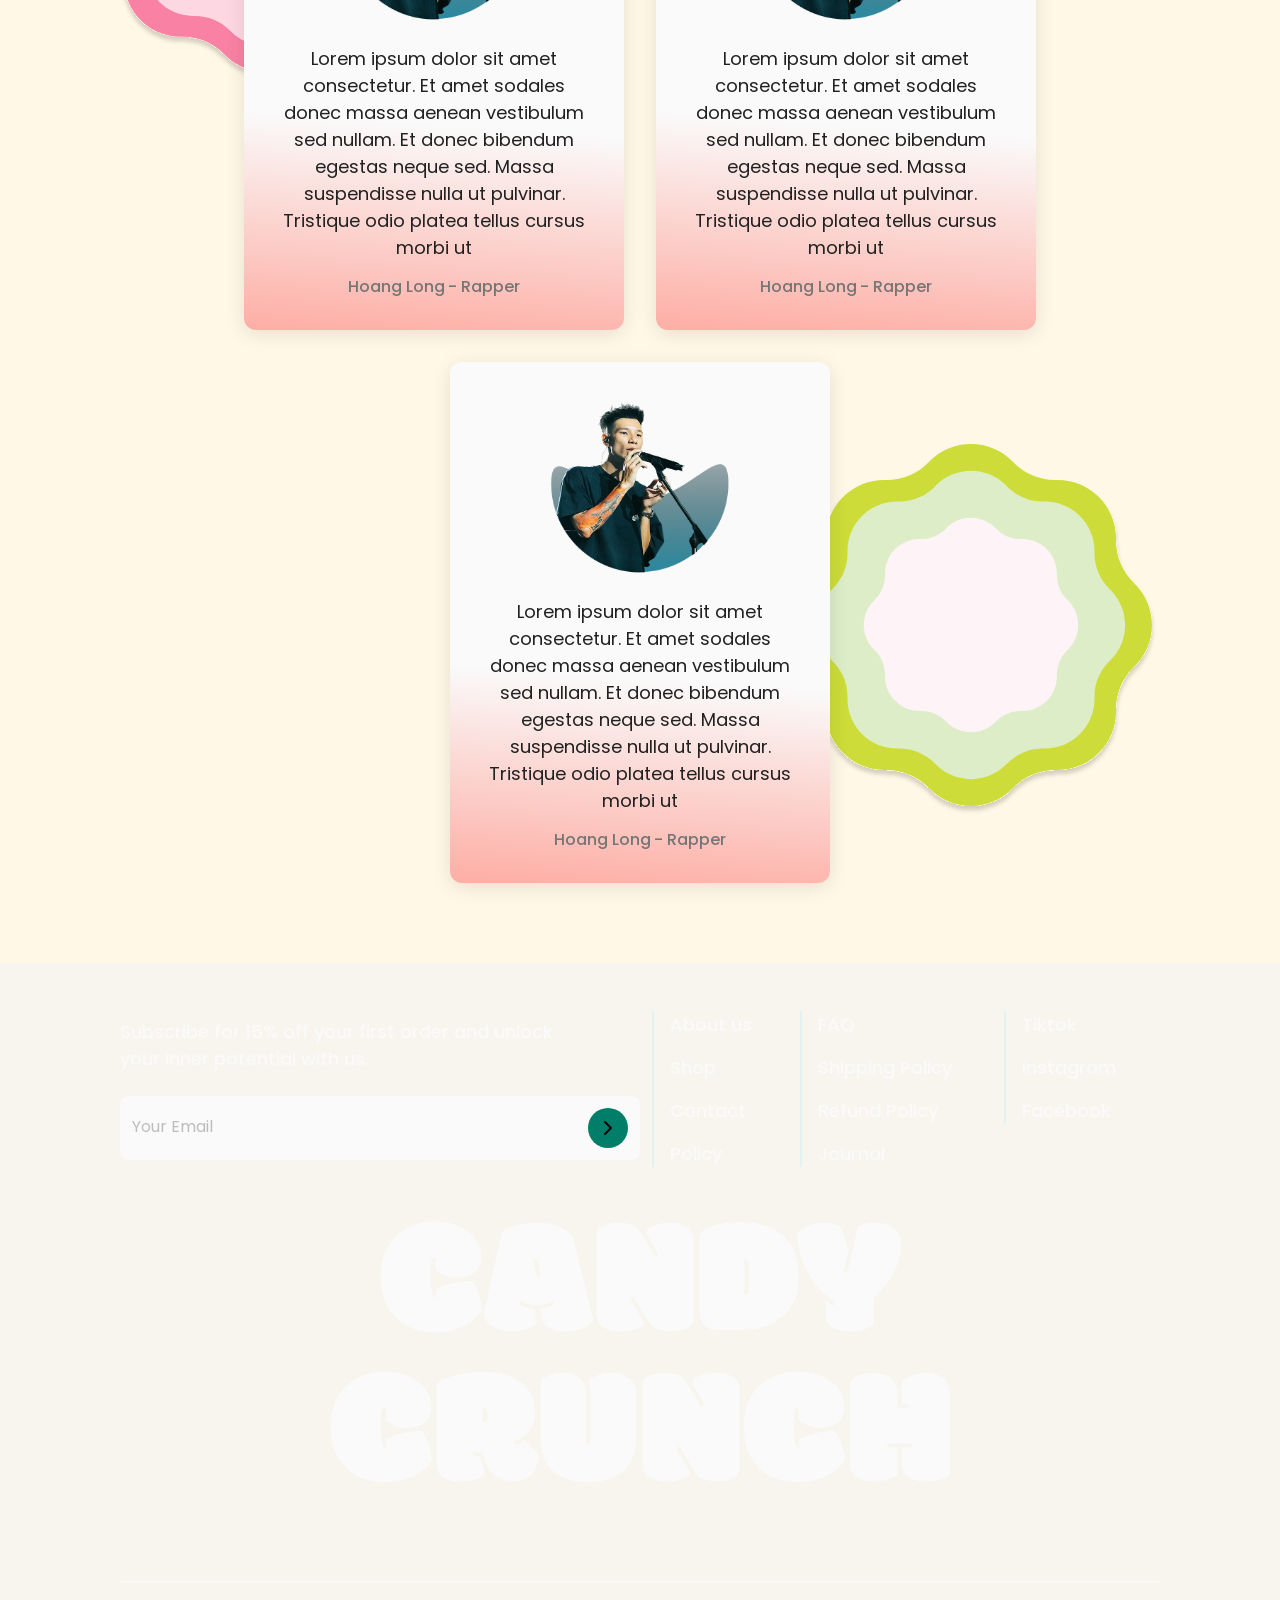
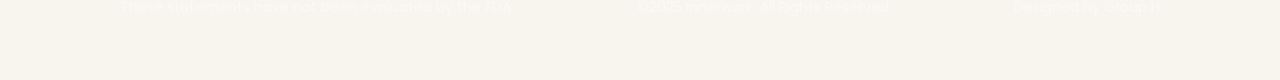
==== commit 7d5f6d3b: "lên đi" ====
--- a/index.html
+++ b/index.html
@@ -4,7 +4,7 @@
     <meta charset="UTF-8">
     <meta name="viewport" content="width=device-width, initial-scale=1.0">
     <title>Candy Crunch</title>
-    <!-- Preload Google Fonts for faster loading -->
+    <!-- Preload Google onts for faster loading -->
     <link rel="preconnect" href="https://fonts.googleapis.com">
     <link rel="preconnect" href="https://fonts.gstatic.com" crossorigin>
     <link href="https://fonts.googleapis.com/css2?family=Modak&family=Poppins:ital,wght@0,100;0,200;0,300;0,400;0,500;0,600;0,700;0,800;0,900;1,100;1,200;1,300;1,400;1,500;1,600;1,700;1,800;1,900&family=Quicksand:wght@300..700&display=swap" rel="stylesheet">
--- a/views/website/css/index.css
+++ b/views/website/css/index.css
@@ -1573,12 +1573,10 @@
 
 .faqs {
   display: flex;
-  padding: 120px 120px 0px 120px;
-  padding-bottom: 0px;
+  padding: 120px 120px 80px;
   justify-content: space-between;
   align-items: flex-start;
   align-self: stretch;
-  min-height: 100vh;
   background-color: var(--yellow-50); /* Match theme */
 }
 
@@ -1733,7 +1731,7 @@
 /* Responsive */
 @media (max-width: 1200px) {
   .faqs {
-    padding: 80px 64px;
+    padding: 80px 64px 64px;
     flex-direction: column;
     gap: var(--spacing-48);
   }
@@ -1746,7 +1744,7 @@
 
 @media (max-width: 992px) {
   .faqs {
-    padding: 64px 32px;
+    padding: 64px 32px 48px;
   }
   
   .faqs-title {
@@ -1765,7 +1763,7 @@
 
 @media (max-width: 768px) {
   .faqs {
-    padding: 48px 16px;
+    padding: 48px 16px 32px;
   }
   
   .faqs-title {
@@ -1794,7 +1792,7 @@
 .testimonials {
   position: relative;
   display: flex;
-  padding: 120px 120px 120px 120px;
+  padding: 80px 120px 120px 120px;
   flex-direction: column;
   align-items: center;
   gap: var(--spacing-64, 64px);
@@ -1958,7 +1956,7 @@
 /* ===== Responsive Design ===== */
 @media (max-width: 1200px) {
   .testimonials {
-    padding: 80px 64px;
+    padding: 64px 64px 80px;
   }
   
   .testimonials-title {
@@ -1978,7 +1976,7 @@
 
 @media (max-width: 992px) {
   .testimonials {
-    padding: 64px 32px;
+    padding: 48px 32px 64px;
   }
   
   .testimonials-title {
@@ -2006,7 +2004,7 @@
 
 @media (max-width: 768px) {
   .testimonials {
-    padding: 48px 16px;
+    padding: 32px 16px 48px;
     gap: var(--spacing-32);
   }
   
